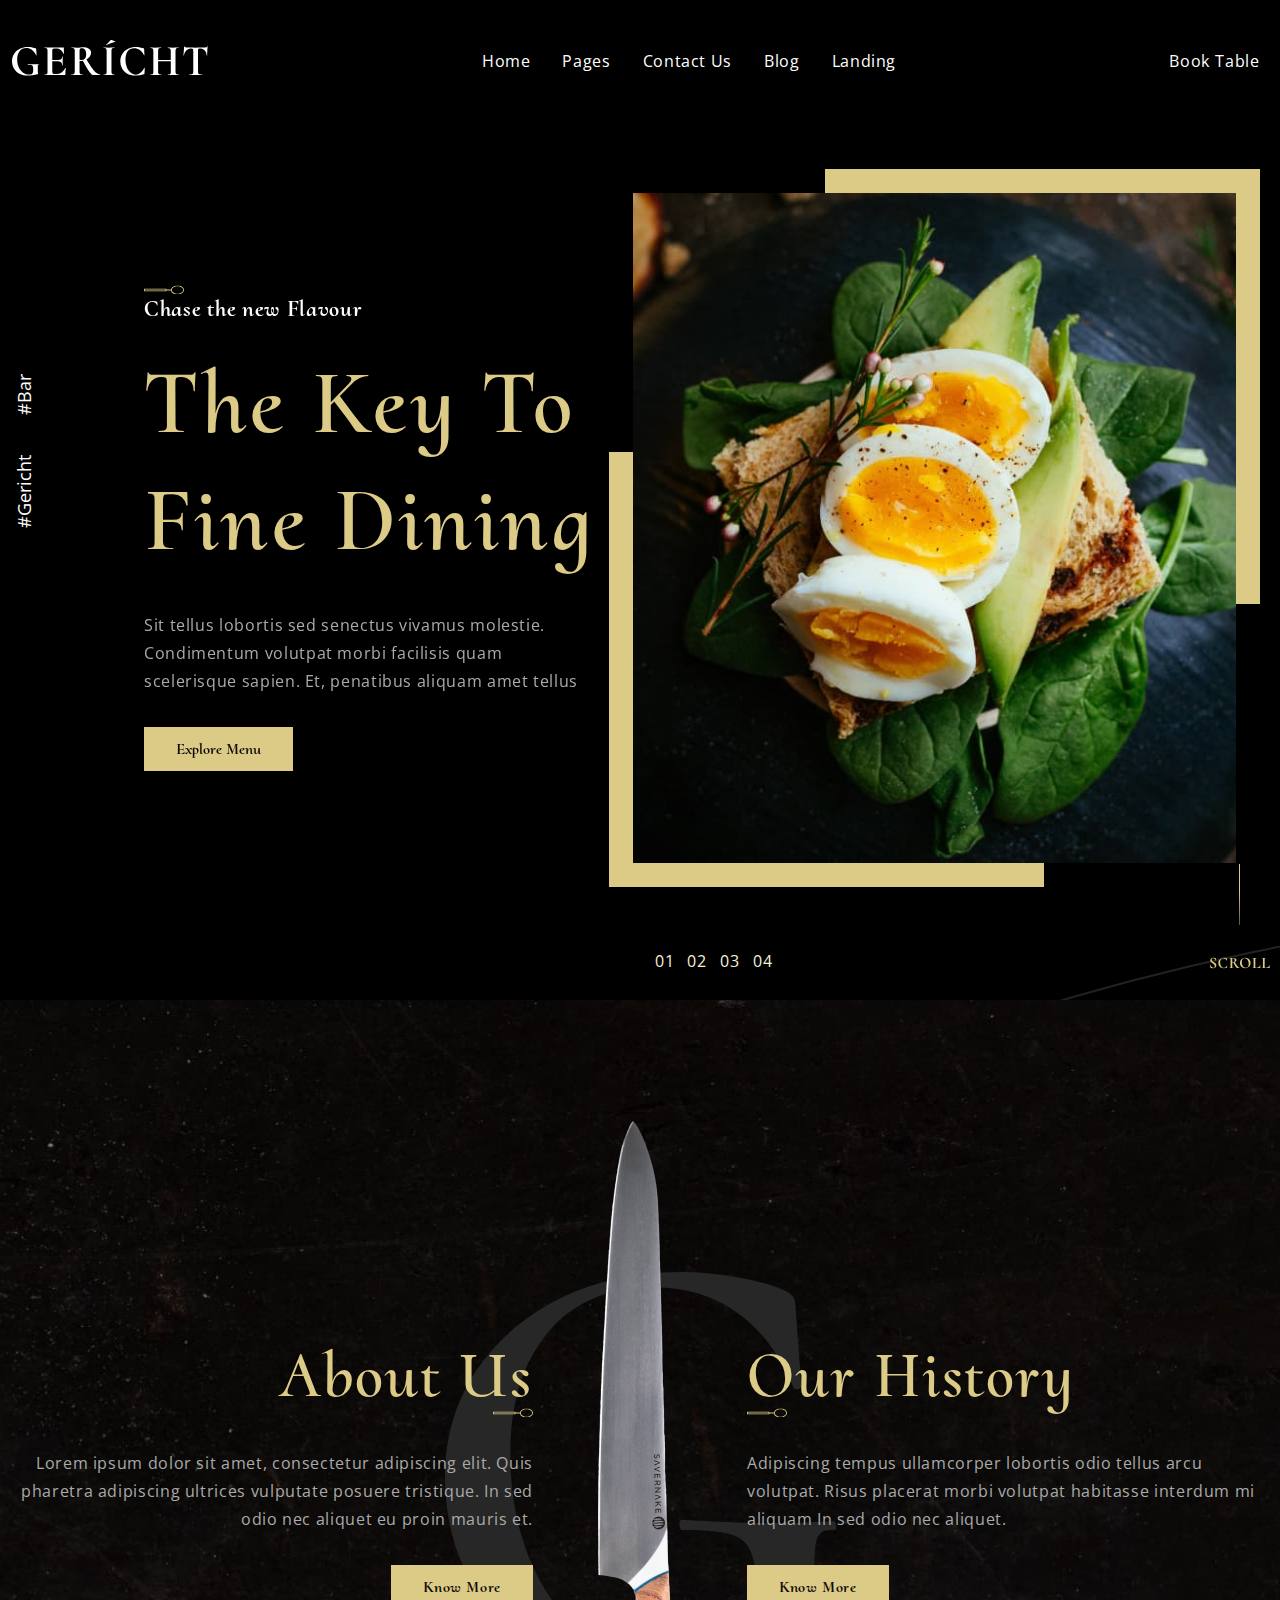
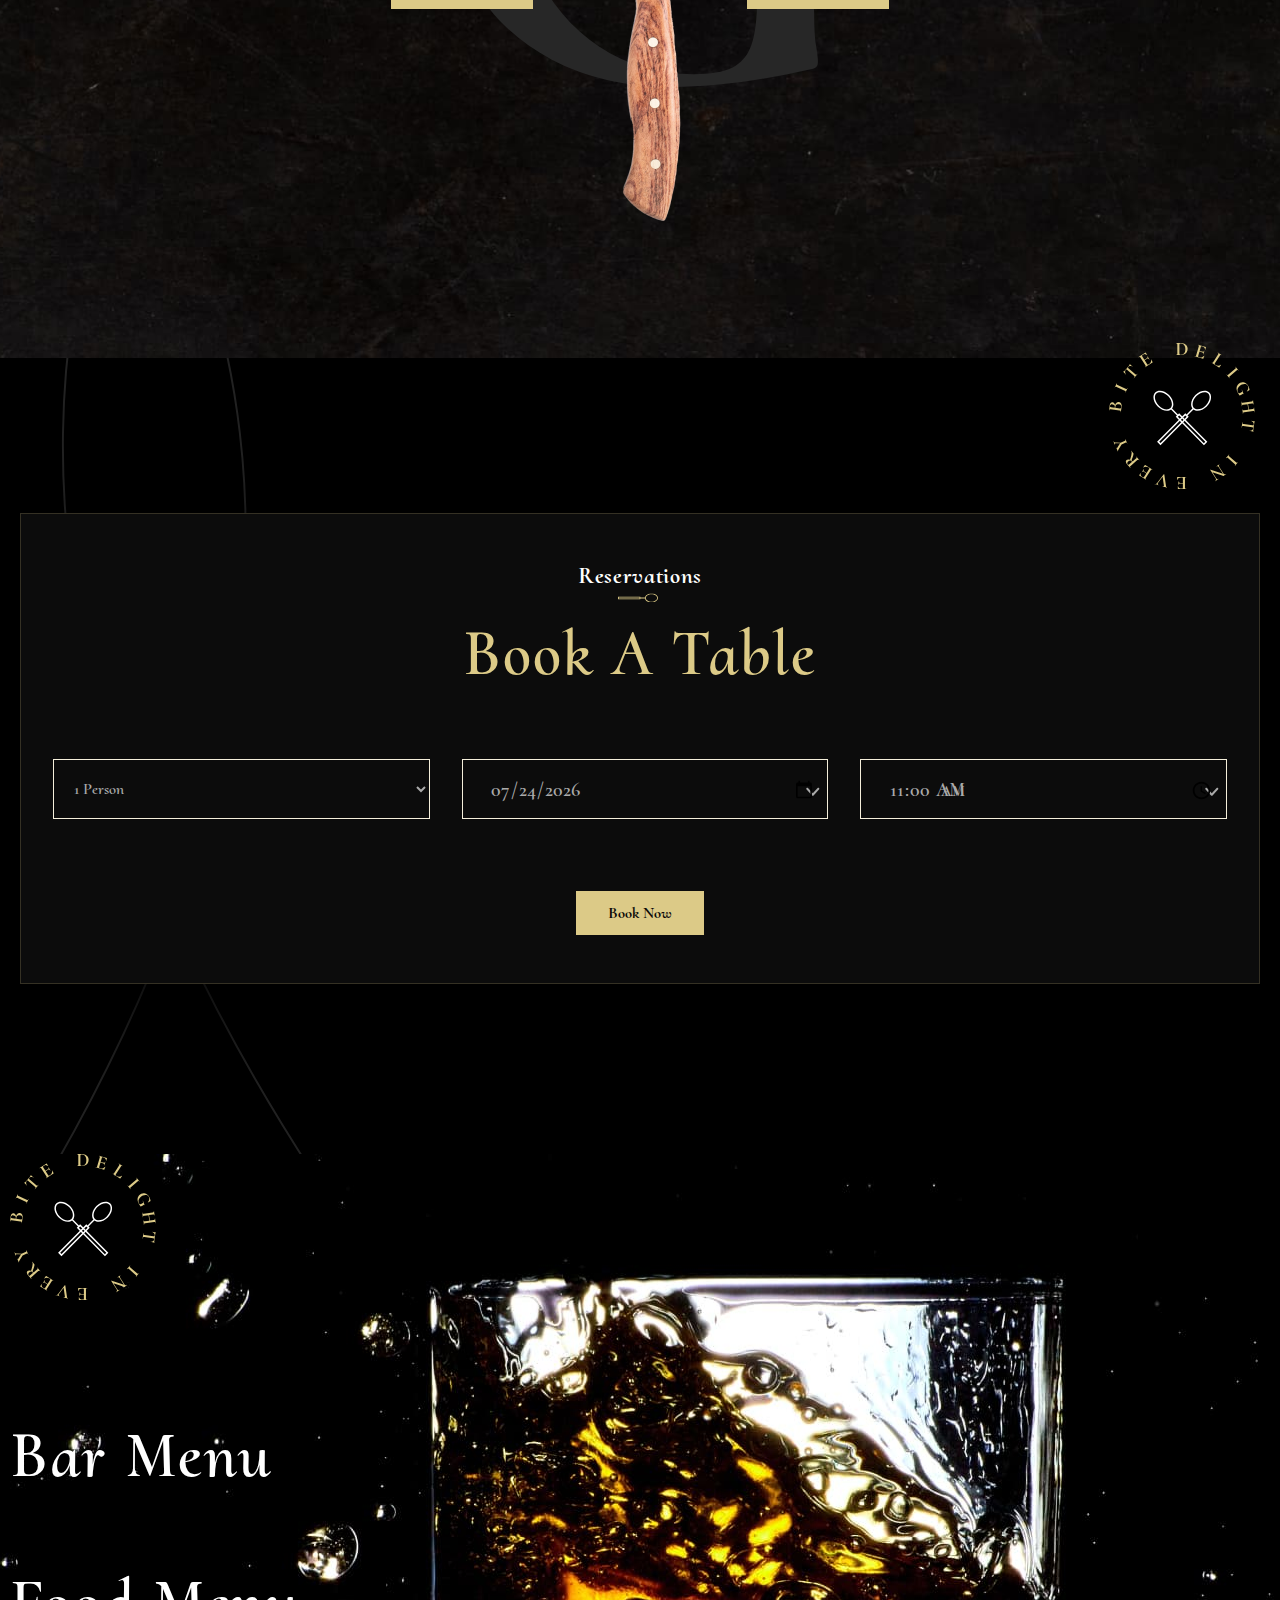
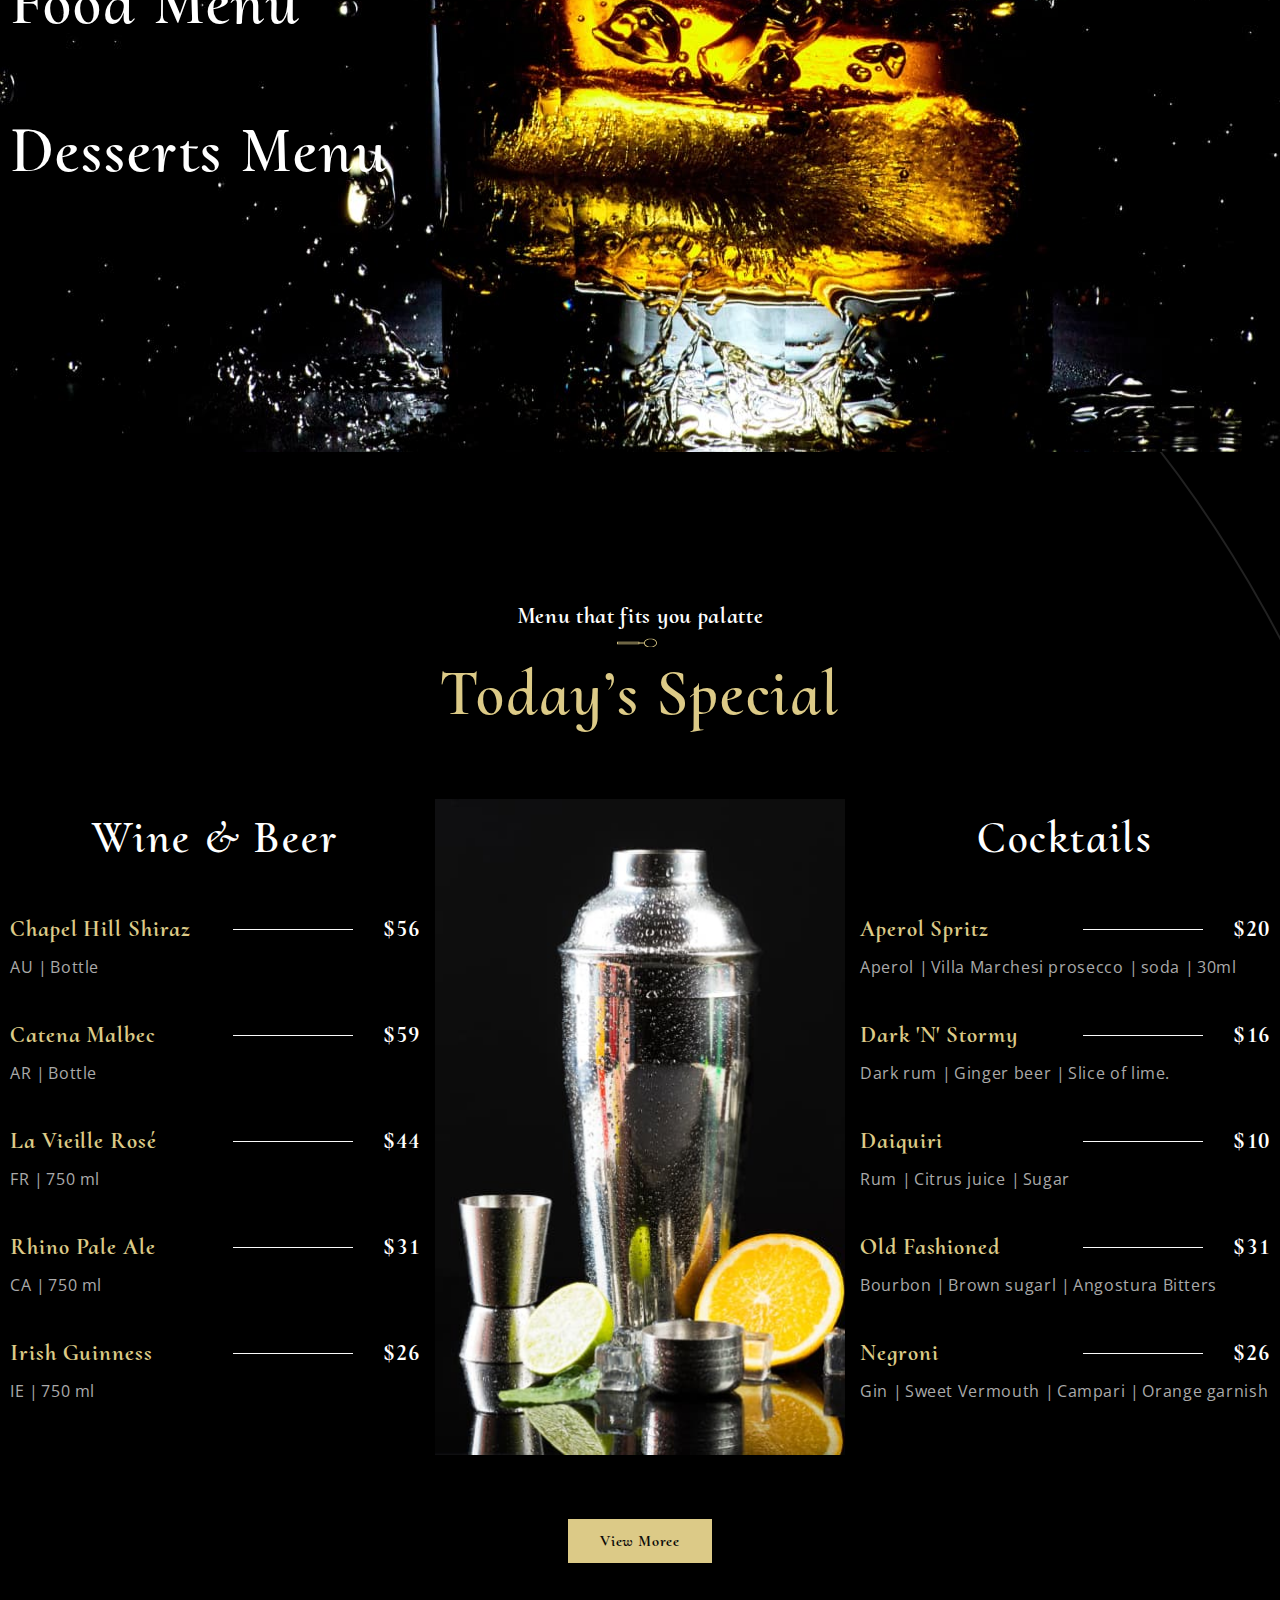
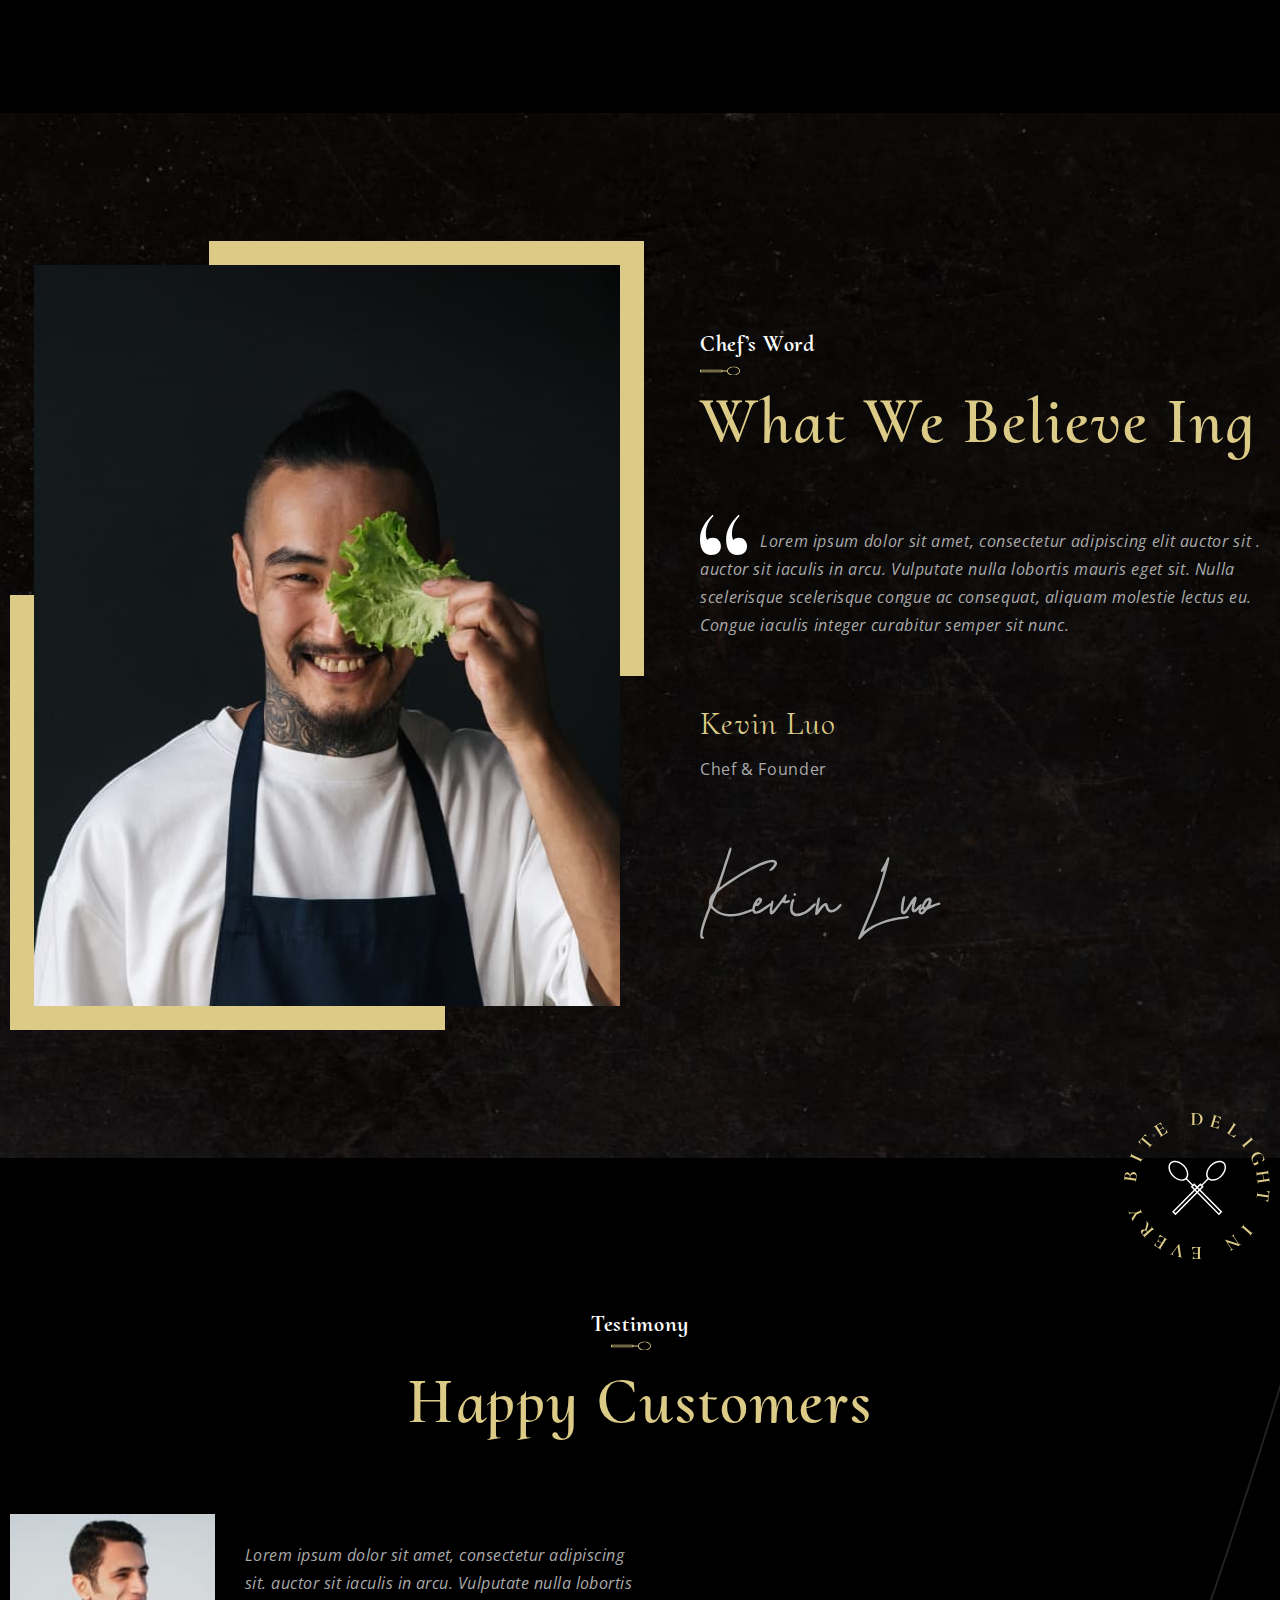
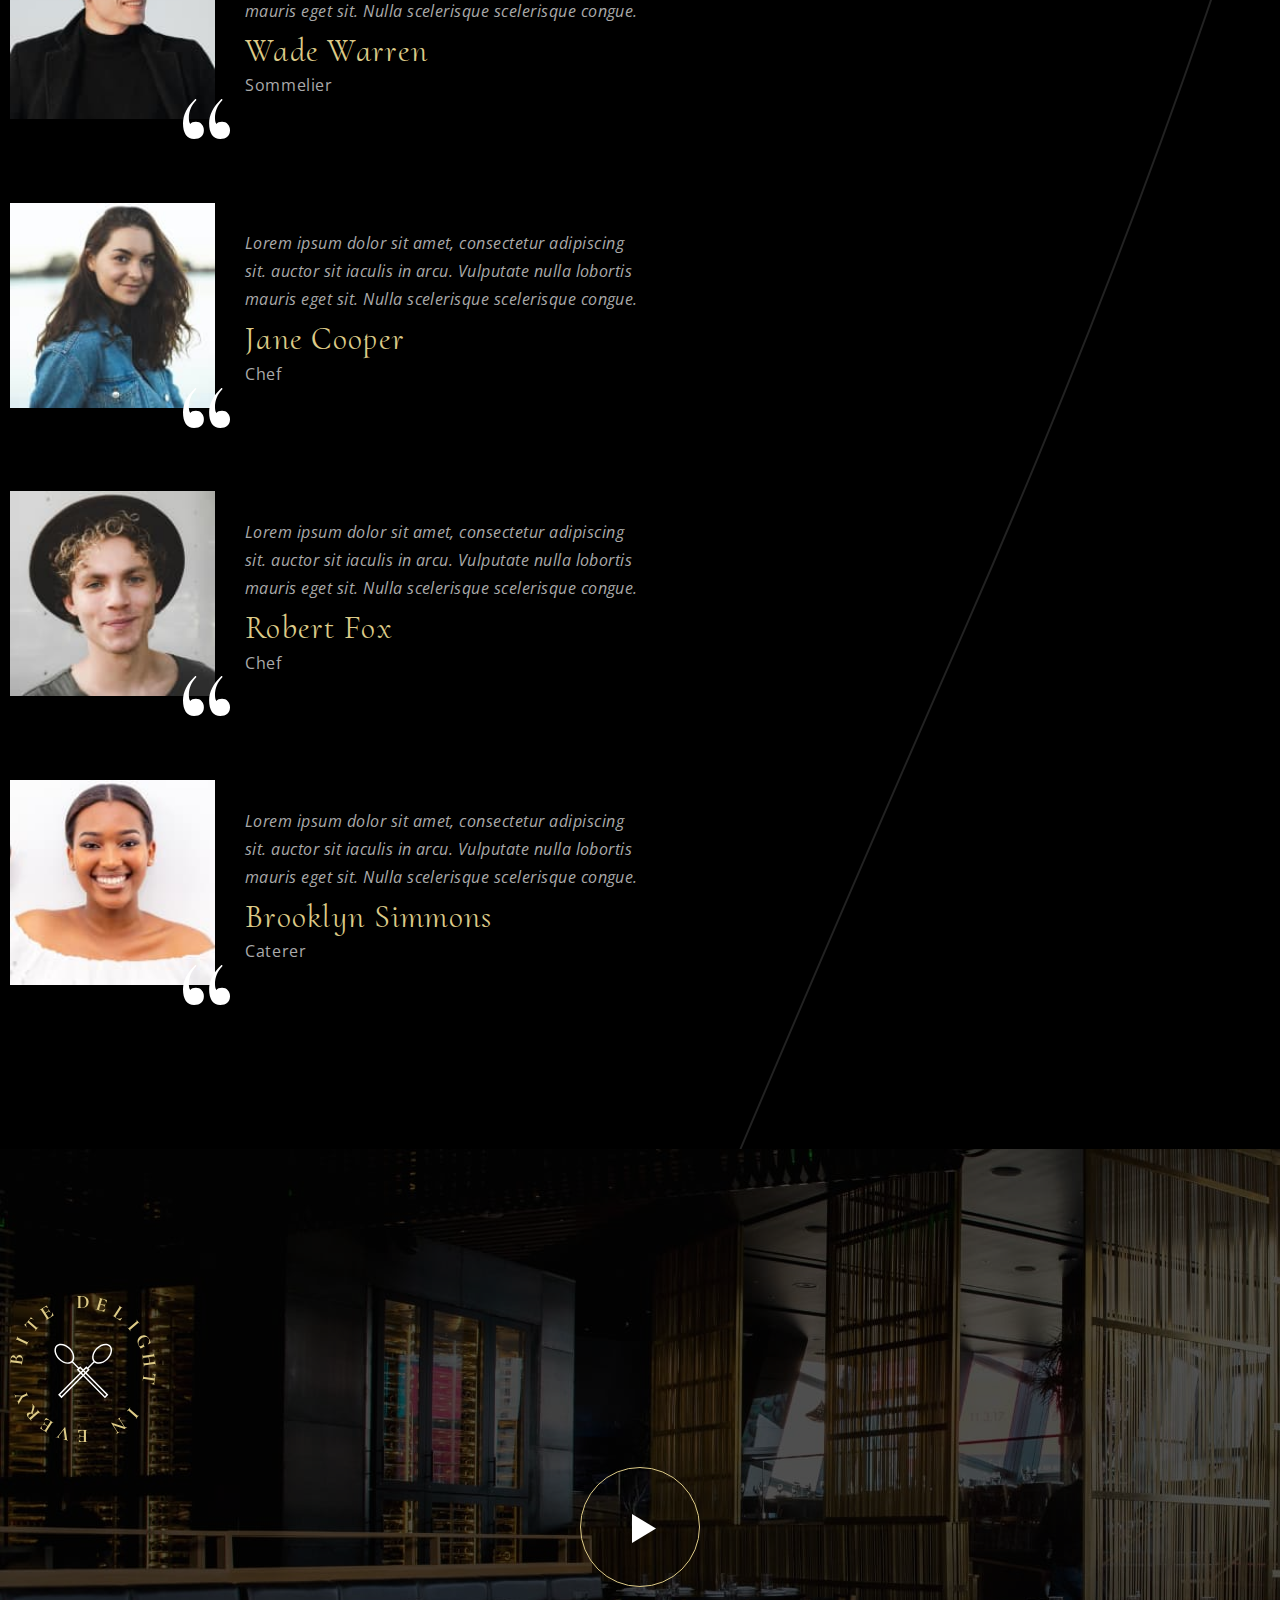
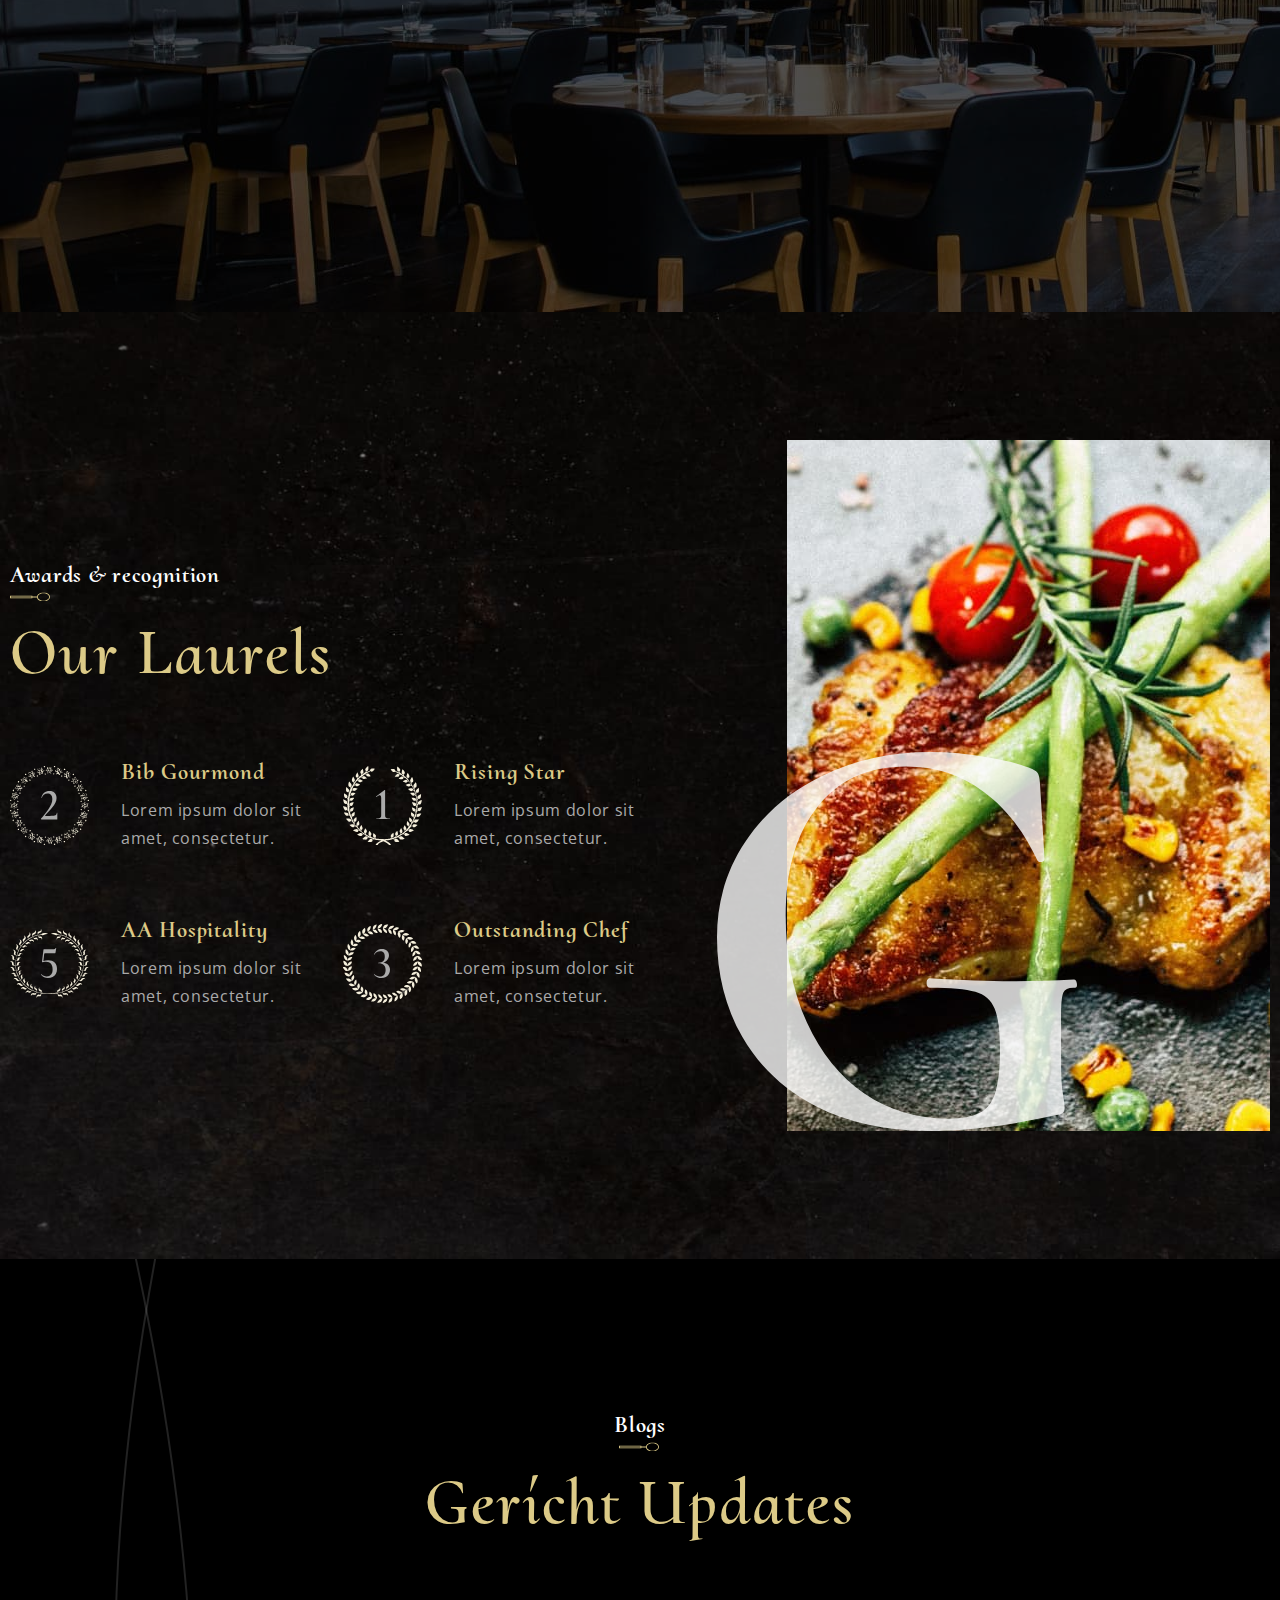
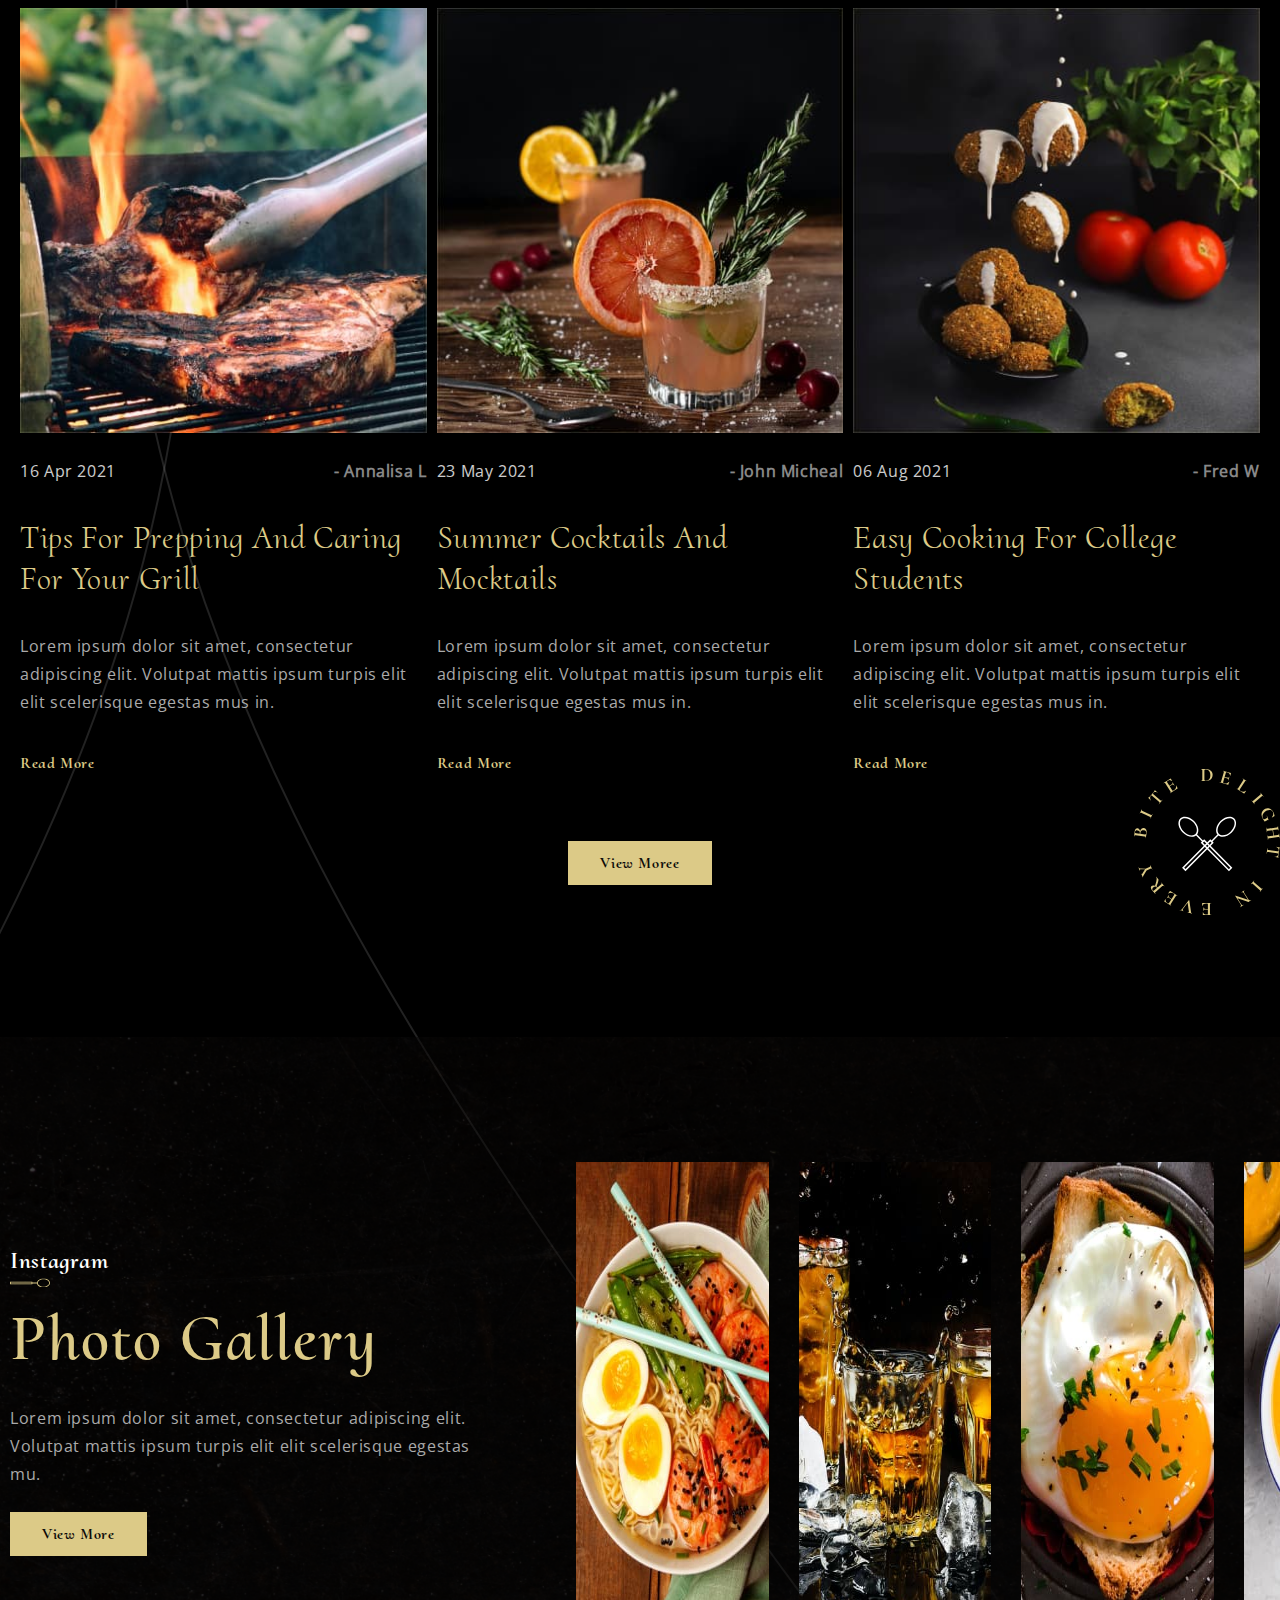
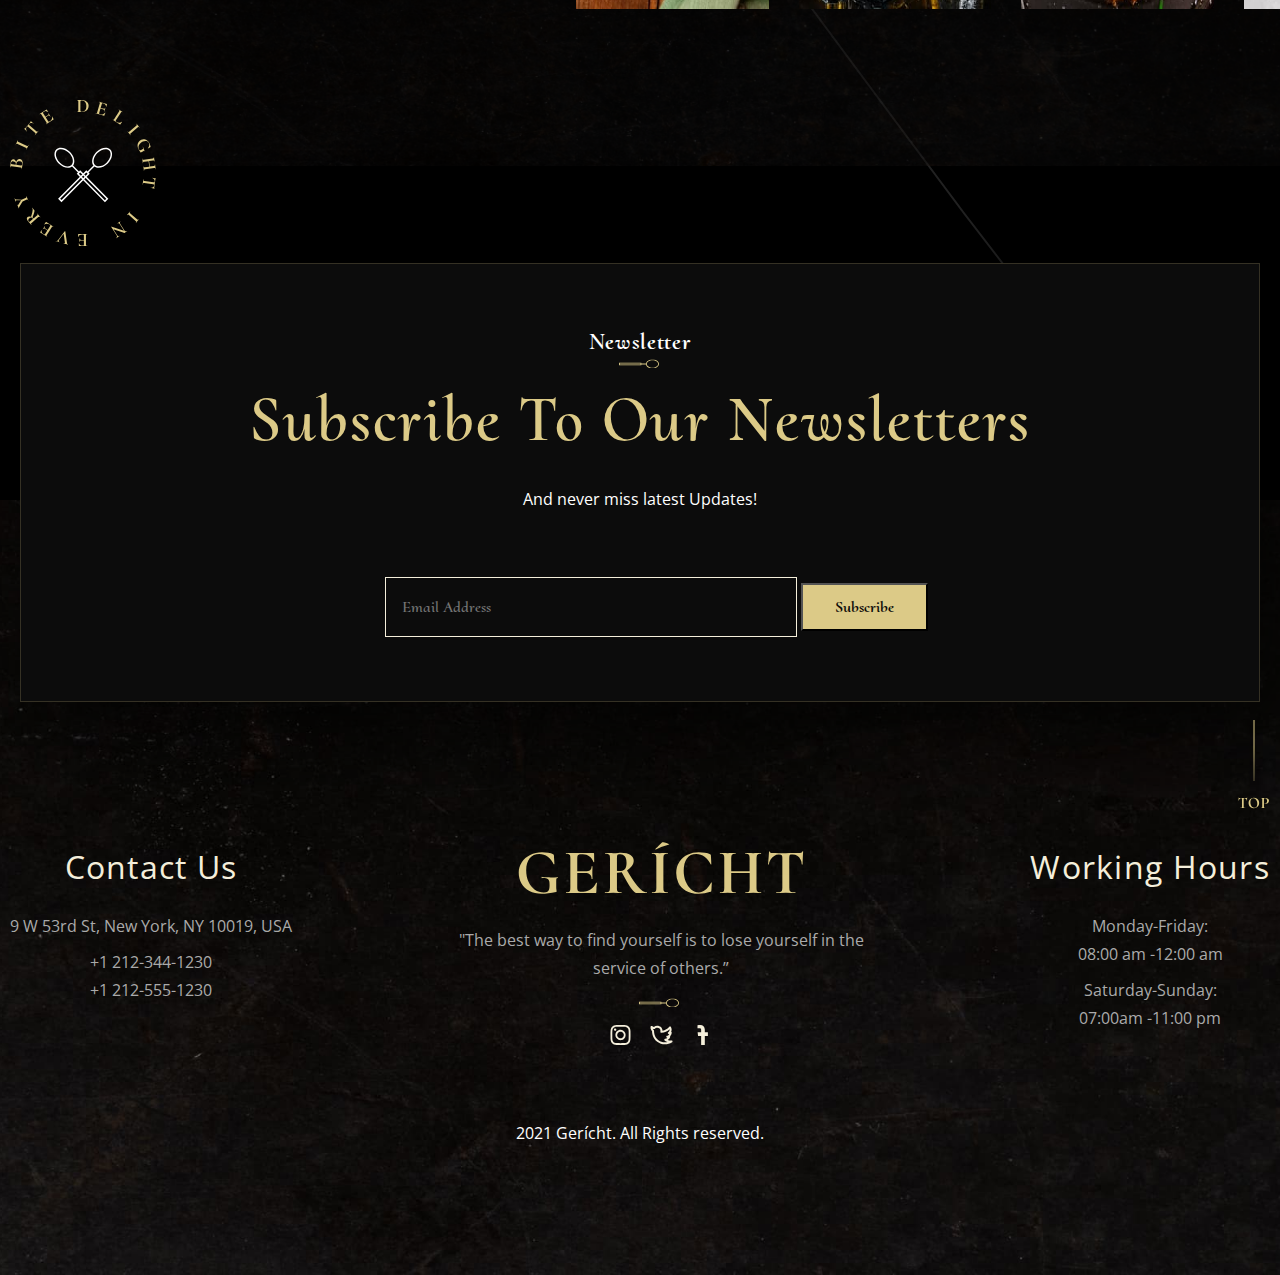
==== index.html @ bcb8c77e "Add files via upload" ====
<!DOCTYPE html>
<html lang="en">

<head>
    <meta charset="UTF-8">
    <meta http-equiv="X-UA-Compatible" content="IE=edge">
    <meta name="viewport" content="width=device-width, initial-scale=1.0">
    <title>Gericht</title>
    <link rel="stylesheet" href="css/style.min.css">
</head>

<body>
    <header class="header" id="header">
        <div class="container-big">
            <div class="header-inner">
                <div class="header-top">
                    <a class="header-top__logo" href="/">
                        <img class="header__top-logoimg" src="images/logo.svg" alt="Logo">
                    </a>
                    <nav class="nav">
                        <button class="menu__btn">
                            <svg width="27" height="21" viewBox="0 0 27 21" fill="none"
                                xmlns="http://www.w3.org/2000/svg">
                                <rect width="27" height="5" fill="white" />
                                <rect y="8" width="27" height="5" fill="white" />
                                <rect y="16" width="27" height="5" fill="white" />
                            </svg>
                        </button>
                        <ul class="nav__list">
                            <li class="nav__list-item">
                                <a class="nav__list-link link-hover" href="/">Home</a>
                            </li>
                            <li class="nav__list-item">
                                <a class="nav__list-link link-hover" href="#">Pages</a>
                            </li>
                            <li class="nav__list-item">
                                <a class="nav__list-link link-hover" href="#">Contact Us</a>
                            </li>
                            <li class="nav__list-item">
                                <a class="nav__list-link link-hover" href="#">Blog</a>
                            </li>
                            <li class="nav__list-item">
                                <a class="nav__list-link link-hover" href="#">Landing</a>
                            </li>
                        </ul>
                    </nav>
                    <a class="header-top__booktable link-hover" href="#">Book Table</a>
                </div>
                <div class="header-bottom">
                    <div class="left-menu">
                        <span>#Gericht</span>
                        <a class="left-menu__link" href="bar.html" target=" _blank">#Bar</a>
                    </div>
                    <div class="container">
                        <div class="header-bottom__slider slider">
                            <div class="slider__item">
                                <div class="slider__item-box">
                                    <div class="slider__content">
                                        <h4 class="slider__content-subtitle subtitle title-decor">Chase the new Flavour
                                        </h4>
                                        <h1 class="slider__content-title title">The key to Fine dining</h1>
                                        <p class="slider__content-text text">Sit tellus lobortis sed senectus vivamus
                                            molestie.
                                            Condimentum volutpat morbi facilisis quam scelerisque sapien. Et,
                                            penatibus aliquam amet tellus</p>
                                        <a class="slider__content-btn btn" href="#">Explore Menu</a>
                                    </div>
                                    <div class="slider__imgbox imgbox--decor">
                                        <img class="slider__img img--decor" src="images/slider/image1.jpg"
                                            alt="Slider images">
                                    </div>
                                </div>
                            </div>
                            <div class="slider__item">
                                <div class="slider__item-box">
                                    <div class="slider__content">
                                        <h4 class="slider__content-subtitle subtitle title-decor">Chase the new Flavour
                                        </h4>
                                        <h1 class="slider__content-title title">The key to Fine dining</h1>
                                        <p class="slider__content-text text">Sit tellus lobortis sed senectus vivamus
                                            molestie.
                                            Condimentum volutpat morbi facilisis quam scelerisque sapien. Et,
                                            penatibus aliquam amet tellus</p>
                                        <a class="slider__content-btn btn" href="#">Explore Menu</a>
                                    </div>
                                    <div class="slider__imgbox imgbox--decor">
                                        <img class="slider__img img--decor" src="images/slider/image1.jpg"
                                            alt="Slider images">
                                    </div>
                                </div>
                            </div>
                            <div class="slider__item">
                                <div class="slider__item-box">
                                    <div class="slider__content">
                                        <h4 class="slider__content-subtitle subtitle title-decor">Chase the new Flavour
                                        </h4>
                                        <h1 class="slider__content-title title">The key to Fine dining</h1>
                                        <p class="slider__content-text text">Sit tellus lobortis sed senectus vivamus
                                            molestie.
                                            Condimentum volutpat morbi facilisis quam scelerisque sapien. Et,
                                            penatibus aliquam amet tellus</p>
                                        <a class="slider__content-btn btn" href="#">Explore Menu</a>
                                    </div>
                                    <div class="slider__imgbox imgbox--decor">
                                        <img class="slider__img img--decor" src="images/slider/image1.jpg"
                                            alt="Slider images">
                                    </div>
                                </div>
                            </div>
                            <div class="slider__item">
                                <div class="slider__item-box">
                                    <div class="slider__content">
                                        <h4 class="slider__content-subtitle subtitle title-decor">Chase the new Flavour
                                        </h4>
                                        <h1 class="slider__content-title title">The key to Fine dining</h1>
                                        <p class="slider__content-text text">Sit tellus lobortis sed senectus vivamus
                                            molestie.
                                            Condimentum volutpat morbi facilisis quam scelerisque sapien. Et,
                                            penatibus aliquam amet tellus</p>
                                        <a class="slider__content-btn btn" href="#">Explore Menu</a>
                                    </div>
                                    <div class="slider__imgbox imgbox--decor">
                                        <img class="slider__img img--decor" src="images/slider/image1.jpg"
                                            alt="Slider images">
                                    </div>
                                </div>
                            </div>
                        </div>
                    </div>
                    <a class="scroll-btn" href="#about-us">
                        <img class="scroll-img" src="images/icons/scroll.svg" alt="Scroll image">
                    </a>
                </div>
            </div>
        </div>
    </header>
    <main class="main">
        <section class="about-us" id="about-us">
            <div class="container">
                <div class="about-us__inner">
                    <div class="about-us__item about-us__item--left">
                        <h2 class="about-us__title title title-decor">About Us</h2>
                        <p class="about-us__text text">
                            Lorem ipsum dolor sit amet, consectetur adipiscing elit. Quis pharetra adipiscing ultrices
                            vulputate posuere tristique.
                            In sed odio nec aliquet eu proin mauris et.
                        </p>
                        <a class="about-us__btn btn" href="#">Know More</a>
                    </div>
                    <div class="about-us__item about-us__item--center">
                        <img class="about-us__img" src="images/bg/knive.png" alt="Knive">
                    </div>
                    <div class="about-us__item about-us__item--righ">
                        <h2 class="about-us__title title title-decor">Our History</h2>
                        <p class="about-us__text text">
                            Adipiscing tempus ullamcorper lobortis odio tellus arcu volutpat. Risus placerat morbi
                            volutpat habitasse interdum mi
                            aliquam In sed odio nec aliquet.
                        </p>
                        <a class="about-us__btn btn" href="#">Know More</a>
                    </div>
                </div>
            </div>
        </section>
        <section class="reservations">
            <div class="container-big">
                <div class="reservations__inner">
                    <img class="page-logo" src="images/page-logo.svg" alt="Page logo">
                    <div class="container">
                        <form class="form" action="#" name="fotm-reservations">
                            <h3 class="fotm-reservations__subtitle subtitle title-decor">Reservations</h3>
                            <h2 class="fotm-reservations__title title">Book A Table</h2>
                            <div class="fotm-reservations__box">
                                <select class="form-reservations__select">
                                    <option>1 Person</option>
                                    <option>2 Person</option>
                                    <option>3 Person</option>
                                    <option>4 Person</option>
                                </select>
                                <label class="form-reservations__label form-reservations__label-date" for="davaToday">
                                    <p class="input-btn"></p>
                                    <input class="form-reservations__date" type="date" name="Date" id="davaToday"
                                        required pattern="[0-9]{1,2}/[0-9]{1,2}/[0-9]{4}">

                                </label>
                                <label class="form-reservations__label date-input" for="time">
                                    <p class="input-btn"></p>
                                    <input class="form-reservations__time" name="time" type="time" value="11:00">
                                    <p class="pmam">AM</p>
                                </label>

                            </div>
                            <button class="form-reservations__btm btn">Book Now</button>
                        </form>
                    </div>
                </div>
            </div>
        </section>
        <section class="menu-book">
            <div class="menu-book__inner">
                <div class="container-big">
                    <img class="page-logo" src="images/page-logo.svg" alt="Page logo">
                    <ul class="menu-book__list">
                        <li class="menu-book__list-item">
                            <a class="menu-book__list-link" href="#">Bar Menu</a>
                        </li>
                        <li class="menu-book__list-item">
                            <a class="menu-book__list-link" href="#">Food Menu</a>
                        </li>
                        <li class="menu-book__list-item">
                            <a class="menu-book__list-link" href="#">Desserts Menu</a>
                        </li>
                    </ul>
                </div>
            </div>
        </section>
        <section class="bar-menu">
            <div class="container">
                <h4 class="bar-menu__subtitle subtitle title-decor">Menu that fits you palatte</h4>
                <h2 class="bar-menu__title title">Today’s Special</h2>
                <div class="bar-menu__inner">
                    <div class="bar-menu__item">
                        <h2 class="bar-menu__item-title">Wine & Beer</h2>
                        <ul class="bar-menu__list">
                            <li class="bar-menu__list-item">
                                <div class="bar-menu__list-box">
                                    <h5 class="bar-menu__list-name">Chapel Hill Shiraz</h5>
                                    <span class="bar-menu__list-price">$56</span>
                                </div>
                                <ul class="bar-menu__components">
                                    <li class="bar-menu__components-item">AU</li>
                                    <li class="bar-menu__components-item">Bottle</li>
                                </ul>
                            </li>
                            <li class="bar-menu__list-item">
                                <div class="bar-menu__list-box">
                                    <h5 class="bar-menu__list-name">Catena Malbec</h5>
                                    <span class="bar-menu__list-price">$59</span>
                                </div>
                                <ul class="bar-menu__components">
                                    <li class="bar-menu__components-item">AR</li>
                                    <li class="bar-menu__components-item">Bottle</li>
                                </ul>
                            </li>
                            <li class="bar-menu__list-item">
                                <div class="bar-menu__list-box">
                                    <h5 class="bar-menu__list-name">La Vieille Rosé</h5>
                                    <span class="bar-menu__list-price">$44</span>
                                </div>
                                <ul class="bar-menu__components">
                                    <li class="bar-menu__components-item">FR</li>
                                    <li class="bar-menu__components-item">750 ml</li>
                                </ul>
                            </li>
                            <li class="bar-menu__list-item">
                                <div class="bar-menu__list-box">
                                    <h5 class="bar-menu__list-name">Rhino Pale Ale</h5>
                                    <span class="bar-menu__list-price">$31</span>
                                </div>
                                <ul class="bar-menu__components">
                                    <li class="bar-menu__components-item">CA</li>
                                    <li class="bar-menu__components-item">750 ml</li>
                                </ul>
                            </li>
                            <li class="bar-menu__list-item">
                                <div class="bar-menu__list-box">
                                    <h5 class="bar-menu__list-name">Irish Guinness
                                    </h5>
                                    <span class="bar-menu__list-price">$26</span>
                                </div>
                                <ul class="bar-menu__components">
                                    <li class="bar-menu__components-item">IE</li>
                                    <li class="bar-menu__components-item">750 ml</li>
                                </ul>
                            </li>
                        </ul>
                    </div>
                    <div class="bar-menu__item bar-menu__item--center">
                        <img class="bar-menu__img" src="images/koktail.jpg" alt="Koktail">
                    </div>
                    <div class="bar-menu__item">
                        <h2 class="bar-menu__item-title">Cocktails</h2>
                        <ul class="bar-menu__list">
                            <li class="bar-menu__list-item">
                                <div class="bar-menu__list-box">
                                    <h5 class="bar-menu__list-name">Aperol Spritz</h5>
                                    <span class="bar-menu__list-price">$20</span>
                                </div>
                                <ul class="bar-menu__components">
                                    <li class="bar-menu__components-item">Aperol</li>
                                    <li class="bar-menu__components-item">Villa Marchesi prosecco</li>
                                    <li class="bar-menu__components-item">soda</li>
                                    <li class="bar-menu__components-item">30ml</li>
                                </ul>
                            </li>
                            <li class="bar-menu__list-item">
                                <div class="bar-menu__list-box">
                                    <h5 class="bar-menu__list-name">Dark 'N' Stormy</h5>
                                    <span class="bar-menu__list-price">$16</span>
                                </div>
                                <ul class="bar-menu__components">
                                    <li class="bar-menu__components-item">Dark rum</li>
                                    <li class="bar-menu__components-item">Ginger beer</li>
                                    <li class="bar-menu__components-item">Slice of lime.</li>
                                </ul>
                            </li>
                            <li class="bar-menu__list-item">
                                <div class="bar-menu__list-box">
                                    <h5 class="bar-menu__list-name">Daiquiri</h5>
                                    <span class="bar-menu__list-price">$10</span>
                                </div>
                                <ul class="bar-menu__components">
                                    <li class="bar-menu__components-item">Rum</li>
                                    <li class="bar-menu__components-item">Citrus juice</li>
                                    <li class="bar-menu__components-item">Sugar</li>
                                </ul>
                            </li>
                            <li class="bar-menu__list-item">
                                <div class="bar-menu__list-box">
                                    <h5 class="bar-menu__list-name">Old Fashioned</h5>
                                    <span class="bar-menu__list-price">$31</span>
                                </div>
                                <ul class="bar-menu__components">
                                    <li class="bar-menu__components-item">Bourbon</li>
                                    <li class="bar-menu__components-item">Brown sugarl</li>
                                    <li class="bar-menu__components-item">Angostura Bitters</li>
                                </ul>
                            </li>
                            <li class="bar-menu__list-item">
                                <div class="bar-menu__list-box">
                                    <h5 class="bar-menu__list-name">Negroni </h5>
                                    <span class="bar-menu__list-price">$26</span>
                                </div>
                                <ul class="bar-menu__components">
                                    <li class="bar-menu__components-item">Gin</li>
                                    <li class="bar-menu__components-item">Sweet Vermouth</li>
                                    <li class="bar-menu__components-item">Campari</li>
                                    <li class="bar-menu__components-item">Orange garnish</li>
                                </ul>
                            </li>
                        </ul>
                    </div>
                </div>
                <a class="bar-menu__btn btn" href="#">View Moree</a>
            </div>
        </section>
        <section class="chief-cook">
            <div class="container">
                <div class="chief-cook__inner">
                    <div class="chief-cook__imgbox imgbox--decor">
                        <img class="chief-cook__img img--decor" src="images/person/chief-cook.jpg" alt="Chief cook">
                    </div>
                    <div class="chief-cook__content">
                        <h4 class="chief-cook__subtitle subtitle title-decor">Chef’s Word
                        </h4>
                        <h1 class="chief-cook__title title"> What we believe ing</h1>
                        <blockquote class="chief-cook__blockquote person__decor blockquote">
                            <span></span>Lorem ipsum dolor sit amet, consectetur adipiscing
                            elit auctor sit . auctor sit iaculis in arcu. Vulputate nulla lobortis mauris eget sit.
                            Nulla scelerisque scelerisque congue ac consequat, aliquam molestie lectus eu. Congue
                            iaculis integer curabitur semper sit nunc.
                        </blockquote>
                        <h5 class="chief-cook__name person__name">Kevin Luo</h5>
                        <p class="chief-cook__position person__position text">Chef & Founder</p>
                        <img class="chief-cook__signature" src="images/signature.svg" alt="Kevin Luo">
                    </div>
                </div>
            </div>
        </section>
        <section class="reviews">
            <div class="container">
                <div class="reviews__inner">
                    <img class="page-logo" src="images/page-logo.svg" alt="Page logo">
                    <h5 class="reviews__subtitle subtitle title-decor">Testimony</h5>
                    <h2 class="reviews__title title">Happy customers</h2>
                    <div class="reviews__content">
                        <div class="reviews__content-item">
                            <div class="reviews__imgbox person__decor">
                                <img class="reviews__img" src="images/person/person1.jpg" alt="Wade Warren">
                            </div>
                            <div class="reviews__description">
                                <blockquote class="reviews__blockquote blockquote">
                                    Lorem ipsum dolor sit amet, consectetur adipiscing sit. auctor sit iaculis in arcu.
                                    Vulputate nulla lobortis mauris eget
                                    sit. Nulla scelerisque scelerisque congue.
                                </blockquote>
                                <h5 class="reviews__name person__name">Wade Warren</h5>
                                <p class="reviews__position person__position text">Sommelier</p>
                            </div>
                        </div>
                        <div class="reviews__content-item">
                            <div class="reviews__imgbox person__decor">
                                <img class="reviews__img" src="images/person/person2.jpg" alt="Jane Cooper">
                            </div>
                            <div class="reviews__description">
                                <blockquote class="reviews__blockquote blockquote">
                                    Lorem ipsum dolor sit amet, consectetur adipiscing sit. auctor sit iaculis in arcu.
                                    Vulputate nulla lobortis mauris eget
                                    sit. Nulla scelerisque scelerisque congue.
                                </blockquote>
                                <h5 class="reviews__name person__name">Jane Cooper</h5>
                                <p class="reviews__position person__position text">Chef</p>
                            </div>
                        </div>
                        <div class="reviews__content-item">
                            <div class="reviews__imgbox person__decor">
                                <img class="reviews__img" src="images/person/person3.jpg" alt="Robert Fox">
                            </div>
                            <div class="reviews__description">
                                <blockquote class="reviews__blockquote blockquote">
                                    Lorem ipsum dolor sit amet, consectetur adipiscing sit. auctor sit iaculis in arcu.
                                    Vulputate nulla lobortis mauris eget
                                    sit. Nulla scelerisque scelerisque congue.
                                </blockquote>
                                <h5 class="reviews__name person__name">Robert Fox</h5>
                                <p class="reviews__position person__position text">Chef</p>
                            </div>
                        </div>
                        <div class="reviews__content-item">
                            <div class="reviews__imgbox person__decor">
                                <img class="reviews__img" src="images/person/person4.jpg" alt="Brooklyn Simmons">
                            </div>
                            <div class="reviews__description">
                                <blockquote class="reviews__blockquote blockquote">
                                    Lorem ipsum dolor sit amet, consectetur adipiscing sit. auctor sit iaculis in arcu.
                                    Vulputate nulla lobortis mauris eget
                                    sit. Nulla scelerisque scelerisque congue.
                                </blockquote>
                                <h5 class="reviews__name person__name">Brooklyn Simmons</h5>
                                <p class="reviews__position person__position text">Caterer</p>
                            </div>
                        </div>
                    </div>
                </div>
            </div>
        </section>
        <div class="video">
            <div class="container-big">
                <div class="video__inner">
                    <img class="page-logo" src="images/page-logo.svg" alt="Page logo">
                    <a class="video__link" data-fancybox href="https://www.youtube.com/watch?v=Gt8u2MrhDAs">
                        <svg width="120" height="120" viewBox="0 0 120 120" fill="none"
                            xmlns="http://www.w3.org/2000/svg">
                            <circle cx="60" cy="60" r="59.5" stroke="#DCCA87" />
                            <path d="M76 61.5L52 76V47L76 61.5Z" fill="white" />
                        </svg>
                    </a>
                </div>
            </div>
        </div>
        <section class="awards">
            <div class="container">
                <div class="awards__inner">
                    <div class="awards__content">
                        <h5 class="awards__subtitle subtitle title-decor">Awards & recognition</h5>
                        <h2 class="awards__title title">Our Laurels</h2>
                        <div class="awards__laurels">
                            <div class="awards__laurels-item">
                                <div class="awards__laurels-imgbox">
                                    <img class="awards__laurels-img" src="../images/icons/laurel1.svg" alt="Laurel">
                                </div>
                                <div class="awards__laurels-descriptions">
                                    <h5 class="awards__laurels-title">Bib Gourmond</h5>
                                    <p class="awards__laurels-text text">
                                        Lorem ipsum dolor sit amet, consectetur.
                                    </p>
                                </div>
                            </div>
                            <div class="awards__laurels-item">
                                <div class="awards__laurels-imgbox">
                                    <img class="awards__laurels-img" src="../images/icons/laurel2.svg" alt="Laurel">
                                </div>
                                <div class="awards__laurels-descriptions">
                                    <h5 class="awards__laurels-title">Rising Star</h5>
                                    <p class="awards__laurels-text text">
                                        Lorem ipsum dolor sit amet, consectetur.
                                    </p>
                                </div>
                            </div>
                            <div class="awards__laurels-item">
                                <div class="awards__laurels-imgbox">
                                    <img class="awards__laurels-img" src="../images/icons/laurel3.svg" alt="Laurel">
                                </div>
                                <div class="awards__laurels-descriptions">
                                    <h5 class="awards__laurels-title">AA Hospitality</h5>
                                    <p class="awards__laurels-text text">
                                        Lorem ipsum dolor sit amet, consectetur.
                                    </p>
                                </div>
                            </div>
                            <div class="awards__laurels-item">
                                <div class="awards__laurels-imgbox">
                                    <img class="awards__laurels-img" src="../images/icons/laurel4.svg" alt="Laurel">
                                </div>
                                <div class="awards__laurels-descriptions">
                                    <h5 class="awards__laurels-title">Outstanding Chef</h5>
                                    <p class="awards__laurels-text text">
                                        Lorem ipsum dolor sit amet, consectetur.
                                    </p>
                                </div>
                            </div>
                        </div>
                    </div>
                    <div class="awards__imgbox">
                        <img class="awards__img" src="images/award-img.jpg" alt="Awards images">
                    </div>
                </div>
            </div>
        </section>
        <section class="blogs">
            <div class="container-big blogs__container">
                <div class="container">
                    <h5 class="blogs__subtitle subtitle title-decor">Blogs</h5>
                    <h2 class="blogs__title title">Gerícht updates</h2>
                    <div class="blogs__inner">
                        <div class="blogs__item">
                            <div class="blogs__imgbox">
                                <img class="blogs__img" src="images/blogs/blog1.jpg" alt="Blog images">
                            </div>
                            <div class="blogs__descriptions">
                                <p class="blogs__descriptions-date">16 Apr 2021</p>
                                <h6 class="blogs__descriptions-name text">Annalisa L</h6>
                            </div>
                            <div class="blogs__content">
                                <a class="blogs__content-title" target="_blank" href="#">tips for prepping and caring
                                    for your grill</a>
                                <p class="blogs__content-text text">
                                    Lorem ipsum dolor sit amet, consectetur adipiscing elit. Volutpat mattis ipsum
                                    turpis
                                    elit elit scelerisque egestas mus in.
                                </p>
                                <a class="blogs__content-link" target="_blank" href="#">Read More</a>
                            </div>
                        </div>
                        <div class="blogs__item">
                            <div class="blogs__imgbox">
                                <img class="blogs__img" src="images/blogs/blog2.jpg" alt="Blog images">
                            </div>
                            <div class="blogs__descriptions">
                                <p class="blogs__descriptions-date">23 May 2021</p>
                                <h6 class="blogs__descriptions-name text">John Micheal</h6>
                            </div>
                            <div class="blogs__content">
                                <a class="blogs__content-title" target="_blank" href="#">summer cocktails and
                                    mocktails</a>
                                <p class="blogs__content-text text">
                                    Lorem ipsum dolor sit amet, consectetur adipiscing elit. Volutpat mattis ipsum
                                    turpis
                                    elit elit scelerisque egestas mus in.
                                </p>
                                <a class="blogs__content-link" target="_blank" href="#">Read More</a>
                            </div>
                        </div>
                        <div class="blogs__item">
                            <div class="blogs__imgbox">
                                <img class="blogs__img" src="images/blogs/blog3.jpg" alt="Blog images">
                            </div>
                            <div class="blogs__descriptions">
                                <p class="blogs__descriptions-date">06 Aug 2021</p>
                                <h6 class="blogs__descriptions-name text">Fred W</h6>
                            </div>
                            <div class="blogs__content">
                                <a class="blogs__content-title" target="_blank" href="#">easy cooking for college
                                    students</a>
                                <p class="blogs__content-text text">
                                    Lorem ipsum dolor sit amet, consectetur adipiscing elit. Volutpat mattis ipsum
                                    turpis
                                    elit elit scelerisque egestas mus in.
                                </p>
                                <a class="blogs__content-link" target="_blank" href="#">Read More</a>
                            </div>
                        </div>
                    </div>
                    <a class="blogs__btn btn" href="#">View Moree</a>
                </div>
                <img class="page-logo" src="images/page-logo.svg" alt="Page logo">
            </div>
        </section>
        <section class="galery">
            <div class="galery__inner">
                <div class="container">
                    <div class="galery__content">
                        <h5 class="galerys__subtitle subtitle title-decor">Instagram</h5>
                        <h2 class="galerys__title title">Photo Gallery</h2>
                        <p class="galery__text text">
                            Lorem ipsum dolor sit amet, consectetur adipiscing elit. Volutpat mattis ipsum turpis elit
                            elit scelerisque egestas mu.
                        </p>
                        <a class="galery__btn btn" href="#">View More</a>
                    </div>
                </div>
                <div class="galery__container">
                    <div class="galery__imgbox">
                        <a class="galery__img-link" href="#">
                            <img class="galery__img" src="images/galery/image-1.jpg" alt="Galery images">
                            <img class="galery__img-instagram" src="images/icons/instagram.svg" alt="Instagram">
                        </a>
                    </div>
                    <div class="galery__imgbox">
                        <a class="galery__img-link" href="#">
                            <img class="galery__img" src="images/galery/image-2.jpg" alt="Galery images">
                            <img class="galery__img-instagram" src="images/icons/instagram.svg" alt="Instagram">
                        </a>
                    </div>
                    <div class="galery__imgbox">
                        <a class="galery__img-link" href="#">
                            <img class="galery__img" src="images/galery/image-3.jpg" alt="Galery images">
                            <img class="galery__img-instagram" src="images/icons/instagram.svg" alt="Instagram">
                        </a>
                    </div>
                    <div class="galery__imgbox">
                        <a class="galery__img-link" href="#">
                            <img class="galery__img" src="images/galery/image-4.jpg" alt="Galery images">
                            <img class="galery__img-instagram" src="images/icons/instagram.svg" alt="Instagram">
                        </a>
                    </div>
                </div>
            </div>
        </section>
    </main>
    <footer class="footer">
        <div class="footer-bottom">
            <div class="container-big footer-top">
                <div class="footer-top__inner">
                    <img class="page-logo" src="images/page-logo.svg" alt="Page logo">
                    <div class="container">
                        <form class="footer-form" action="#">
                            <h5 class="footer-form__subtitle subtitle title-decor">Newsletter</h5>
                            <h2 class="footer-form__title title">Subscribe to Our Newsletters</h2>
                            <p class="footer-form__text">
                                And never miss latest Updates!
                            </p>
                            <div class="footer-form__box">
                                <input class="footer-form__input form-reservations__label" type="text"
                                    placeholder="Email Address">
                                <button class="footer-form__btn btn">Subscribe</button>
                            </div>
                        </form>
                    </div>
                    <a class="scroll-btn scroll-btn--header" href="#header">
                        <img class="scroll-img" src="images/icons/footer-scroll.svg" alt="Scroll image">
                    </a>
                </div>
            </div>
            <div class="container">
                <div class="footer-bottom__inner">
                    <div class="footer-bottom__item">
                        <h4 class="footer-bottom__item-title">Contact Us</h4>
                        <address class="footer-bottom__item-address">9 W 53rd St, New York, NY 10019, USA</address>
                        <a class="footer-bottom__item-phone" href="tel:12123441230">+1 212-344-1230</a>
                        <a class="footer-bottom__item-phone" href="tel:12125551230">+1 212-555-1230</a>
                    </div>
                    <div class="footer-bottom__item footer-bottom__item--center">
                        <a class="footer-bottom__logo" href="/">
                            <img class="footer-bottom__logoimg" src="images/logo-footer.svg" alt="Logo">
                        </a>
                        <p class="footer-bottom__item-text title-decor">
                            "The best way to find yourself is to lose yourself in the service of others.”
                        </p>
                        <ul class="footer-bottom__social">
                            <li class="footer-bottom__social-item">
                                <a class="footer-bottom__link" href="#">
                                    <svg width="25" height="24" viewBox="0 0 25 24" fill="none"
                                        xmlns="http://www.w3.org/2000/svg">
                                        <path
                                            d="M7.16 5.46C7.39734 5.46 7.62935 5.53038 7.82668 5.66224C8.02402 5.79409 8.17783 5.98151 8.26866 6.20078C8.35948 6.42005 8.38324 6.66133 8.33694 6.89411C8.29064 7.12689 8.17635 7.34071 8.00853 7.50853C7.8407 7.67635 7.62689 7.79064 7.39411 7.83694C7.16133 7.88324 6.92005 7.85948 6.70078 7.76866C6.48151 7.67783 6.29409 7.52402 6.16224 7.32668C6.03038 7.12935 5.96 6.89734 5.96 6.66C5.96 6.34174 6.08643 6.03652 6.31147 5.81147C6.53652 5.58643 6.84174 5.46 7.16 5.46ZM2.56 7.88C2.57945 7.0503 2.73484 6.2294 3.02 5.45C3.27427 4.78313 3.67002 4.17928 4.18 3.68C4.67518 3.16743 5.28044 2.77418 5.95 2.53C6.72734 2.23616 7.54915 2.07721 8.38 2.06C9.44 2 9.78 2 12.5 2C15.22 2 15.56 2 16.62 2.06C17.4508 2.07721 18.2727 2.23616 19.05 2.53C19.7183 2.77665 20.3231 3.16956 20.82 3.68C21.3326 4.17518 21.7258 4.78044 21.97 5.45C22.2638 6.22734 22.4228 7.04915 22.44 7.88C22.5 8.94 22.5 9.28 22.5 12C22.5 14.72 22.5 15.06 22.44 16.12C22.4228 16.9508 22.2638 17.7727 21.97 18.55C21.7258 19.2196 21.3326 19.8248 20.82 20.32C20.3231 20.8304 19.7183 21.2234 19.05 21.47C18.2727 21.7638 17.4508 21.9228 16.62 21.94C15.56 22 15.22 22 12.5 22C9.78 22 9.44 22 8.38 21.94C7.54915 21.9228 6.72734 21.7638 5.95 21.47C5.28044 21.2258 4.67518 20.8326 4.18 20.32C3.66776 19.8226 3.27166 19.2182 3.02 18.55C2.73484 17.7706 2.57945 16.9497 2.56 16.12C2.56 15.06 2.5 14.72 2.5 12C2.5 9.28 2.5 8.94 2.56 7.88ZM4.36 16C4.36728 16.6348 4.48225 17.2637 4.7 17.86C4.85967 18.2952 5.11612 18.6884 5.45 19.01C5.77435 19.3405 6.16677 19.5964 6.6 19.76C7.1963 19.9778 7.82523 20.0927 8.46 20.1C9.46 20.15 9.83 20.16 12.46 20.16C15.09 20.16 15.46 20.16 16.46 20.1C17.1191 20.1123 17.7754 20.0109 18.4 19.8C18.8142 19.6281 19.1886 19.3728 19.5 19.05C19.8319 18.7287 20.0852 18.3352 20.24 17.9C20.4841 17.2952 20.6196 16.6519 20.64 16C20.64 15 20.7 14.63 20.7 12C20.7 9.37 20.7 9 20.64 8C20.6355 7.35106 20.517 6.70795 20.29 6.1C20.114 5.67791 19.8437 5.30166 19.5 5C19.1962 4.65617 18.8207 4.3831 18.4 4.2C17.7904 3.98004 17.148 3.86508 16.5 3.86C15.5 3.86 15.13 3.8 12.5 3.8C9.87 3.8 9.5 3.8 8.5 3.86C7.86523 3.86728 7.2363 3.98225 6.64 4.2C6.18557 4.36865 5.77771 4.64285 5.45 5C5.1223 5.30718 4.86624 5.68273 4.7 6.1C4.47775 6.70893 4.36271 7.35178 4.36 8C4.31 9 4.3 9.37 4.3 12C4.3 14.63 4.31 15 4.36 16ZM12.5 6.87C13.5142 6.87198 14.505 7.17453 15.3473 7.73942C16.1897 8.30431 16.8456 9.1062 17.2324 10.0438C17.6191 10.9813 17.7193 12.0125 17.5202 13.0069C17.3211 14.0014 16.8318 14.9145 16.1139 15.631C15.3961 16.3474 14.482 16.835 13.4871 17.0321C12.4923 17.2293 11.4613 17.1271 10.5245 16.7385C9.58773 16.35 8.78712 15.6924 8.22387 14.849C7.66062 14.0056 7.36 13.0142 7.36 12C7.35868 11.3251 7.4908 10.6566 7.74876 10.033C8.00672 9.40931 8.38544 8.84281 8.86313 8.36605C9.34082 7.88929 9.90805 7.51168 10.5322 7.25493C11.1564 6.99818 11.8251 6.86736 12.5 6.87ZM12.5 15.33C13.1586 15.33 13.8024 15.1347 14.35 14.7688C14.8977 14.4029 15.3245 13.8828 15.5765 13.2743C15.8286 12.6659 15.8945 11.9963 15.766 11.3503C15.6375 10.7044 15.3204 10.111 14.8547 9.64533C14.389 9.17963 13.7956 8.86247 13.1497 8.73398C12.5037 8.6055 11.8341 8.67144 11.2257 8.92348C10.6172 9.17552 10.0971 9.60234 9.73121 10.15C9.3653 10.6976 9.17 11.3414 9.17 12C9.17 12.4373 9.25613 12.8703 9.42348 13.2743C9.59083 13.6784 9.83611 14.0454 10.1453 14.3547C10.4546 14.6639 10.8216 14.9092 11.2257 15.0765C11.6297 15.2439 12.0627 15.33 12.5 15.33Z"
                                            fill="#F5EFDB" />
                                    </svg>
                                </a>
                            </li>
                            <li class="footer-bottom__social-item">
                                <a class="footer-bottom__link" href="#">
                                    <svg width="25" height="24" viewBox="0 0 25 24" fill="none"
                                        xmlns="http://www.w3.org/2000/svg">
                                        <path
                                            d="M1.50877 3.95021C1.50865 3.77357 1.55535 3.60007 1.6441 3.44735C1.73286 3.29464 1.8605 3.16817 2.01403 3.08084C2.16756 2.9935 2.34149 2.94842 2.51812 2.95017C2.69474 2.95193 2.86774 3.00046 3.01951 3.09083C3.60482 3.43921 4.23498 3.70601 4.89251 3.88383C5.83154 3.07806 7.02917 2.63713 8.26651 2.64164C9.62393 2.6432 10.9276 3.17223 11.9023 4.11702C12.877 5.06181 13.4463 6.3484 13.4901 7.70512C16.1662 7.27838 18.5915 5.88164 20.3037 3.78126C20.4069 3.65609 20.5386 3.55757 20.6878 3.494C20.8371 3.43043 20.9994 3.40368 21.1611 3.41601C21.3228 3.42932 21.4787 3.4818 21.6155 3.56892C21.7523 3.65603 21.8658 3.77516 21.9463 3.91601C22.3587 4.63582 22.5956 5.44276 22.6377 6.27131C22.6798 7.09986 22.5259 7.92666 22.1885 8.68456L22.1904 8.68651C22.3421 8.77991 22.4672 8.91066 22.5539 9.06625C22.6406 9.22185 22.6859 9.39708 22.6855 9.57519C22.6874 9.72211 22.6786 9.86898 22.6592 10.0146C22.557 11.2729 21.9994 12.4507 21.0908 13.3271C21.1524 13.4446 21.1901 13.5731 21.2015 13.7052C21.2129 13.8373 21.1978 13.9704 21.1572 14.0967C20.7611 15.3308 19.9187 16.3727 18.7949 17.0185C19.9367 17.46 21.1695 17.614 22.3848 17.4668C22.6097 17.4386 22.8375 17.4876 23.0309 17.6059C23.2243 17.7242 23.3717 17.9047 23.449 18.1178C23.5263 18.3309 23.5289 18.5639 23.4564 18.7787C23.3838 18.9935 23.2405 19.1772 23.0498 19.2998C20.9597 20.646 18.5261 21.3617 16.04 21.3613C13.2207 21.393 10.47 20.4921 8.21574 18.7988C5.96147 17.1054 4.33002 14.7145 3.57518 11.998C3.22211 10.8146 3.04185 9.58648 3.03998 8.35157C3.03998 8.28614 3.03998 8.21876 3.04098 8.15138C2.51887 7.58831 2.1144 6.92668 1.8513 6.20527C1.5882 5.48387 1.47174 4.7172 1.50877 3.95021ZM4.81541 7.16212C4.98058 7.35746 5.06417 7.60891 5.04881 7.86427C5.03904 8.02927 5.04002 8.19527 5.04002 8.35157C5.04207 9.39511 5.19502 10.4329 5.49412 11.4326C6.11062 13.744 7.48496 15.7817 9.39703 17.2192C11.3091 18.6568 13.6483 19.4111 16.04 19.3613C16.8991 19.3616 17.7553 19.2606 18.5908 19.0606C17.5253 18.7172 16.5292 18.1879 15.6484 17.4971C15.4862 17.3693 15.3674 17.1945 15.3085 16.9967C15.2496 16.7988 15.2533 16.5875 15.3192 16.3918C15.3851 16.1961 15.51 16.0257 15.6766 15.9038C15.8432 15.7819 16.0435 15.7145 16.25 15.7109C17.0811 15.698 17.8749 15.363 18.4639 14.7764C18.3144 14.7481 18.166 14.7129 18.0185 14.6709C17.8025 14.6094 17.6135 14.477 17.4819 14.295C17.3503 14.1131 17.2837 13.8921 17.293 13.6677C17.3022 13.4433 17.3867 13.2285 17.5328 13.058C17.679 12.8874 17.8783 12.7711 18.0986 12.7275C18.5811 12.6323 19.0351 12.427 19.4253 12.1277C19.8155 11.8284 20.1315 11.4432 20.3486 11.002C20.1679 11.0266 19.986 11.0419 19.8037 11.0479C19.5871 11.0511 19.3751 10.9854 19.1983 10.8603C19.0215 10.7351 18.8891 10.5569 18.8203 10.3516C18.7543 10.1443 18.7577 9.92123 18.83 9.7161C18.9022 9.51096 19.0394 9.33499 19.2207 9.21485C19.6605 8.92182 20.0208 8.52427 20.2693 8.0578C20.5178 7.59134 20.6467 7.07052 20.6445 6.54201C20.6445 6.47561 20.6426 6.4092 20.6387 6.34377C18.3974 8.43402 15.4903 9.66621 12.4297 9.82326C12.2752 9.82934 12.1213 9.80024 11.9797 9.73816C11.8381 9.67607 11.7125 9.58262 11.6123 9.46486C11.5131 9.34596 11.4429 9.20566 11.4071 9.05501C11.3714 8.90437 11.3711 8.74748 11.4063 8.5967C11.4634 8.35806 11.4926 8.11357 11.4932 7.86818C11.4923 7.01271 11.152 6.19254 10.5471 5.58764C9.94221 4.98274 9.12204 4.64251 8.26658 4.64161C7.82645 4.64043 7.39085 4.7305 6.98728 4.90615C6.58371 5.0818 6.22094 5.3392 5.92186 5.66212C5.80652 5.7862 5.66136 5.87871 5.50017 5.93085C5.33899 5.98299 5.16714 5.99303 5.00098 5.96001C4.5902 5.88006 4.1853 5.7724 3.78906 5.63775C4.05933 6.19072 4.40471 6.70369 4.81541 7.16212Z"
                                            fill="#F5EFDB" />
                                    </svg>
                                </a>
                            </li>
                            <li class="footer-bottom__social-item">
                                <a class="footer-bottom__link" href="#">
                                    <svg width="25" height="24" viewBox="0 0 25 24" fill="none"
                                        xmlns="http://www.w3.org/2000/svg">
                                        <path
                                            d="M9.38001 5.32003H7.50002V2.14003C8.41026 2.04538 9.32486 1.99865 10.24 2.00003C12.96 2.00003 14.82 3.66003 14.82 6.70003V9.32003H17.89V12.88H14.82V22H11.14V12.88H8.08002L7.62002 9.32003H11.14V7.05003C11.14 6.00003 10.86 5.32003 9.38001 5.32003Z"
                                            fill="#F5EFDB" />
                                    </svg>
                                </a>
                            </li>
                        </ul>
                    </div>
                    <div class="footer-bottom__item">
                        <h4 class="footer-bottom__item-title">Working Hours</h4>
                        <p class="footer-bottom__item-day">Monday-Friday:</p>
                        <time class="footer-bottom__item-time">08:00 am -12:00 am</time>
                        <p class="footer-bottom__item-day">Saturday-Sunday:</p>
                        <time class="footer-bottom__item-time">07:00am -11:00 pm</time>
                    </div>
                </div>
            </div>
            <p class="footer-bottom__copy">
                2021 Gerícht. All Rights reserved.
            </p>
        </div>
    </footer>

    <!-- <script>document.getElementById('davaToday').valueAsDate = new Date();</script> -->
    <script src="js/main.min.js"></script>
</body>

</html>
---- css/style.min.css ----
.footer-bottom__item-title,body{font-family:"OpenSans-Regular",sans-serif;font-weight:400}.blockquote{font-family:"OpenSans-Italic",sans-serif;font-weight:400}.blogs__content-title,.person__name{font-family:"CormorantUpright-Regular",sans-serif;font-weight:400}.work-time__title,.wide-range__item span,.bar-menu__item-title,.menu-book__list-link,.jq-selectbox li.selected,.jq-selectbox li,.jq-selectbox__select-text,.form-reservations__select option,.form-reservations__select,.form-reservations__label,.title{font-family:"CormorantUpright-SemiBold",sans-serif;font-weight:600}.work-time__text,.blogs__content-link,.awards__laurels-title,.bar-menu__list-box,.slider__bar-title,.btn,.subtitle{font-family:"CormorantUpright-Bold",sans-serif;font-weight:700}@font-face{font-family:"OpenSans-Regular";font-weight:400;font-style:normal;src:local("OpenSans-Regular"),url("../fonts/OpenSans-Regular.woff2") format("woff2"),url("../fonts/OpenSans-Regular.woff") format("woff");font-display:swap}@font-face{font-family:"OpenSans-Italic";font-weight:400;font-style:italic;src:local("OpenSans-Italic"),url("../fonts/OpenSans-Italic.woff2") format("woff2"),url("../fonts/OpenSans-Italic.woff") format("woff");font-display:swap}@font-face{font-family:"OpenSans-SemiBold";font-weight:600;font-style:normal;src:local("OpenSans-SemiBold"),url("../fonts/OpenSans-SemiBold.woff2") format("woff2"),url("../fonts/OpenSans-SemiBold.woff") format("woff");font-display:swap}@font-face{font-family:"CormorantUpright-Regular";font-weight:400;font-style:italic;src:local("CormorantUpright-Regular"),url("../fonts/CormorantUpright-Regular.woff2") format("woff2"),url("../fonts/CormorantUpright-Regular.woff") format("woff");font-display:swap}@font-face{font-family:"CormorantUpright-SemiBold";font-weight:600;font-style:italic;src:local("CormorantUpright-SemiBold"),url("../fonts/CormorantUpright-SemiBold.woff2") format("woff2"),url("../fonts/CormorantUpright-SemiBold.woff") format("woff");font-display:swap}@font-face{font-family:"CormorantUpright-Bold";font-weight:700;font-style:italic;src:local("CormorantUpright-Bold"),url("../fonts/CormorantUpright-Bold.woff2") format("woff2"),url("../fonts/CormorantUpright-Bold.woff") format("woff");font-display:swap}html{-webkit-box-sizing:border-box;box-sizing:border-box}*,*::after,*::before{-webkit-box-sizing:inherit;box-sizing:inherit}ul[class],ol[class]{padding:0}body,h1,h2,h3,h4,h5,h6,p,ul,ol,li,figure,figcaption,blockquote,dl,dd{margin:0}ul[class]{list-style:none}img{max-width:100%;display:block}input,button,textarea,select{font:inherit}a{text-decoration:none}.slick-slider{position:relative;display:block;-webkit-box-sizing:border-box;box-sizing:border-box;-webkit-touch-callout:none;-webkit-user-select:none;-moz-user-select:none;-ms-user-select:none;user-select:none;-ms-touch-action:pan-y;touch-action:pan-y;-webkit-tap-highlight-color:rgba(0,0,0,0)}.slick-list{position:relative;overflow:hidden;display:block;margin:0;padding:0}.slick-list:focus{outline:none}.slick-list.dragging{cursor:pointer;cursor:hand}.slick-slider .slick-track,.slick-slider .slick-list{-webkit-transform:translate3d(0, 0, 0);-ms-transform:translate3d(0, 0, 0);transform:translate3d(0, 0, 0)}.slick-track{position:relative;left:0;top:0;display:block;margin-left:auto;margin-right:auto}.slick-track:before,.slick-track:after{content:"";display:table}.slick-track:after{clear:both}.slick-loading .slick-track{visibility:hidden}.slick-slide{float:left;height:100%;min-height:1px;display:none}[dir=rtl] .slick-slide{float:right}.slick-slide img{display:block}.slick-slide.slick-loading img{display:none}.slick-slide.dragging img{pointer-events:none}.slick-initialized .slick-slide{display:block}.slick-loading .slick-slide{visibility:hidden}.slick-vertical .slick-slide{display:block;height:auto;border:1px solid rgba(0,0,0,0)}.slick-arrow.slick-hidden{display:none}body.compensate-for-scrollbar{overflow:hidden}.fancybox-active{height:auto}.fancybox-is-hidden{left:-9999px;margin:0;position:absolute !important;top:-9999px;visibility:hidden}.fancybox-container{-webkit-backface-visibility:hidden;height:100%;left:0;outline:none;position:fixed;-webkit-tap-highlight-color:transparent;top:0;-ms-touch-action:manipulation;touch-action:manipulation;-webkit-transform:translateZ(0);transform:translateZ(0);width:100%;z-index:99992}.fancybox-container *{-webkit-box-sizing:border-box;box-sizing:border-box}.fancybox-outer,.fancybox-inner,.fancybox-bg,.fancybox-stage{bottom:0;left:0;position:absolute;right:0;top:0}.fancybox-outer{-webkit-overflow-scrolling:touch;overflow-y:auto}.fancybox-bg{background:rgb(30, 30, 30);opacity:0;-webkit-transition-duration:inherit;-o-transition-duration:inherit;transition-duration:inherit;-webkit-transition-property:opacity;-o-transition-property:opacity;transition-property:opacity;-webkit-transition-timing-function:cubic-bezier(0.47, 0, 0.74, 0.71);-o-transition-timing-function:cubic-bezier(0.47, 0, 0.74, 0.71);transition-timing-function:cubic-bezier(0.47, 0, 0.74, 0.71)}.fancybox-is-open .fancybox-bg{opacity:.9;-webkit-transition-timing-function:cubic-bezier(0.22, 0.61, 0.36, 1);-o-transition-timing-function:cubic-bezier(0.22, 0.61, 0.36, 1);transition-timing-function:cubic-bezier(0.22, 0.61, 0.36, 1)}.fancybox-infobar,.fancybox-toolbar,.fancybox-caption,.fancybox-navigation .fancybox-button{direction:ltr;opacity:0;position:absolute;-webkit-transition:opacity .25s ease,visibility 0s ease .25s;-o-transition:opacity .25s ease,visibility 0s ease .25s;transition:opacity .25s ease,visibility 0s ease .25s;visibility:hidden;z-index:99997}.fancybox-show-infobar .fancybox-infobar,.fancybox-show-toolbar .fancybox-toolbar,.fancybox-show-caption .fancybox-caption,.fancybox-show-nav .fancybox-navigation .fancybox-button{opacity:1;-webkit-transition:opacity .25s ease 0s,visibility 0s ease 0s;-o-transition:opacity .25s ease 0s,visibility 0s ease 0s;transition:opacity .25s ease 0s,visibility 0s ease 0s;visibility:visible}.fancybox-infobar{color:#ccc;font-size:13px;-webkit-font-smoothing:subpixel-antialiased;height:44px;left:0;line-height:44px;min-width:44px;mix-blend-mode:difference;padding:0 10px;pointer-events:none;top:0;-webkit-touch-callout:none;-webkit-user-select:none;-moz-user-select:none;-ms-user-select:none;user-select:none}.fancybox-toolbar{right:0;top:0}.fancybox-stage{direction:ltr;overflow:visible;-webkit-transform:translateZ(0);transform:translateZ(0);z-index:99994}.fancybox-is-open .fancybox-stage{overflow:hidden}.fancybox-slide{-webkit-backface-visibility:hidden;display:none;height:100%;left:0;outline:none;overflow:auto;-webkit-overflow-scrolling:touch;padding:44px;position:absolute;text-align:center;top:0;-webkit-transition-property:opacity,-webkit-transform;transition-property:opacity,-webkit-transform;-o-transition-property:transform,opacity;transition-property:transform,opacity;transition-property:transform,opacity,-webkit-transform;white-space:normal;width:100%;z-index:99994}.fancybox-slide::before{content:"";display:inline-block;font-size:0;height:100%;vertical-align:middle;width:0}.fancybox-is-sliding .fancybox-slide,.fancybox-slide--previous,.fancybox-slide--current,.fancybox-slide--next{display:block}.fancybox-slide--image{overflow:hidden;padding:44px 0}.fancybox-slide--image::before{display:none}.fancybox-slide--html{padding:6px}.fancybox-content{background:#fff;display:inline-block;margin:0;max-width:100%;overflow:auto;-webkit-overflow-scrolling:touch;padding:44px;position:relative;text-align:left;vertical-align:middle}.fancybox-slide--image .fancybox-content{-webkit-animation-timing-function:cubic-bezier(0.5, 0, 0.14, 1);animation-timing-function:cubic-bezier(0.5, 0, 0.14, 1);-webkit-backface-visibility:hidden;background:transparent;background-repeat:no-repeat;background-size:100% 100%;left:0;max-width:none;overflow:visible;padding:0;position:absolute;top:0;-ms-transform-origin:top left;-webkit-transform-origin:top left;transform-origin:top left;-webkit-transition-property:opacity,-webkit-transform;transition-property:opacity,-webkit-transform;-o-transition-property:transform,opacity;transition-property:transform,opacity;transition-property:transform,opacity,-webkit-transform;-webkit-user-select:none;-moz-user-select:none;-ms-user-select:none;user-select:none;z-index:99995}.fancybox-can-zoomOut .fancybox-content{cursor:-webkit-zoom-out;cursor:zoom-out}.fancybox-can-zoomIn .fancybox-content{cursor:-webkit-zoom-in;cursor:zoom-in}.fancybox-can-swipe .fancybox-content,.fancybox-can-pan .fancybox-content{cursor:-webkit-grab;cursor:grab}.fancybox-is-grabbing .fancybox-content{cursor:-webkit-grabbing;cursor:grabbing}.fancybox-container [data-selectable=true]{cursor:text}.fancybox-image,.fancybox-spaceball{background:transparent;border:0;height:100%;left:0;margin:0;max-height:none;max-width:none;padding:0;position:absolute;top:0;-webkit-user-select:none;-moz-user-select:none;-ms-user-select:none;user-select:none;width:100%}.fancybox-spaceball{z-index:1}.fancybox-slide--video .fancybox-content,.fancybox-slide--map .fancybox-content,.fancybox-slide--pdf .fancybox-content,.fancybox-slide--iframe .fancybox-content{height:100%;overflow:visible;padding:0;width:100%}.fancybox-slide--video .fancybox-content{background:#000}.fancybox-slide--map .fancybox-content{background:#e5e3df}.fancybox-slide--iframe .fancybox-content{background:#fff}.fancybox-video,.fancybox-iframe{background:transparent;border:0;display:block;height:100%;margin:0;overflow:hidden;padding:0;width:100%}.fancybox-iframe{left:0;position:absolute;top:0}.fancybox-error{background:#fff;cursor:default;max-width:400px;padding:40px;width:100%}.fancybox-error p{color:#444;font-size:16px;line-height:20px;margin:0;padding:0}.fancybox-button{background:rgba(30, 30, 30, 0.6);border:0;border-radius:0;-webkit-box-shadow:none;box-shadow:none;cursor:pointer;display:inline-block;height:44px;margin:0;padding:10px;position:relative;-webkit-transition:color .2s;-o-transition:color .2s;transition:color .2s;vertical-align:top;visibility:inherit;width:44px}.fancybox-button,.fancybox-button:visited,.fancybox-button:link{color:#ccc}.fancybox-button:hover{color:#fff}.fancybox-button:focus{outline:none}.fancybox-button.fancybox-focus{outline:1px dotted}.fancybox-button[disabled],.fancybox-button[disabled]:hover{color:#888;cursor:default;outline:none}.fancybox-button div{height:100%}.fancybox-button svg{display:block;height:100%;overflow:visible;position:relative;width:100%}.fancybox-button svg path{fill:currentColor;stroke-width:0}.fancybox-button--play svg:nth-child(2),.fancybox-button--fsenter svg:nth-child(2){display:none}.fancybox-button--pause svg:nth-child(1),.fancybox-button--fsexit svg:nth-child(1){display:none}.fancybox-progress{background:#ff5268;height:2px;left:0;position:absolute;right:0;top:0;-ms-transform:scaleX(0);-webkit-transform:scaleX(0);transform:scaleX(0);-ms-transform-origin:0;-webkit-transform-origin:0;transform-origin:0;-webkit-transition-property:-webkit-transform;transition-property:-webkit-transform;-o-transition-property:transform;transition-property:transform;transition-property:transform, -webkit-transform;-webkit-transition-timing-function:linear;-o-transition-timing-function:linear;transition-timing-function:linear;z-index:99998}.fancybox-close-small{background:transparent;border:0;border-radius:0;color:#ccc;cursor:pointer;opacity:.8;padding:8px;position:absolute;right:-12px;top:-44px;z-index:401}.fancybox-close-small:hover{color:#fff;opacity:1}.fancybox-slide--html .fancybox-close-small{color:currentColor;padding:10px;right:0;top:0}.fancybox-slide--image.fancybox-is-scaling .fancybox-content{overflow:hidden}.fancybox-is-scaling .fancybox-close-small,.fancybox-is-zoomable.fancybox-can-pan .fancybox-close-small{display:none}.fancybox-navigation .fancybox-button{background-clip:content-box;height:100px;opacity:0;position:absolute;top:calc(50% - 50px);width:70px}.fancybox-navigation .fancybox-button div{padding:7px}.fancybox-navigation .fancybox-button--arrow_left{left:0;left:env(safe-area-inset-left);padding:31px 26px 31px 6px}.fancybox-navigation .fancybox-button--arrow_right{padding:31px 6px 31px 26px;right:0;right:env(safe-area-inset-right)}.fancybox-caption{background:-webkit-gradient(linear, left bottom, left top, from(rgba(0, 0, 0, 0.85)), color-stop(50%, rgba(0, 0, 0, 0.3)), color-stop(65%, rgba(0, 0, 0, 0.15)), color-stop(75.5%, rgba(0, 0, 0, 0.075)), color-stop(82.85%, rgba(0, 0, 0, 0.037)), color-stop(88%, rgba(0, 0, 0, 0.019)), to(rgba(0, 0, 0, 0)));background:-o-linear-gradient(bottom, rgba(0, 0, 0, 0.85) 0%, rgba(0, 0, 0, 0.3) 50%, rgba(0, 0, 0, 0.15) 65%, rgba(0, 0, 0, 0.075) 75.5%, rgba(0, 0, 0, 0.037) 82.85%, rgba(0, 0, 0, 0.019) 88%, rgba(0, 0, 0, 0) 100%);background:linear-gradient(to top, rgba(0, 0, 0, 0.85) 0%, rgba(0, 0, 0, 0.3) 50%, rgba(0, 0, 0, 0.15) 65%, rgba(0, 0, 0, 0.075) 75.5%, rgba(0, 0, 0, 0.037) 82.85%, rgba(0, 0, 0, 0.019) 88%, rgba(0, 0, 0, 0) 100%);bottom:0;color:#eee;font-size:14px;font-weight:400;left:0;line-height:1.5;padding:75px 44px 25px 44px;pointer-events:none;right:0;text-align:center;z-index:99996}@supports(padding: max(0px)){.fancybox-caption{padding:75px max(44px,env(safe-area-inset-right)) max(25px,env(safe-area-inset-bottom)) max(44px,env(safe-area-inset-left))}}.fancybox-caption--separate{margin-top:-50px}.fancybox-caption__body{max-height:50vh;overflow:auto;pointer-events:all}.fancybox-caption a,.fancybox-caption a:link,.fancybox-caption a:visited{color:#ccc;text-decoration:none}.fancybox-caption a:hover{color:#fff;text-decoration:underline}.fancybox-loading{-webkit-animation:fancybox-rotate 1s linear infinite;animation:fancybox-rotate 1s linear infinite;background:transparent;border:4px solid #888;border-bottom-color:#fff;border-radius:50%;height:50px;left:50%;margin:-25px 0 0 -25px;opacity:.7;padding:0;position:absolute;top:50%;width:50px;z-index:99999}@-webkit-keyframes fancybox-rotate{100%{-webkit-transform:rotate(360deg);transform:rotate(360deg)}}@keyframes fancybox-rotate{100%{-webkit-transform:rotate(360deg);transform:rotate(360deg)}}.fancybox-animated{-webkit-transition-timing-function:cubic-bezier(0, 0, 0.25, 1);-o-transition-timing-function:cubic-bezier(0, 0, 0.25, 1);transition-timing-function:cubic-bezier(0, 0, 0.25, 1)}.fancybox-fx-slide.fancybox-slide--previous{opacity:0;-webkit-transform:translate3d(-100%, 0, 0);transform:translate3d(-100%, 0, 0)}.fancybox-fx-slide.fancybox-slide--next{opacity:0;-webkit-transform:translate3d(100%, 0, 0);transform:translate3d(100%, 0, 0)}.fancybox-fx-slide.fancybox-slide--current{opacity:1;-webkit-transform:translate3d(0, 0, 0);transform:translate3d(0, 0, 0)}.fancybox-fx-fade.fancybox-slide--previous,.fancybox-fx-fade.fancybox-slide--next{opacity:0;-webkit-transition-timing-function:cubic-bezier(0.19, 1, 0.22, 1);-o-transition-timing-function:cubic-bezier(0.19, 1, 0.22, 1);transition-timing-function:cubic-bezier(0.19, 1, 0.22, 1)}.fancybox-fx-fade.fancybox-slide--current{opacity:1}.fancybox-fx-zoom-in-out.fancybox-slide--previous{opacity:0;-webkit-transform:scale3d(1.5, 1.5, 1.5);transform:scale3d(1.5, 1.5, 1.5)}.fancybox-fx-zoom-in-out.fancybox-slide--next{opacity:0;-webkit-transform:scale3d(0.5, 0.5, 0.5);transform:scale3d(0.5, 0.5, 0.5)}.fancybox-fx-zoom-in-out.fancybox-slide--current{opacity:1;-webkit-transform:scale3d(1, 1, 1);transform:scale3d(1, 1, 1)}.fancybox-fx-rotate.fancybox-slide--previous{opacity:0;-ms-transform:rotate(-360deg);-webkit-transform:rotate(-360deg);transform:rotate(-360deg)}.fancybox-fx-rotate.fancybox-slide--next{opacity:0;-ms-transform:rotate(360deg);-webkit-transform:rotate(360deg);transform:rotate(360deg)}.fancybox-fx-rotate.fancybox-slide--current{opacity:1;-ms-transform:rotate(0deg);-webkit-transform:rotate(0deg);transform:rotate(0deg)}.fancybox-fx-circular.fancybox-slide--previous{opacity:0;-webkit-transform:scale3d(0, 0, 0) translate3d(-100%, 0, 0);transform:scale3d(0, 0, 0) translate3d(-100%, 0, 0)}.fancybox-fx-circular.fancybox-slide--next{opacity:0;-webkit-transform:scale3d(0, 0, 0) translate3d(100%, 0, 0);transform:scale3d(0, 0, 0) translate3d(100%, 0, 0)}.fancybox-fx-circular.fancybox-slide--current{opacity:1;-webkit-transform:scale3d(1, 1, 1) translate3d(0, 0, 0);transform:scale3d(1, 1, 1) translate3d(0, 0, 0)}.fancybox-fx-tube.fancybox-slide--previous{-webkit-transform:translate3d(-100%, 0, 0) scale(0.1) skew(-10deg);transform:translate3d(-100%, 0, 0) scale(0.1) skew(-10deg)}.fancybox-fx-tube.fancybox-slide--next{-webkit-transform:translate3d(100%, 0, 0) scale(0.1) skew(10deg);transform:translate3d(100%, 0, 0) scale(0.1) skew(10deg)}.fancybox-fx-tube.fancybox-slide--current{-webkit-transform:translate3d(0, 0, 0) scale(1);transform:translate3d(0, 0, 0) scale(1)}@media all and (max-height: 576px){.fancybox-slide{padding-left:6px;padding-right:6px}.fancybox-slide--image{padding:6px 0}.fancybox-close-small{right:-6px}.fancybox-slide--image .fancybox-close-small{background:#4e4e4e;color:#f2f4f6;height:36px;opacity:1;padding:6px;right:0;top:0;width:36px}.fancybox-caption{padding-left:12px;padding-right:12px}@supports(padding: max(0px)){.fancybox-caption{padding-left:max(12px,env(safe-area-inset-left));padding-right:max(12px,env(safe-area-inset-right))}}}.fancybox-share{background:#f4f4f4;border-radius:3px;max-width:90%;padding:30px;text-align:center}.fancybox-share h1{color:#222;font-size:35px;font-weight:700;margin:0 0 20px 0}.fancybox-share p{margin:0;padding:0}.fancybox-share__button{border:0;border-radius:3px;display:inline-block;font-size:14px;font-weight:700;line-height:40px;margin:0 5px 10px 5px;min-width:130px;padding:0 15px;text-decoration:none;-webkit-transition:all .2s;-o-transition:all .2s;transition:all .2s;-webkit-user-select:none;-moz-user-select:none;-ms-user-select:none;user-select:none;white-space:nowrap}.fancybox-share__button:visited,.fancybox-share__button:link{color:#fff}.fancybox-share__button:hover{text-decoration:none}.fancybox-share__button--fb{background:#3b5998}.fancybox-share__button--fb:hover{background:#344e86}.fancybox-share__button--pt{background:#bd081d}.fancybox-share__button--pt:hover{background:#aa0719}.fancybox-share__button--tw{background:#1da1f2}.fancybox-share__button--tw:hover{background:#0d95e8}.fancybox-share__button svg{height:25px;margin-right:7px;position:relative;top:-1px;vertical-align:middle;width:25px}.fancybox-share__button svg path{fill:#fff}.fancybox-share__input{background:transparent;border:0;border-bottom:1px solid #d7d7d7;border-radius:0;color:#5d5b5b;font-size:14px;margin:10px 0 0 0;outline:none;padding:10px 15px;width:100%}.fancybox-thumbs{background:#ddd;bottom:0;display:none;margin:0;-webkit-overflow-scrolling:touch;-ms-overflow-style:-ms-autohiding-scrollbar;padding:2px 2px 4px 2px;position:absolute;right:0;-webkit-tap-highlight-color:rgba(0, 0, 0, 0);top:0;width:212px;z-index:99995}.fancybox-thumbs-x{overflow-x:auto;overflow-y:hidden}.fancybox-show-thumbs .fancybox-thumbs{display:block}.fancybox-show-thumbs .fancybox-inner{right:212px}.fancybox-thumbs__list{font-size:0;height:100%;list-style:none;margin:0;overflow-x:hidden;overflow-y:auto;padding:0;position:absolute;position:relative;white-space:nowrap;width:100%}.fancybox-thumbs-x .fancybox-thumbs__list{overflow:hidden}.fancybox-thumbs-y .fancybox-thumbs__list::-webkit-scrollbar{width:7px}.fancybox-thumbs-y .fancybox-thumbs__list::-webkit-scrollbar-track{background:#fff;border-radius:10px;-webkit-box-shadow:inset 0 0 6px rgba(0, 0, 0, 0.3);box-shadow:inset 0 0 6px rgba(0, 0, 0, 0.3)}.fancybox-thumbs-y .fancybox-thumbs__list::-webkit-scrollbar-thumb{background:#2a2a2a;border-radius:10px}.fancybox-thumbs__list a{-webkit-backface-visibility:hidden;backface-visibility:hidden;background-color:rgba(0, 0, 0, 0.1);background-position:center center;background-repeat:no-repeat;background-size:cover;cursor:pointer;float:left;height:75px;margin:2px;max-height:calc(100% - 8px);max-width:calc(50% - 4px);outline:none;overflow:hidden;padding:0;position:relative;-webkit-tap-highlight-color:transparent;width:100px}.fancybox-thumbs__list a::before{border:6px solid #ff5268;bottom:0;content:"";left:0;opacity:0;position:absolute;right:0;top:0;-webkit-transition:all .2s cubic-bezier(0.25, 0.46, 0.45, 0.94);-o-transition:all .2s cubic-bezier(0.25, 0.46, 0.45, 0.94);transition:all .2s cubic-bezier(0.25, 0.46, 0.45, 0.94);z-index:99991}.fancybox-thumbs__list a:focus::before{opacity:.5}.fancybox-thumbs__list a.fancybox-thumbs-active::before{opacity:1}@media all and (max-width: 576px){.fancybox-thumbs{width:110px}.fancybox-show-thumbs .fancybox-inner{right:110px}.fancybox-thumbs__list a{max-width:calc(100% - 10px)}}.jq-ry-container{position:relative;padding:0 5px;line-height:0;display:block;cursor:pointer;-webkit-box-sizing:content-box;box-sizing:content-box;direction:ltr}.jq-ry-container[readonly=readonly]{cursor:default}.jq-ry-container>.jq-ry-group-wrapper{position:relative;width:100%}.jq-ry-container>.jq-ry-group-wrapper>.jq-ry-group{position:relative;line-height:0;z-index:10;white-space:nowrap}.jq-ry-container>.jq-ry-group-wrapper>.jq-ry-group>svg{display:inline-block}.jq-ry-container>.jq-ry-group-wrapper>.jq-ry-group.jq-ry-normal-group{width:100%}.jq-ry-container>.jq-ry-group-wrapper>.jq-ry-group.jq-ry-rated-group{width:0;z-index:11;position:absolute;top:0;left:0;overflow:hidden}.jq-checkbox,.jq-radio{position:relative;display:inline-block;overflow:hidden;-webkit-user-select:none;-moz-user-select:none;-ms-user-select:none;user-select:none}.jq-checkbox input,.jq-radio input{position:absolute;z-index:-1;margin:0;padding:0;opacity:0}.jq-file{position:relative;display:inline-block;overflow:hidden}.jq-file input{position:absolute;top:0;right:0;height:auto;margin:0;padding:0;opacity:0;font-size:100px;line-height:1em}.jq-file__name{overflow:hidden;white-space:nowrap;-o-text-overflow:ellipsis;text-overflow:ellipsis}.jq-selectbox,.jq-select-multiple{position:relative;display:inline-block}.jq-selectbox select,.jq-select-multiple select{position:absolute;top:0;left:0;width:100%;height:100%;margin:0;padding:0;opacity:0}.jq-selectbox li,.jq-select-multiple li{-webkit-user-select:none;-moz-user-select:none;-ms-user-select:none;user-select:none;white-space:nowrap}.jq-selectbox{z-index:10}.jq-selectbox__select{position:relative}.jq-selectbox__select-text{overflow:hidden;-webkit-user-select:none;-moz-user-select:none;-ms-user-select:none;user-select:none;white-space:nowrap;-o-text-overflow:ellipsis;text-overflow:ellipsis}.jq-selectbox__dropdown{position:absolute}.jq-selectbox__search input{-webkit-appearance:textfield}.jq-selectbox__search input::-webkit-search-cancel-button,.jq-selectbox__search input::-webkit-search-decoration{-webkit-appearance:none}.jq-selectbox__dropdown ul{position:relative;overflow:auto;overflow-x:hidden;list-style:none;-webkit-overflow-scrolling:touch}.jq-select-multiple ul{position:relative;overflow-x:hidden;-webkit-overflow-scrolling:touch}.jq-number{display:inline-block}.jq-number__field input{-moz-appearance:textfield;text-align:left}.jq-number__field input::-webkit-inner-spin-button,.jq-number__field input::-webkit-outer-spin-button{margin:0;-webkit-appearance:none}.jq-checkbox,.jq-radio{vertical-align:-4px;width:16px;height:16px;margin:0 4px 0 0;border:1px solid #c3c3c3;background:-webkit-gradient(linear, left top, left bottom, from(#FFF), to(#E6E6E6));background:-o-linear-gradient(#FFF, #E6E6E6);background:linear-gradient(#FFF, #E6E6E6);-webkit-box-shadow:0 1px 1px rgba(0, 0, 0, 0.05),inset -1px -1px #fff,inset 1px -1px #fff;box-shadow:0 1px 1px rgba(0, 0, 0, 0.05),inset -1px -1px #fff,inset 1px -1px #fff;cursor:pointer}.jq-checkbox.focused,.jq-radio.focused{border:1px solid #08c}.jq-checkbox.disabled,.jq-radio.disabled{opacity:.55}.jq-checkbox{border-radius:3px}.jq-checkbox.checked .jq-checkbox__div{width:8px;height:4px;margin:3px 0 0 3px;border-bottom:2px solid #666;border-left:2px solid #666;-webkit-transform:rotate(-50deg);-ms-transform:rotate(-50deg);transform:rotate(-50deg)}.jq-radio{border-radius:50%}.jq-radio.checked .jq-radio__div{width:10px;height:10px;margin:3px 0 0 3px;border-radius:50%;background:#777;-webkit-box-shadow:inset 1px 1px 1px rgba(0, 0, 0, 0.7);box-shadow:inset 1px 1px 1px rgba(0, 0, 0, 0.7)}.jq-file{width:270px;border-radius:4px;-webkit-box-shadow:0 1px 2px rgba(0, 0, 0, 0.1);box-shadow:0 1px 2px rgba(0, 0, 0, 0.1)}.jq-file input{cursor:pointer}.jq-file__name{-webkit-box-sizing:border-box;box-sizing:border-box;width:100%;height:34px;padding:0 80px 0 10px;border:1px solid #ccc;border-bottom-color:#b3b3b3;border-radius:4px;background:#fff;-webkit-box-shadow:inset 1px 1px #f1f1f1;box-shadow:inset 1px 1px #f1f1f1;font:14px/32px Arial,sans-serif;color:#333}.jq-file__browse{position:absolute;top:1px;right:1px;padding:0 10px;border-left:1px solid #ccc;border-radius:0 4px 4px 0;background:-webkit-gradient(linear, left top, left bottom, from(#FFF), to(#E6E6E6));background:-o-linear-gradient(#FFF, #E6E6E6);background:linear-gradient(#FFF, #E6E6E6);-webkit-box-shadow:inset 1px -1px #f1f1f1,inset -1px 0 #f1f1f1,0 1px 2px rgba(0, 0, 0, 0.1);box-shadow:inset 1px -1px #f1f1f1,inset -1px 0 #f1f1f1,0 1px 2px rgba(0, 0, 0, 0.1);font:14px/32px Arial,sans-serif;color:#333;text-shadow:1px 1px #fff}.jq-file:hover .jq-file__browse{background:-webkit-gradient(linear, left top, left bottom, from(#F6F6F6), to(#E6E6E6));background:-o-linear-gradient(#F6F6F6, #E6E6E6);background:linear-gradient(#F6F6F6, #E6E6E6)}.jq-file:active .jq-file__browse{background:#f5f5f5;-webkit-box-shadow:inset 1px 1px 3px #ddd;box-shadow:inset 1px 1px 3px #ddd}.jq-file.focused .jq-file__name{border:1px solid #5794bf}.jq-file.disabled,.jq-file.disabled .jq-file__name,.jq-file.disabled .jq-file__browse{border-color:#ccc;background:#f5f5f5;-webkit-box-shadow:none;box-shadow:none;color:#888}.jq-number{position:relative;vertical-align:middle;padding:0 36px 0 0}.jq-number__field{width:100px;border:1px solid #ccc;border-bottom-color:#b3b3b3;border-radius:4px;-webkit-box-shadow:inset 1px 1px #f1f1f1,0 1px 2px rgba(0, 0, 0, 0.1);box-shadow:inset 1px 1px #f1f1f1,0 1px 2px rgba(0, 0, 0, 0.1)}.jq-number__field:hover{border-color:#b3b3b3}.jq-number__field input{-webkit-box-sizing:border-box;box-sizing:border-box;width:100%;padding:8px 9px;border:none;outline:none;background:none;font:14px Arial,sans-serif;color:#333}.jq-number__spin{position:absolute;top:0;right:0;width:32px;height:14px;border:1px solid #ccc;border-bottom-color:#b3b3b3;border-radius:4px;background:-webkit-gradient(linear, left top, left bottom, from(#FFF), to(#E6E6E6));background:-o-linear-gradient(#FFF, #E6E6E6);background:linear-gradient(#FFF, #E6E6E6);-webkit-box-shadow:0 1px 2px rgba(0, 0, 0, 0.1);box-shadow:0 1px 2px rgba(0, 0, 0, 0.1);-webkit-box-shadow:inset 1px -1px #f1f1f1,inset -1px 0 #f1f1f1,0 1px 2px rgba(0, 0, 0, 0.1);box-shadow:inset 1px -1px #f1f1f1,inset -1px 0 #f1f1f1,0 1px 2px rgba(0, 0, 0, 0.1);-webkit-user-select:none;-moz-user-select:none;-ms-user-select:none;user-select:none;text-shadow:1px 1px #fff;cursor:pointer}.jq-number__spin.minus{top:auto;bottom:0}.jq-number__spin:hover{background:-webkit-gradient(linear, left top, left bottom, from(#F6F6F6), to(#E6E6E6));background:-o-linear-gradient(#F6F6F6, #E6E6E6);background:linear-gradient(#F6F6F6, #E6E6E6)}.jq-number__spin:active{background:#f5f5f5;-webkit-box-shadow:inset 1px 1px 3px #ddd;box-shadow:inset 1px 1px 3px #ddd}.jq-number__spin:after{content:"";position:absolute;top:4px;left:11px;width:0;height:0;border-right:5px solid transparent;border-bottom:5px solid #999;border-left:5px solid transparent}.jq-number__spin.minus:after{top:5px;border-top:5px solid #999;border-right:5px solid transparent;border-bottom:none;border-left:5px solid transparent}.jq-number__spin.minus:hover:after{border-top-color:#000}.jq-number__spin.plus:hover:after{border-bottom-color:#000}.jq-number.focused .jq-number__field{border:1px solid #5794bf}.jq-number.disabled .jq-number__field,.jq-number.disabled .jq-number__spin{border-color:#ccc;background:#f5f5f5;-webkit-box-shadow:none;box-shadow:none;color:#888}.jq-number.disabled .jq-number__spin:after{border-bottom-color:#aaa}.jq-number.disabled .jq-number__spin.minus:after{border-top-color:#aaa}.jq-selectbox{vertical-align:middle;cursor:pointer}.jq-selectbox__select{height:32px;padding:0 45px 0 10px;border:1px solid #ccc;border-bottom-color:#b3b3b3;border-radius:4px;background:-webkit-gradient(linear, left top, left bottom, from(#FFF), to(#E6E6E6));background:-o-linear-gradient(#FFF, #E6E6E6);background:linear-gradient(#FFF, #E6E6E6);-webkit-box-shadow:inset 1px -1px #f1f1f1,inset -1px 0 #f1f1f1,0 1px 2px rgba(0, 0, 0, 0.1);box-shadow:inset 1px -1px #f1f1f1,inset -1px 0 #f1f1f1,0 1px 2px rgba(0, 0, 0, 0.1);font:14px/32px Arial,sans-serif;color:#333;text-shadow:1px 1px #fff}.jq-selectbox__select:hover{background:-webkit-gradient(linear, left top, left bottom, from(#F6F6F6), to(#E6E6E6));background:-o-linear-gradient(#F6F6F6, #E6E6E6);background:linear-gradient(#F6F6F6, #E6E6E6)}.jq-selectbox__select:active{background:#f5f5f5;-webkit-box-shadow:inset 1px 1px 3px #ddd;box-shadow:inset 1px 1px 3px #ddd}.jq-selectbox.focused .jq-selectbox__select{border:1px solid #5794bf}.jq-selectbox.disabled .jq-selectbox__select{border-color:#ccc;background:#f5f5f5;-webkit-box-shadow:none;box-shadow:none;color:#888}.jq-selectbox__select-text{display:block;width:100%}.jq-selectbox .placeholder{color:#888}.jq-selectbox__trigger{position:absolute;top:0;right:0;width:34px;height:100%;border-left:1px solid #ccc}.jq-selectbox__trigger-arrow{position:absolute;top:14px;right:12px;width:0;height:0;border-top:5px solid #999;border-right:5px solid transparent;border-left:5px solid transparent}.jq-selectbox:hover .jq-selectbox__trigger-arrow{border-top-color:#000}.jq-selectbox.disabled .jq-selectbox__trigger-arrow{border-top-color:#aaa}.jq-selectbox__dropdown{-webkit-box-sizing:border-box;box-sizing:border-box;width:100%;margin:2px 0 0;padding:0;border:1px solid #ccc;border-radius:4px;background:#fff;-webkit-box-shadow:0 2px 10px rgba(0, 0, 0, 0.2);box-shadow:0 2px 10px rgba(0, 0, 0, 0.2);font:14px/18px Arial,sans-serif}.jq-selectbox__search{margin:5px}.jq-selectbox__search input{-webkit-box-sizing:border-box;box-sizing:border-box;width:100%;margin:0;padding:5px 27px 6px 8px;border:1px solid #ccc;border-radius:3px;outline:none;background:url("[data-uri]") no-repeat 100% 50%;-webkit-box-shadow:inset 1px 1px #f1f1f1;box-shadow:inset 1px 1px #f1f1f1;color:#333}.jq-selectbox__not-found{margin:5px;padding:5px 8px 6px;background:#f0f0f0;font-size:13px}.jq-selectbox ul{margin:0;padding:0}.jq-selectbox li{min-height:18px;padding:5px 10px 6px;color:#231f20}.jq-selectbox li.selected{background-color:#a3abb1;color:#fff}.jq-selectbox li:hover{background-color:#08c;color:#fff}.jq-selectbox li.disabled{color:#aaa}.jq-selectbox li.disabled:hover{background:none}.jq-selectbox li.optgroup{font-weight:bold}.jq-selectbox li.optgroup:hover{background:none;color:#231f20;cursor:default}.jq-selectbox li.option{padding-left:25px}.jq-select-multiple{-webkit-box-sizing:border-box;box-sizing:border-box;padding:1px;border:1px solid #ccc;border-bottom-color:#b3b3b3;border-radius:4px;background:#fff;-webkit-box-shadow:inset 1px 1px #f1f1f1,0 1px 2px rgba(0, 0, 0, 0.1);box-shadow:inset 1px 1px #f1f1f1,0 1px 2px rgba(0, 0, 0, 0.1);font:14px/18px Arial,sans-serif;color:#333;cursor:default}.jq-select-multiple.focused{border:1px solid #5794bf}.jq-select-multiple.disabled{border-color:#ccc;background:#f5f5f5;-webkit-box-shadow:none;box-shadow:none;color:#888}.jq-select-multiple ul{margin:0;padding:0}.jq-select-multiple li{padding:3px 9px 4px;list-style:none}.jq-select-multiple li:first-child{border-radius:3px 3px 0 0}.jq-select-multiple li:last-child{border-radius:0 0 3px 3px}.jq-select-multiple li.selected{background:#08c;color:#fff}.jq-select-multiple li.disabled{color:#aaa}.jq-select-multiple li.optgroup{font-weight:bold}.jq-select-multiple li.option{padding-left:25px}.jq-select-multiple.disabled li.selected,.jq-select-multiple li.selected.disabled{background:#ccc;color:#fff}input[type=email].styler,input[type=password].styler,input[type=search].styler,input[type=tel].styler,input[type=text].styler,input[type=url].styler,textarea.styler{padding:8px 9px;border:1px solid #ccc;border-bottom-color:#b3b3b3;border-radius:4px;-webkit-box-shadow:inset 1px 1px #f1f1f1,0 1px 2px rgba(0, 0, 0, 0.1);box-shadow:inset 1px 1px #f1f1f1,0 1px 2px rgba(0, 0, 0, 0.1);font:14px Arial,sans-serif;color:#333}input[type=search].styler{-webkit-appearance:none;-moz-appearance:none;appearance:none}textarea.styler{overflow:auto}input[type=email].styler:hover,input[type=password].styler:hover,input[type=search].styler:hover,input[type=tel].styler:hover,input[type=text].styler:hover,input[type=url].styler:hover,textarea.styler:hover{border-color:#b3b3b3}input[type=email].styler:hover:focus,input[type=password].styler:hover:focus,input[type=search].styler:hover:focus,input[type=tel].styler:hover:focus,input[type=text].styler:hover:focus,input[type=url].styler:hover:focus,textarea.styler:hover:focus{border-color:#ccc;border-top-color:#b3b3b3;outline:none;-webkit-box-shadow:inset 0 1px 2px rgba(0, 0, 0, 0.1);box-shadow:inset 0 1px 2px rgba(0, 0, 0, 0.1)}button.styler,input[type=button].styler,input[type=submit].styler,input[type=reset].styler{overflow:visible;padding:8px 11px;border:1px solid #ccc;border-bottom-color:#b3b3b3;border-radius:4px;outline:none;background:-webkit-gradient(linear, left top, left bottom, from(#FFF), to(#E6E6E6));background:-o-linear-gradient(#FFF, #E6E6E6);background:linear-gradient(#FFF, #E6E6E6);-webkit-box-shadow:inset 1px -1px #f1f1f1,inset -1px 0 #f1f1f1,0 1px 2px rgba(0, 0, 0, 0.1);box-shadow:inset 1px -1px #f1f1f1,inset -1px 0 #f1f1f1,0 1px 2px rgba(0, 0, 0, 0.1);font:14px Arial,sans-serif;color:#333;text-shadow:1px 1px #fff;cursor:pointer}button.styler.styler::-moz-focus-inner,input[type=button].styler.styler::-moz-focus-inner,input[type=submit].styler.styler::-moz-focus-inner,input[type=reset].styler.styler::-moz-focus-inner{padding:0;border:0}button.styler:not([disabled]):hover,input[type=button].styler:not([disabled]):hover,input[type=submit].styler:not([disabled]):hover,input[type=reset].styler:not([disabled]):hover,input[type=reset].styler:hover{background:-webkit-gradient(linear, left top, left bottom, from(#F6F6F6), to(#E6E6E6));background:-o-linear-gradient(#F6F6F6, #E6E6E6);background:linear-gradient(#F6F6F6, #E6E6E6)}button.styler:active,input[type=button].styler:active,input[type=submit].styler:active,input[type=reset].styler:active{background:#f5f5f5;-webkit-box-shadow:inset 1px 1px 3px #ddd;box-shadow:inset 1px 1px 3px #ddd}button.styler[disabled],input[type=button].styler[disabled],input[type=submit].styler[disabled]{border-color:#ccc;background:#f5f5f5;-webkit-box-shadow:none;box-shadow:none;color:#888}html,body{height:100%}body{color:#fff;font-size:16px;line-height:28px;background-color:#000;display:-webkit-box;display:-ms-flexbox;display:flex;-webkit-box-orient:vertical;-webkit-box-direction:normal;-ms-flex-direction:column;flex-direction:column}.main{-webkit-box-flex:1;-ms-flex-positive:1;flex-grow:1;background-image:url(../images/bg/bg-decor.svg);background-size:cover;background-repeat:no-repeat;background-position:center;letter-spacing:.04em}.container-big{max-width:1710px;margin:0 auto;padding:0 10px}.container-big__inner{position:relative}.container{max-width:1320px;margin:0 auto;padding:0 10px}a{color:#fff}.title{color:#dcca87;font-size:64px;line-height:130%;letter-spacing:.03em;text-transform:capitalize;font-style:italic}.subtitle{font-size:23px;line-height:130%;letter-spacing:.03em;padding-bottom:10px;margin-bottom:10px}.title-decor{position:relative}.title-decor::before{position:absolute;content:"";width:40px;height:9px;background-image:url("../images/bg/title-decor.svg");bottom:0;left:0}.text{letter-spacing:.04em;color:#aaa;margin-bottom:32px}.text-height{overflow:hidden;-o-text-overflow:ellipsis;text-overflow:ellipsis;display:-moz-box;display:-webkit-box;-webkit-line-clamp:3;-webkit-box-orient:vertical;line-clamp:3;box-orient:vertical}.btn{display:inline-block;padding:8px 32px;background-color:#dcca87;color:#0c0b08;-webkit-transition:all .3s;-o-transition:all .3s;transition:all .3s}.btn:hover{background-color:#c5a634}.imgbox--decor{position:relative;max-width:667px;width:100%}.img--decor{width:100%;padding:24px;position:sticky;z-index:10}.imgbox--decor::before,.imgbox--decor::after{position:absolute;content:"";width:435px;height:435px;background-color:#dcca87;z-index:5}.imgbox--decor::before{top:0;right:0}.imgbox--decor::after{bottom:0;left:0}.blockquote{letter-spacing:.04em;color:#aaa}.person__decor::before{position:absolute;content:"";width:47px;height:40px;background-image:url(../images/icons/decor.svg)}.person__name{font-size:32px;line-height:130%;font-style:normal;letter-spacing:.04em;text-transform:capitalize;-webkit-font-feature-settings:"tnum" on,"lnum" on;font-feature-settings:"tnum" on,"lnum" on;color:#dcca87}.person__position{color:#aaa}.header__bar{background-image:url(../images/bg/page-bg.jpg);background-repeat:no-repeat;background-size:cover;background-position:center}.header-inner{height:100vh}.header-top{padding:32px 0;display:-webkit-box;display:-ms-flexbox;display:flex;-webkit-box-pack:justify;-ms-flex-pack:justify;justify-content:space-between;-webkit-box-align:center;-ms-flex-align:center;align-items:center;margin-bottom:48px}.header-inner__bar .header-top{margin-bottom:5px}.header-top__booktable{margin-right:10px;letter-spacing:.05em}.header-top__booktable:hover{border-bottom:none}.nav{position:relative}.menu__btn{position:absolute;right:50%;background-color:inherit;border:none;cursor:pointer;display:none}.menu__btn:hover svg rect{fill:#dcca87}.nav__list{display:-webkit-box;display:-ms-flexbox;display:flex;-webkit-box-pack:justify;-ms-flex-pack:justify;justify-content:space-between;-webkit-box-align:center;-ms-flex-align:center;align-items:center}.nav__list-item{margin:0 16px;letter-spacing:.04em}.link-hover{-webkit-transition:all .3s;-o-transition:all .3s;transition:all .3s}.link-hover:hover{color:#dcca87;border-bottom:1px solid #dcca87}.header-bottom{position:relative}.left-menu{position:absolute;font-size:18px;-webkit-transform:rotate(180deg);-ms-transform:rotate(180deg);transform:rotate(180deg);-webkit-writing-mode:vertical-lr;-ms-writing-mode:tb-lr;writing-mode:vertical-lr;left:0;bottom:50%;display:-webkit-box;display:-ms-flexbox;display:flex;gap:40px;-webkit-transition:all .3s;-o-transition:all .3s;transition:all .3s}.left-menu:hover .left-menu__link{color:#dcca87}.header-inner__bar .left-menu{bottom:inherit;top:55px}.scroll-btn{position:absolute;bottom:-90px;right:0}.header-inner__bar .scroll-btn{position:absolute;bottom:80px;right:50%}.slider__bar{margin:0 auto;text-align:center;padding-bottom:135px}.slider__item-box{display:-webkit-box;display:-ms-flexbox;display:flex;-webkit-box-pack:justify;-ms-flex-pack:justify;justify-content:space-between;-webkit-box-align:center;-ms-flex-align:center;align-items:center;gap:10px}.slider__bar-itembox{max-width:634px;width:100%;height:75vh;-o-object-fit:cover;object-fit:cover;position:relative;margin:0 auto}.slider__content{max-width:455px;width:100%}.slider__content-subtitle{padding:10px 0;color:#fff;font-size:23px}.slider__content-subtitle::before{top:0}.slider__content-title{font-size:90px;letter-spacing:.04em;margin-bottom:32px}.slider__bar-title{position:absolute;font-weight:700;font-size:181px;line-height:130%;letter-spacing:.05em;text-transform:capitalize;color:#fff;top:50%;bottom:0;left:0;right:0;max-height:235px;-webkit-transform:translateY(-120px);-ms-transform:translateY(-120px);transform:translateY(-120px)}.slider__imgbox{max-width:667px;width:100%}.slick-dots{display:-webkit-box;display:-ms-flexbox;display:flex;-webkit-box-pack:center;-ms-flex-pack:center;justify-content:center;position:absolute;bottom:-60px;left:0;right:0;margin-bottom:-30px}.header-inner__bar .slick-dots{bottom:200px;left:inherit;right:0;margin-bottom:0;-webkit-transform:rotate(90deg);-ms-transform:rotate(90deg);transform:rotate(90deg)}.slick-dots button{font-size:16px;padding:2px 5px 2px 18px;background-color:inherit;border:none;color:#f5efdb;letter-spacing:.04em;line-height:175%;position:relative}.slick-dots button::before{position:absolute;content:"0";left:8px}.slick-dots .slick-active{padding-left:20px;position:relative}.slick-dots .slick-active::before{position:absolute;content:"";width:16px;height:1px;background-color:#f5efdb;left:3px;top:15px}.slick-dots .slick-active:nth-child(1)::before{display:none}.about-us{background-image:url(../images/bg/page-bg.jpg);background-size:cover;background-repeat:no-repeat;background-position:center}.about-us__inner{padding:120px 0 135px;margin:100px 0 0;background-image:url(../images/bg/g.svg);background-size:inherit;background-repeat:no-repeat;background-position:center center;display:-webkit-box;display:-ms-flexbox;display:flex;-webkit-box-pack:justify;-ms-flex-pack:justify;justify-content:space-between;-webkit-box-align:center;-ms-flex-align:center;align-items:center;gap:32px}.about-us__item{max-width:523px;width:100%}.about-us__item--center{max-width:85px;width:100%;margin:0 auto}.about-us__item--left{text-align:right}.about-us__item--left .title-decor::before{left:inherit;right:0}.about-us__title{margin-bottom:32px}.reservations__inner{padding:155px 0 20px;position:relative}.reservations__inner .page-logo{position:absolute;right:15px;top:-15px}.reservations__bar .reservations__inner .page-logo{right:70px;top:-30px}.reservations__bar .reservations__inner{margin-bottom:155px}.form{background:#0c0c0c;border:1px solid rgba(220,202,135,.2);-webkit-box-shadow:22px 30px 95px 1px rgba(0,0,0,.7);box-shadow:22px 30px 95px 1px rgba(0,0,0,.7);padding:48px 32px;text-align:center}.fotm-reservations__subtitle::before{left:inherit;-webkit-transform:translateX(calc(50% + 20px));-ms-transform:translateX(calc(50% + 20px));transform:translateX(calc(50% + 20px))}.fotm-reservations__title{margin-bottom:64px}.form-reservations__btm{border:none;margin-top:72px}.fotm-reservations__box{display:-webkit-box;display:-ms-flexbox;display:flex;-webkit-box-pack:justify;-ms-flex-pack:justify;justify-content:space-between;-webkit-box-align:center;-ms-flex-align:center;align-items:center;gap:32px}.form-reservations__select,.form-reservations__label{max-width:412px;width:100%;padding:16px;height:60px;color:#aaa;background-color:inherit;border:1px solid #f5efdb}.form-reservations__select option{height:60px;color:#aaa;background-color:inherit}.form-reservations__label{position:relative;padding-right:1px}.form-reservations__date,.form-reservations__time{position:relative;width:94%;background-color:inherit;color:#aaa;font-style:normal;border:none;font-size:20px;line-height:32px;margin-top:-3px;z-index:10}.input-btn{position:absolute;content:"";top:20px;right:2px;width:24px;height:24px;background-image:url(../images/arrow-bottom.svg);border:none;z-index:5}.pmam{position:absolute;top:17px;left:80px}.jq-selectbox.focused{background-color:inherit}.jq-selectbox__select{height:30px;padding-right:1px;border:none;border-bottom-color:inherit;border-radius:0;background:none;-webkit-box-shadow:none;box-shadow:none;color:#aaa;text-shadow:none}.jq-selectbox__trigger{border-left:none}.jq-selectbox__dropdown{-webkit-transform:translateY(10px);-ms-transform:translateY(10px);transform:translateY(10px);left:0;border:1px solid #ccc;border-radius:0;background:inherit;-webkit-box-shadow:none;box-shadow:none}.jq-selectbox__select-text{color:#aaa;text-align:left}.jq-selectbox li{min-height:16px;font-style:normal;color:#aaa;text-align:left;padding:3px 2px 3px 25px}.jq-selectbox li:hover{background-color:inherit;color:#dcca87}.jq-selectbox li.selected{background-color:inherit;color:#dcca87}.jq-selectbox__trigger-arrow{content:"";top:5px;right:5px;width:24px;height:24px;background-image:url(../images/arrow-bottom.svg);border:none}.menu-book{padding:150px 0}.menu-book__inner{background-image:url(../images/bg/menu-book.jpg);background-size:inherit;background-repeat:no-repeat;background-position:center center;position:relative;padding:260px 0}.menu-book__inner .page-logo{position:absolute;top:0}.menu-book__list{display:-webkit-box;display:-ms-flexbox;display:flex;-webkit-box-orient:vertical;-webkit-box-direction:normal;-ms-flex-direction:column;flex-direction:column;gap:64px}.menu-book__list-link{font-size:64px;line-height:130%;letter-spacing:.03em;text-transform:capitalize;-webkit-transition:all .3s;-o-transition:all .3s;transition:all .3s}.menu-book__list-link:hover{border-bottom:3px solid #fff}.bar-menu{padding-bottom:150px}.bar-menu__subtitle,.bar-menu__title{text-align:center}.bar-menu__subtitle::before{left:inherit;-webkit-transform:translateX(calc(50% + 80px));-ms-transform:translateX(calc(50% + 80px));transform:translateX(calc(50% + 80px));bottom:-5px}.bar-menu__inner{margin:64px 0;display:-webkit-box;display:-ms-flexbox;display:flex;-webkit-box-pack:justify;-ms-flex-pack:justify;justify-content:space-between;gap:5px}.bar-menu__item-title{text-align:center;letter-spacing:.04em;text-transform:capitalize;font-size:45px;line-height:130%;margin-bottom:48px}.bar-menu__item{max-width:412px;width:100%}.bar-menu__img{-o-object-fit:cover;object-fit:cover}.bar-menu__list-item{margin-bottom:40px}.bar-menu__list-box{display:-webkit-box;display:-ms-flexbox;display:flex;-webkit-box-pack:justify;-ms-flex-pack:justify;justify-content:space-between;-webkit-box-align:center;-ms-flex-align:center;align-items:center;font-size:23px;line-height:130%;letter-spacing:.04em;text-transform:capitalize;margin-bottom:8px}.bar-menu__list-name{color:#dcca87;font-size:23px}.bar-menu__list-price{color:#fff;font-style:normal;-webkit-font-feature-settings:"tnum" on,"lnum" on;font-feature-settings:"tnum" on,"lnum" on;padding-left:150px;position:relative}.bar-menu__list-price::before{position:absolute;content:"";width:120px;height:1px;background-color:#fafafa;left:0;top:14px}.bar-menu__components{display:-webkit-box;display:-ms-flexbox;display:flex}.bar-menu__components-item{color:#aaa;position:relative}.bar-menu__components-item+.bar-menu__components-item{padding-left:12px;margin-left:5px;letter-spacing:.04em}.bar-menu__components-item+.bar-menu__components-item::before{position:absolute;content:"|";left:0}.bar-menu__btn{display:table;margin:0 auto}.chief-cook{background-image:url(../images/bg/page-bg.jpg);background-repeat:no-repeat;background-size:cover;background-position:center}.chief-cook__inner{display:-webkit-box;display:-ms-flexbox;display:flex;-webkit-box-pack:justify;-ms-flex-pack:justify;justify-content:space-between;-webkit-box-align:center;-ms-flex-align:center;align-items:center;gap:25px;padding:128px 0}.chief-cook__imgbox{max-width:634px}.chief-cook__content{max-width:570px}.chief-cook__subtitle::before{bottom:-5px}.chief-cook__title{margin-bottom:64px}.chief-cook__blockquote{margin-bottom:64px;position:relative}.chief-cook__blockquote span{padding-left:60px}.chief-cook__blockquote::before{left:0;top:-12px}.chief-cook__name{margin-bottom:10px}.chief-cook__position{margin-bottom:64px}.reviews__inner{padding:152px 0;position:relative}.reviews__inner .page-logo{position:absolute;right:0;top:-45px}.reviews__subtitle,.reviews__title{text-align:center}.reviews__subtitle::before{-webkit-transform:translateX(50%);-ms-transform:translateX(50%);transform:translateX(50%);left:inherit}.reviews__content{padding-top:32px;display:-webkit-box;display:-ms-flexbox;display:flex;-webkit-box-pack:justify;-ms-flex-pack:justify;justify-content:space-between;-webkit-box-align:center;-ms-flex-align:center;align-items:center;-ms-flex-wrap:wrap;flex-wrap:wrap;gap:32px}.reviews__content-item{margin-top:32px;display:-webkit-box;display:-ms-flexbox;display:flex;-webkit-box-pack:justify;-ms-flex-pack:justify;justify-content:space-between;-webkit-box-align:center;-ms-flex-align:center;align-items:center;gap:30px;max-width:634px;width:100%}.reviews__imgbox{max-width:205px;height:210px;width:100%;-o-object-fit:cover;object-fit:cover;position:relative}.reviews__imgbox::before{right:-15px;bottom:-15px}.reviews__img{width:100%}.reviews__description{max-width:415px;width:100%;padding-top:18px}.reviews__blockquote{letter-spacing:.03em;margin:16px 0 5px}.video{background-image:url(../images/bg/video-bg.jpg);background-repeat:no-repeat;background-size:cover;background-position:centep;position:relative}.video::after{content:"";position:absolute;top:0;left:0;right:0;bottom:0;background:rgba(0,0,0,.5);z-index:2}.video__inner{position:relative;display:-webkit-box;display:-ms-flexbox;display:flex;-webkit-box-pack:center;-ms-flex-pack:center;justify-content:center;-webkit-box-align:center;-ms-flex-align:center;align-items:center;min-height:763px;z-index:3}.video__inner .page-logo{position:absolute;top:147px;left:0}.awards{background-image:url(../images/bg/page-bg.jpg);background-repeat:no-repeat;background-size:cover;background-position:centep;padding:128px 0}.awards__inner{display:-webkit-box;display:-ms-flexbox;display:flex;-webkit-box-pack:justify;-ms-flex-pack:justify;justify-content:space-between;-webkit-box-align:center;-ms-flex-align:center;align-items:center;gap:20px}.awards__laurels{display:-webkit-box;display:-ms-flexbox;display:flex;-webkit-box-pack:justify;-ms-flex-pack:justify;justify-content:space-between;-ms-flex-wrap:wrap;flex-wrap:wrap;max-width:634px;width:100%;gap:32px;padding-top:32px}.awards__laurels-item{display:-webkit-box;display:-ms-flexbox;display:flex;-webkit-box-pack:justify;-ms-flex-pack:justify;justify-content:space-between;-webkit-box-align:center;-ms-flex-align:center;align-items:center;margin-top:32px;gap:32px}.awards__laurels-imgbox{max-width:79px;width:100%;-o-object-fit:cover;object-fit:cover}.awards__laurels-descriptions{max-width:190px;width:100%}.awards__laurels-title{color:#dcca87;font-size:23px;line-height:130%;letter-spacing:.04em;text-transform:capitalize;-webkit-font-feature-settings:"tnum" on,"lnum" on;font-feature-settings:"tnum" on,"lnum" on;margin-bottom:8px}.awards__laurels-text{margin-bottom:0}.awards__imgbox{max-width:483px;width:100%;-o-object-fit:cover;object-fit:cover;position:relative}.awards__imgbox::before{position:absolute;content:"";width:360px;height:379px;background-image:url(../images/bg/g-white.svg);bottom:0;left:-70px}.blogs{padding:152px 0}.blogs__container{position:relative}.blogs__container .page-logo{position:absolute;right:0;bottom:-30px}.blogs__subtitle,.blogs__title{text-align:center}.blogs__subtitle::before{left:inherit;-webkit-transform:rotateX(50%);transform:rotateX(50%);margin-left:5px}.blogs__inner{display:-webkit-box;display:-ms-flexbox;display:flex;-webkit-box-pack:justify;-ms-flex-pack:justify;justify-content:space-between;gap:10px;padding:64px 0}.blogs__item{max-width:412px;width:100%}.blogs__imgbox{width:100%;-o-object-fit:cover;object-fit:cover;margin-bottom:24px}.blogs__descriptions{display:-webkit-box;display:-ms-flexbox;display:flex;-webkit-box-pack:justify;-ms-flex-pack:justify;justify-content:space-between;opacity:.8;margin-bottom:32px}.blogs__descriptions-name{padding-left:10px;position:relative;font-size:16px;margin-bottom:0}.blogs__descriptions-name::before{position:absolute;content:"-";left:0;top:0}.blogs__content-title{display:inline-block;font-size:32px;line-height:130%;text-transform:capitalize;-webkit-font-feature-settings:"tnum" on,"lnum" on;font-feature-settings:"tnum" on,"lnum" on;color:#dcca87;margin-bottom:32px}.blogs__content-title:hover{text-decoration-line:underline}.blogs__content-text{overflow:hidden;-o-text-overflow:ellipsis;text-overflow:ellipsis;display:-moz-box;display:-webkit-box;-webkit-line-clamp:3;-webkit-box-orient:vertical;line-clamp:3;box-orient:vertical;margin-bottom:32px}.blogs__content-link{color:#dcca87}.blogs__btn{display:table;margin:0 auto}.galery{background-image:url(../images/bg/page-bg.png);background-repeat:no-repeat;background-size:cover;background-position:center;padding:210px 0;margin-bottom:334px}.galery__inner{position:relative}.galery__content{width:40%;margin-right:10px}.galery__text{margin:24px 0;padding-right:10px}.galery__container{width:55%;position:absolute;right:0;top:-85px;display:-webkit-box;display:-ms-flexbox;display:flex;-webkit-box-align:center;-ms-flex-align:center;align-items:center;-webkit-box-pack:end;-ms-flex-pack:end;justify-content:end;gap:30px}.galery__imgbox{max-width:300px;position:relative;-webkit-transition:all .3s;-o-transition:all .3s;transition:all .3s}.galery__img{min-height:447px;width:100%}.galery__img-instagram{position:absolute;-webkit-transform:translate(-50%, -50%);-ms-transform:translate(-50%, -50%);transform:translate(-50%, -50%);top:58%;left:50%;display:none}.galery__imgbox:hover{opacity:.25}.galery__imgbox:hover .galery__img-instagram{display:block}.footer-bottom{text-align:center;padding:10px 0 128px;background-image:url(../images/bg/page-bg.jpg);background-repeat:no-repeat;background-size:cover;background-position:center;position:relative}.footer-top{-webkit-transform:translateY(-360px);-ms-transform:translateY(-360px);transform:translateY(-360px)}.footer-top__inner{padding-top:113px;position:relative}.footer-top__inner .page-logo{position:absolute;left:0;top:-50px}.footer-top__inner .page-logo__bar{left:inherit;right:92px;top:-9px;z-index:-1}.footer-form{text-align:center;padding:64px;background:#0c0c0c;border:1px solid rgba(220,202,135,.2);-webkit-box-shadow:22px 30px 95px 1px rgba(0,0,0,.7);box-shadow:22px 30px 95px 1px rgba(0,0,0,.7);margin-bottom:-221px}.footer-form__subtitle::before{left:inherit;-webkit-transform:rotateX(50%);transform:rotateX(50%);margin-left:30px}.footer-form__text{margin:24px 0 64px}.footer-form__input{margin-left:32px}.scroll-btn--header{bottom:-45px}.footer-bottom__inner{display:-webkit-box;display:-ms-flexbox;display:flex;-webkit-box-pack:justify;-ms-flex-pack:justify;justify-content:space-between;gap:20px;margin-bottom:64px;line-height:175%;color:#aaa;font-style:normal}.footer-bottom__item-title{font-size:32px;line-height:130%;letter-spacing:.04em;text-transform:capitalize;-webkit-font-feature-settings:"tnum" on,"lnum" on;font-feature-settings:"tnum" on,"lnum" on;color:#f5efdb;color:#f5efdb;padding-top:5px;margin-bottom:24px}.footer-bottom__item-address{padding-bottom:8px;font-style:normal}.footer-bottom__item-phone{display:block;color:#aaa}.footer-bottom__item-day:nth-child(4){padding-top:8px}.footer-bottom__item--center{max-width:438px;width:100%}.footer-bottom__logo{display:-webkit-box;display:-ms-flexbox;display:flex;-webkit-box-pack:center;-ms-flex-pack:center;justify-content:center;margin-bottom:32px}.footer-bottom__item-text{padding-bottom:25px}.footer-bottom__item-text::before{left:45%}.footer-bottom__social{display:-webkit-box;display:-ms-flexbox;display:flex;-webkit-box-pack:center;-ms-flex-pack:center;justify-content:center;-webkit-box-align:center;-ms-flex-align:center;align-items:center;gap:16px;margin-top:16px}.footer-bottom__link svg path{-webkit-transition:all .3s;-o-transition:all .3s;transition:all .3s}.footer-bottom__link:hover svg path{fill:#dcca87}.bar-about-us{background-image:url(../images/bg/page-bg.png);background-repeat:no-repeat;background-size:cover;background-position:center;padding-bottom:80px}.bar-about-us__inner{display:-webkit-box;display:-ms-flexbox;display:flex;-webkit-box-pack:justify;-ms-flex-pack:justify;justify-content:space-between}.bar-about-us__imgbox{max-width:523px;width:100%;-o-object-fit:cover;object-fit:cover;margin-top:auto}.bar-about-us__content{max-width:634px;width:100%;margin-left:20px}.bar-about-us__content-imgbox{width:100%;margin-bottom:40px}.bar-about-us__img{width:100%}.bar-about-us__title{margin-bottom:32px}.wide-range{padding:150px 0;text-align:center}.wide-range__subtitle::before{left:inherit;-webkit-transform:translateX(50%);-ms-transform:translateX(50%);transform:translateX(50%);margin-left:85px;margin-bottom:-5px}.wide-range__inner{display:-webkit-box;display:-ms-flexbox;display:flex;-webkit-box-pack:center;-ms-flex-pack:center;justify-content:center;-webkit-box-align:center;-ms-flex-align:center;align-items:center;gap:32px;margin-top:64px}.wide-range__item{max-width:412px;width:100%;-o-object-fit:cover;object-fit:cover;border:1px solid #645a2f;position:relative}.wide-range__item span{position:absolute;font-size:45px;line-height:130%;text-transform:capitalize;-webkit-font-feature-settings:"tnum" on,"lnum" on;font-feature-settings:"tnum" on,"lnum" on;display:block;left:0;right:0;top:0;bottom:0;-webkit-transform:translateY(50%);-ms-transform:translateY(50%);transform:translateY(50%)}.work-time{background-image:url(../images/bg/work-time-bg.jpg);background-repeat:no-repeat;background-size:cover;background-position:center}.work-time__inner{position:relative;text-align:center;padding:330px 0;margin-bottom:150px}.work-time__content{min-height:240px;display:-webkit-box;display:-ms-flexbox;display:flex;-webkit-box-orient:vertical;-webkit-box-direction:normal;-ms-flex-direction:column;flex-direction:column;-webkit-box-pack:justify;-ms-flex-pack:justify;justify-content:space-between}.work-time__title{font-size:128px;letter-spacing:.03em;color:#dcca87;line-height:130%;-webkit-font-feature-settings:"tnum" on,"lnum" on;font-feature-settings:"tnum" on,"lnum" on;text-transform:capitalize;margin-bottom:32px}.work-time__text{font-size:32px;letter-spacing:.03em;line-height:130%;-webkit-font-feature-settings:"tnum" on,"lnum" on;font-feature-settings:"tnum" on,"lnum" on;text-transform:capitalize}.work-time .page-logo{position:absolute;right:0;bottom:-240px}.bar-contacts{background-image:url(../images/bg/page-bg.png);background-repeat:no-repeat;background-size:cover;background-position:center;margin-bottom:400px}.bar-contacts__biginner{position:relative}.bar-contacts__biginner .page-logo{position:absolute;top:-125px}.bar-contacts__inner{padding:128px 0;display:-webkit-box;display:-ms-flexbox;display:flex;-webkit-box-pack:justify;-ms-flex-pack:justify;justify-content:space-between;-webkit-box-align:center;-ms-flex-align:center;align-items:center;gap:20px}.bar-contacts__content{max-width:515px;width:100%}.bar-contacts__title{margin-bottom:64px}.bar-contacts__time-opening{font-size:23px;margin-bottom:16px}.bar-contactsk__time-work{margin-bottom:16px}.bar-contacts__btn{margin-top:64px}@media(max-width: 1700px){.footer-top__inner .page-logo__bar{right:10px;top:-45px}}@media(max-width: 1400px){.slider{width:90%;margin:0 0 0 auto}.slider__bar-itembox{width:76%}.bar-menu__inner{gap:15px;-webkit-box-align:center;-ms-flex-align:center;align-items:center}.scroll-btn--header{bottom:-115px}.header-inner__bar .slick-dots{bottom:300px}}@media(max-width: 1050px){.header-inner{height:auto;padding-bottom:120px}.slider__content-title{font-size:55px}.imgbox--decor::before,.imgbox--decor::after{display:none}.bar-menu__inner{-webkit-box-align:inherit;-ms-flex-align:inherit;align-items:inherit;gap:25px}.bar-menu__item--center{display:none}.chief-cook__imgbox{max-width:40%}.chief-cook__content{max-width:60%}.blogs__inner{-ms-flex-wrap:wrap;flex-wrap:wrap;gap:50px;-webkit-box-pack:center;-ms-flex-pack:center;justify-content:center}.slider__bar-title{font-size:100px;padding:0 30px}.header-inner__bar{margin-bottom:30px;padding-bottom:60px}.work-time__inner{padding:200px 0}}@media(max-width: 950px){.scroll-btn{display:none}.bar-about-us__content-imgbox{display:none}.bar-about-us .page-logo{-webkit-transform:translateY(-20px);-ms-transform:translateY(-20px);transform:translateY(-20px)}}@media(max-width: 900px){.menu__btn{top:-10px;display:block}.nav__list{position:absolute;display:block;background-color:#000;top:45px;z-index:10;-webkit-transform:translateX(-50%);-ms-transform:translateX(-50%);transform:translateX(-50%);-webkit-transform:translateY(-200%);-ms-transform:translateY(-200%);transform:translateY(-200%)}.nav__list--active{-webkit-transform:translateY(0%);-ms-transform:translateY(0%);transform:translateY(0%);-webkit-transform:translateX(-55%);-ms-transform:translateX(-55%);transform:translateX(-55%)}.nav__list-item{margin-bottom:20px;text-align:center;margin:0 0 16px}.about-us__inner{padding:90px 0}.chief-cook__imgbox{display:none}.chief-cook__content{max-width:100%}.blogs{padding-top:100px}.blogs__container .page-logo{bottom:-150px}.galery{padding:50px 0;margin-bottom:370px}.galery__inner{padding-bottom:520px}.galery__content{width:100%}.galery__container{width:100%;bottom:0;left:0;top:inherit;max-height:447px}}@media(max-width: 800px){.footer-form__input{margin-left:0;width:100%}.footer-form__btn{display:block;margin:30px auto 0}.footer-bottom__inner{-ms-flex-wrap:wrap;flex-wrap:wrap}.footer-bottom__item--center{-webkit-box-ordinal-group:0;-ms-flex-order:-1;order:-1;max-width:100%;margin-bottom:30px}.bar-about-us__inner{-webkit-box-orient:vertical;-webkit-box-direction:normal;-ms-flex-direction:column;flex-direction:column}.bar-about-us__content,.bar-about-us__imgbox{max-width:90%;margin:0 auto}.bar-about-us__img{margin-bottom:30px;max-height:500px}.wide-range{padding:70px 0}}@media(max-width: 700px){.header-top{margin-bottom:30px}.slider__imgbox{display:none}.slider__content{max-width:100%}.title{font-size:50px}.fotm-reservations__box{-ms-flex-wrap:wrap;flex-wrap:wrap;-webkit-box-pack:center;-ms-flex-pack:center;justify-content:center}.menu-book{padding:140px 0 70px}.menu-book__inner{padding:160px 0}.menu-book__inner .page-logo{top:-130px}.bar-menu{padding-bottom:100px}.bar-menu__inner{-ms-flex-wrap:wrap;flex-wrap:wrap}.bar-menu__item{max-width:100%}.chief-cook__inner{padding:90px 0}.reviews__inner{padding-bottom:70px}.video__inner{min-height:650px}.video__inner .page-logo{top:10px}.awards__imgbox::before{opacity:.7}.footer-form{padding:64px 30px}.slider__bar{padding-bottom:70px}.slider__bar-title{font-size:70px;width:70%;margin:0 auto}.header-inner__bar .slick-dots{right:-50px}.reservations__bar .reservations__inner{margin-bottom:75px}.work-time__inner{padding:150px 0;margin-bottom:100px}.work-time__title{font-size:100px}.work-time .page-logo{bottom:-180px}}@media(max-width: 650px){.awards__imgbox{display:none}.footer-bottom__item{margin:0 auto 30px}.wide-range__inner{-ms-flex-wrap:wrap;flex-wrap:wrap}.wide-range__item{width:47%}.bar-contacts__inner{padding:70px 0}.bar-contacts__imgbox{display:none}.bar-contacts__title{margin-bottom:30px}}@media(max-width: 500px){.header-top{-ms-flex-wrap:wrap;flex-wrap:wrap;width:80%}.menu__btn{right:-65px}.header-top__booktable{width:70%;padding-left:10px}.nav__list--active{-webkit-transform:translateX(-100%);-ms-transform:translateX(-100%);transform:translateX(-100%)}.nav__list{top:55px}.slider__content-title{font-size:45px}.about-us__inner{padding:60px 0;-ms-flex-wrap:wrap;flex-wrap:wrap}.about-us__item--center{display:none}.menu-book__inner{padding:100px 0}.menu-book__list{gap:45px}.menu-book__list-link{font-size:50px}.menu-book__inner .page-logo{top:-150px}.bar-menu__list-price{padding-left:80px}.bar-menu__list-price::before{width:50px}.galery__imgbox:nth-child(3){display:none}.slider__bar-title{font-size:40px;margin-top:20px}.wide-range__item{width:70%}.work-time__inner{padding:120px 0}.work-time__title{font-size:70px}.bar-contacts__biginner .page-logo{top:-90px}}@media(max-width: 450px){.reviews__content-item{-webkit-box-orient:vertical;-webkit-box-direction:normal;-ms-flex-direction:column;flex-direction:column}.footer-form__title{font-size:35px}.bar-about-us__title{font-size:40px}.bar-menu{padding-bottom:50px}.bar-contacts__biginner .page-logo{display:none}}
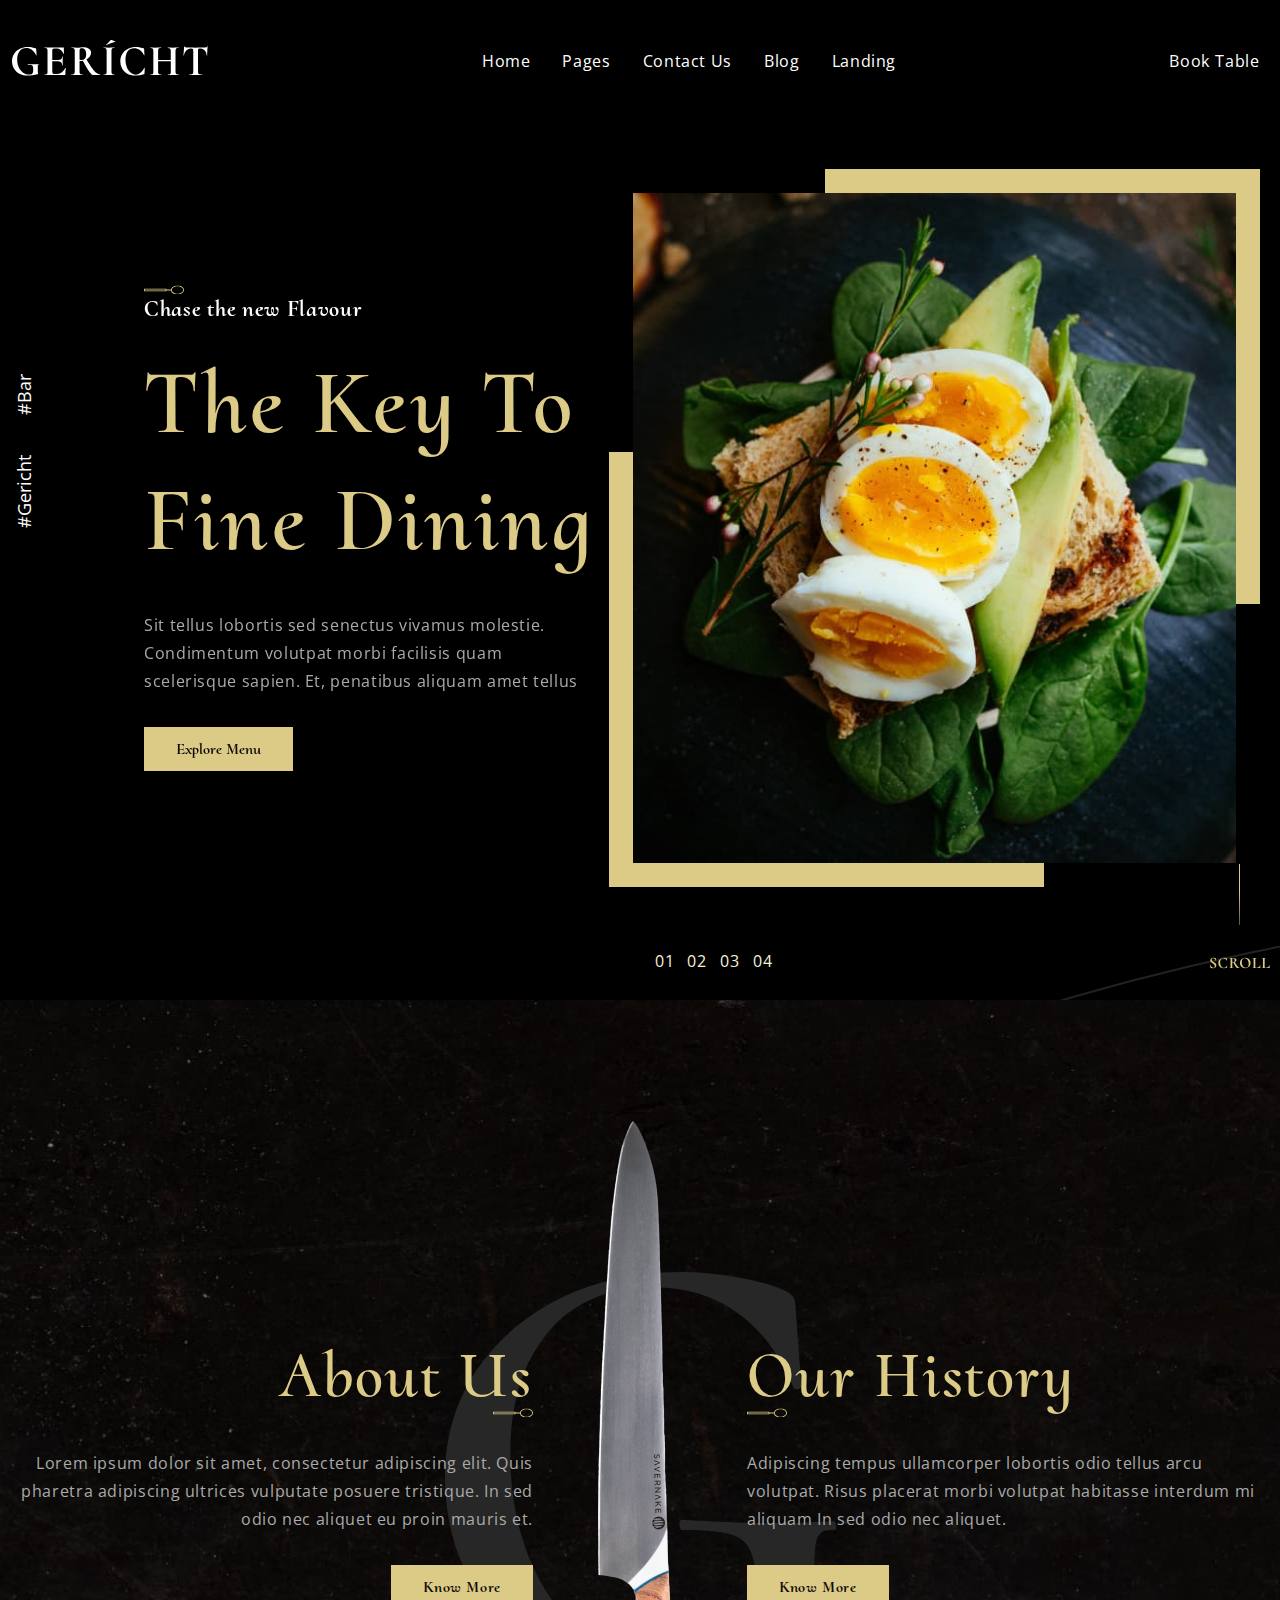
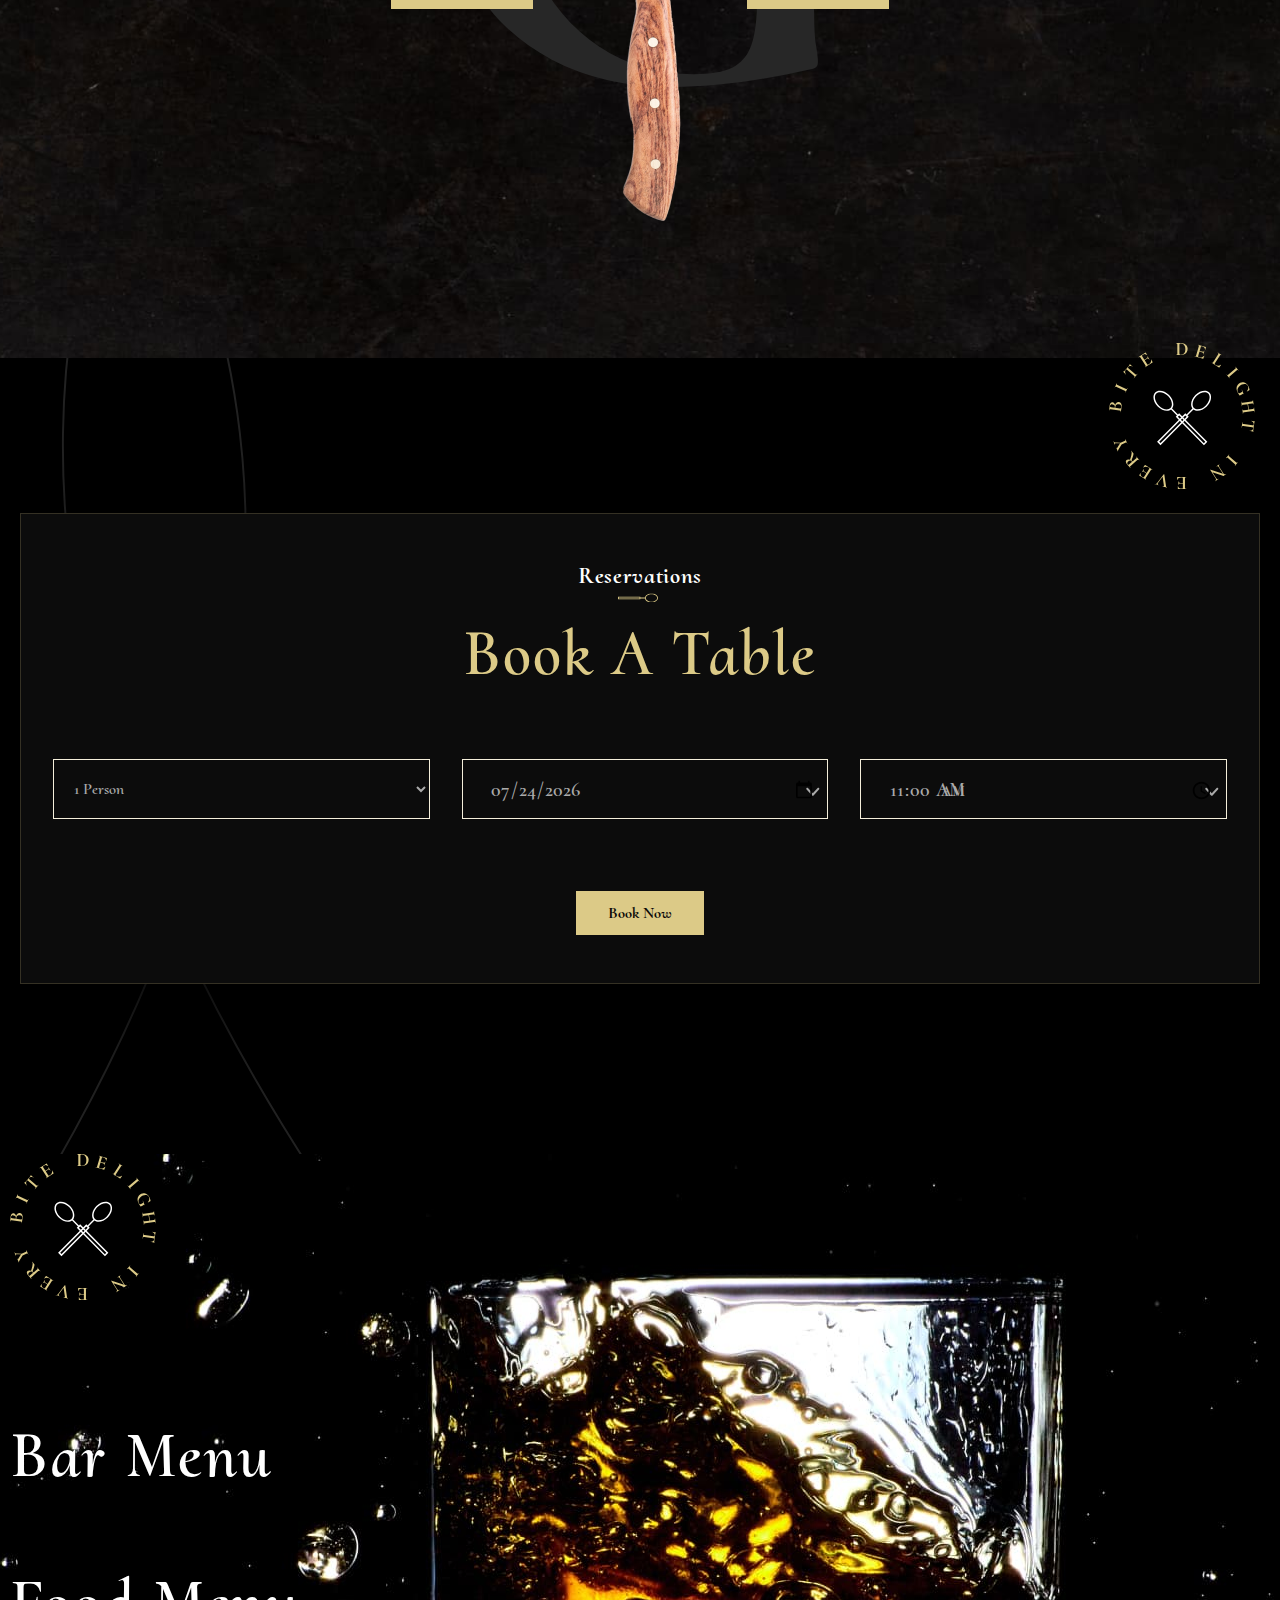
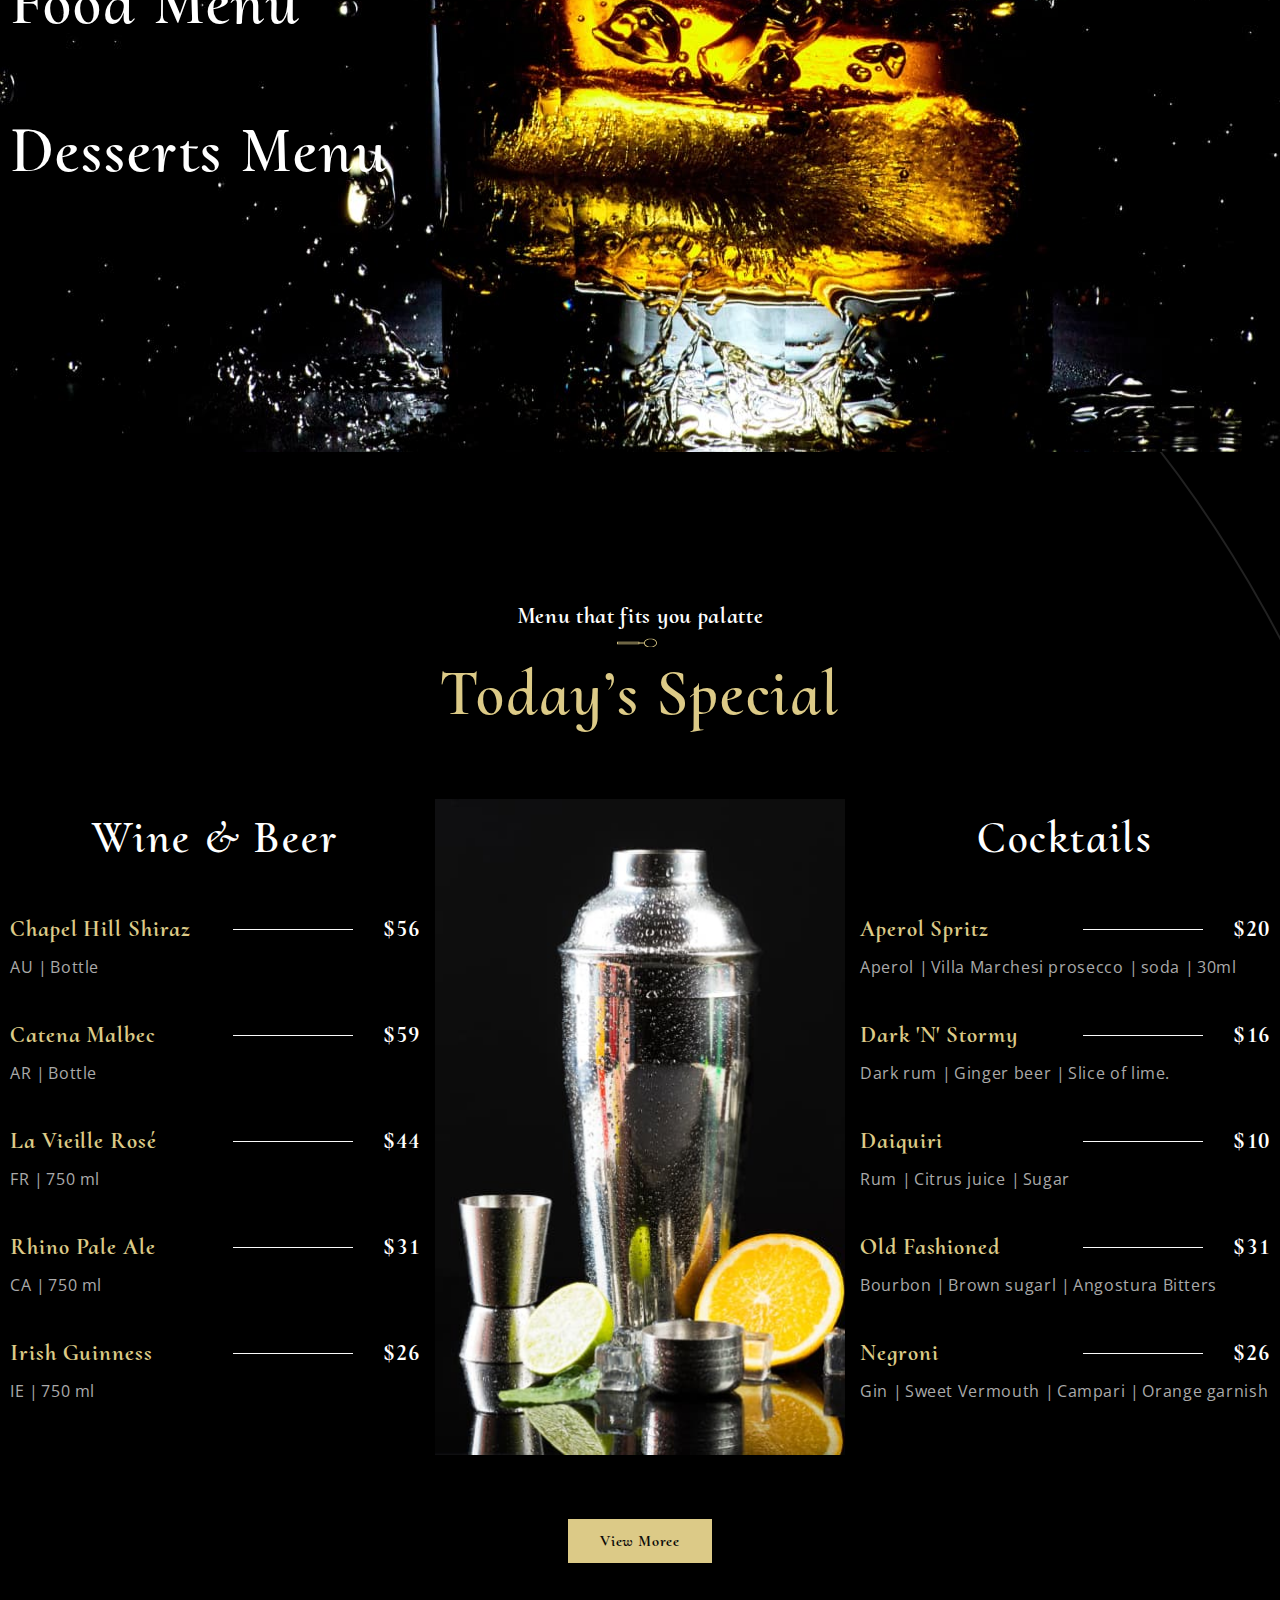
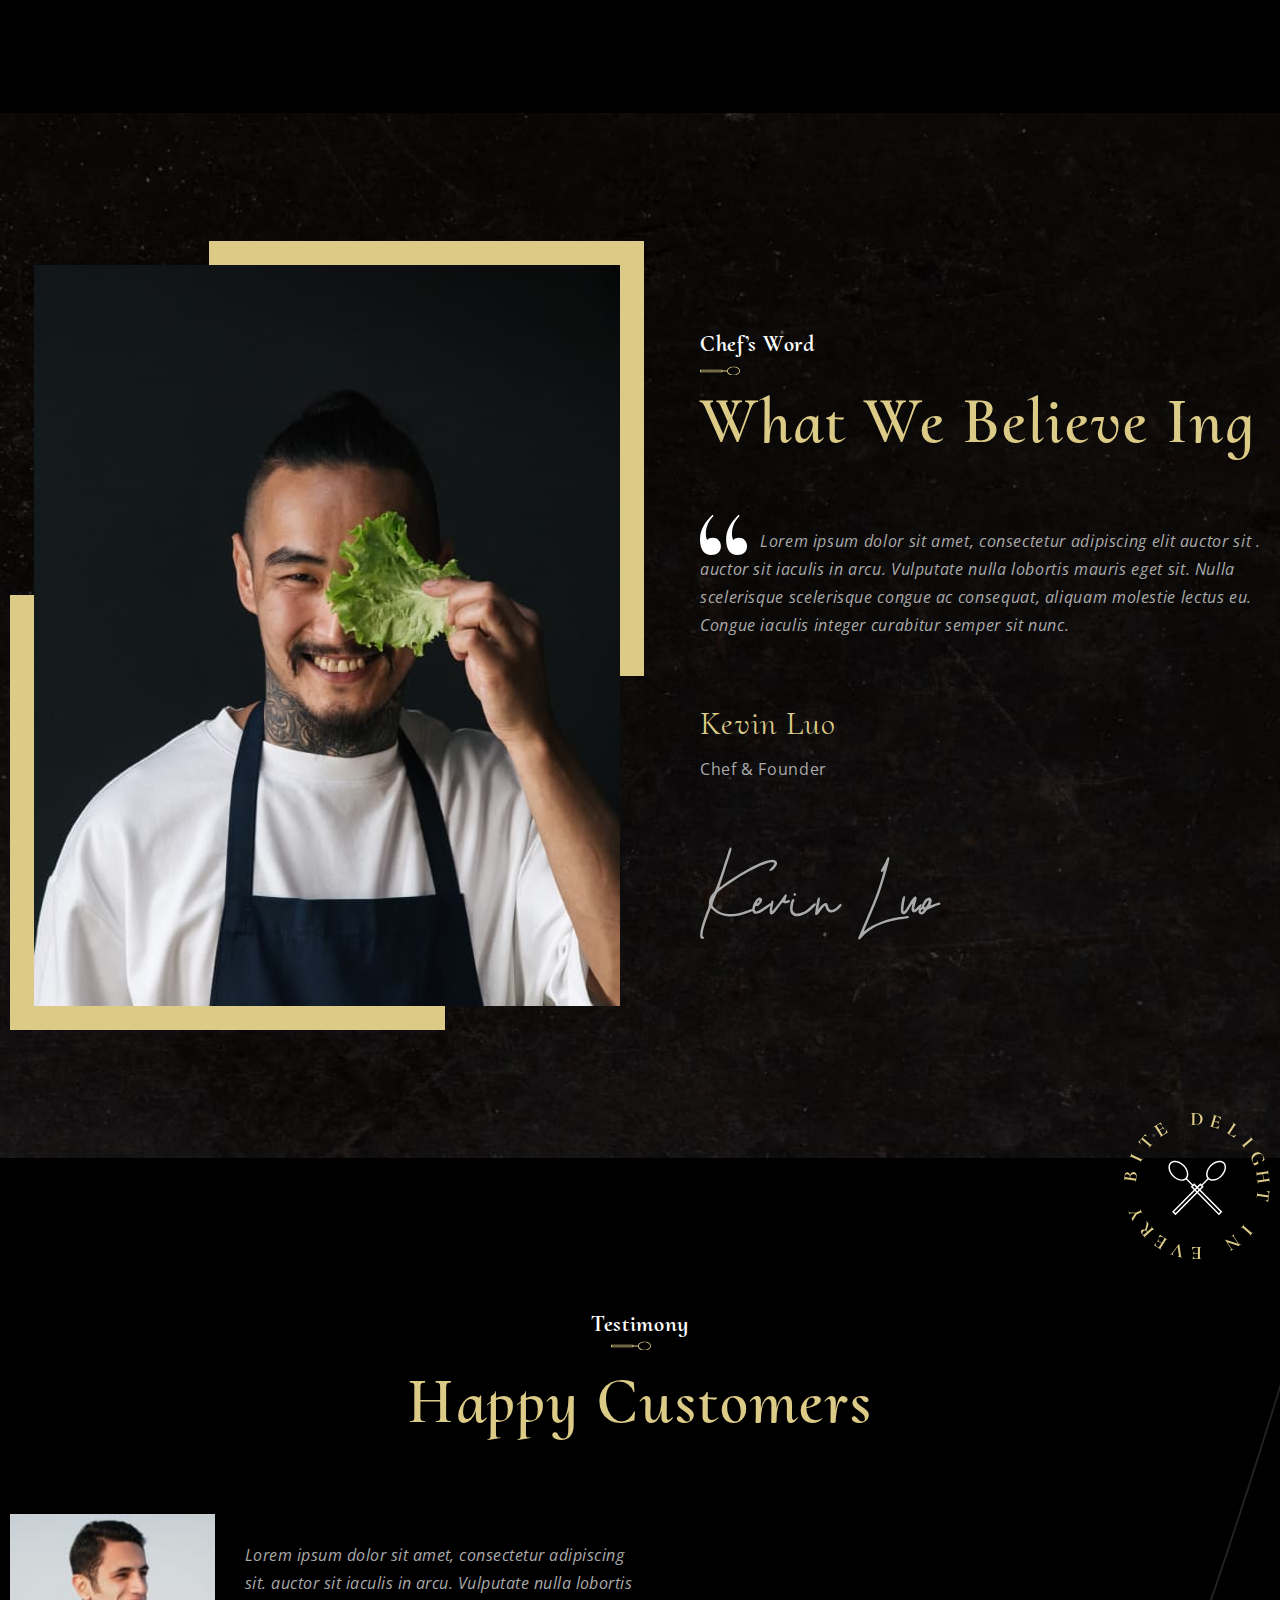
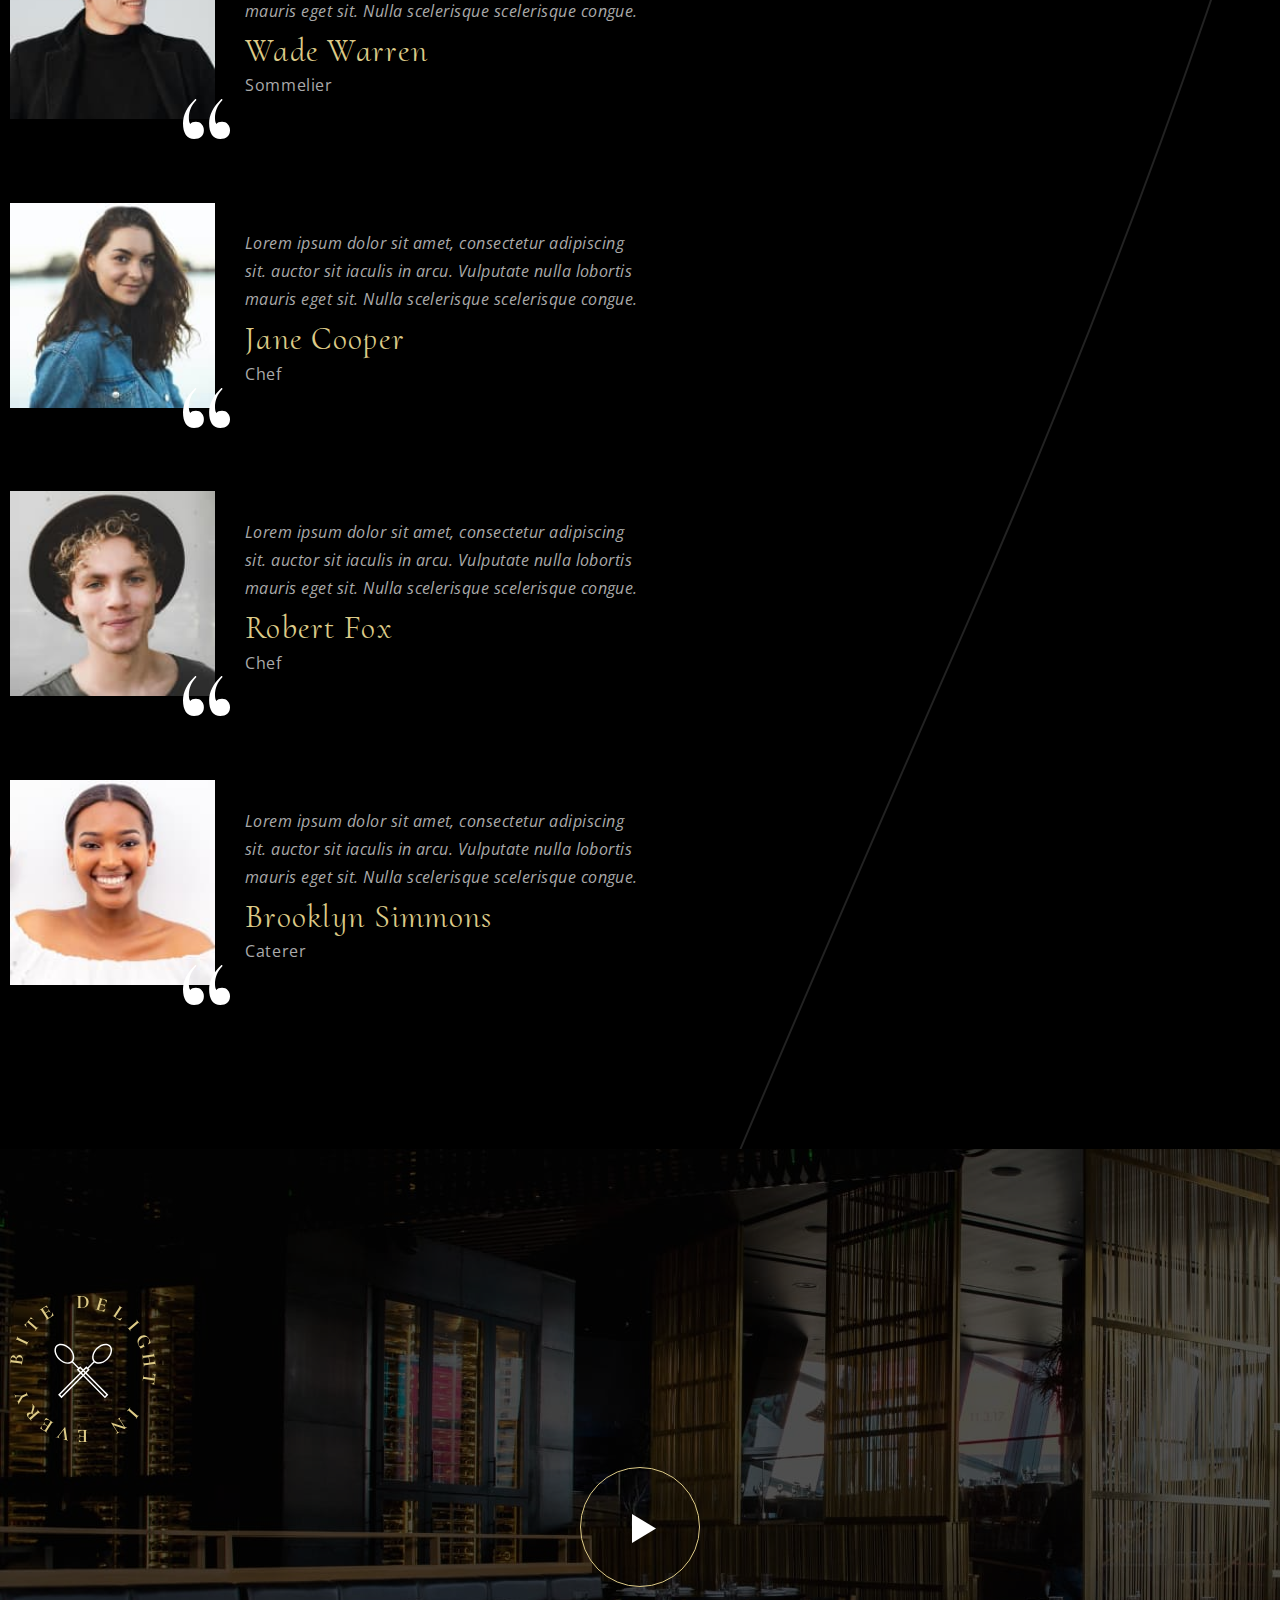
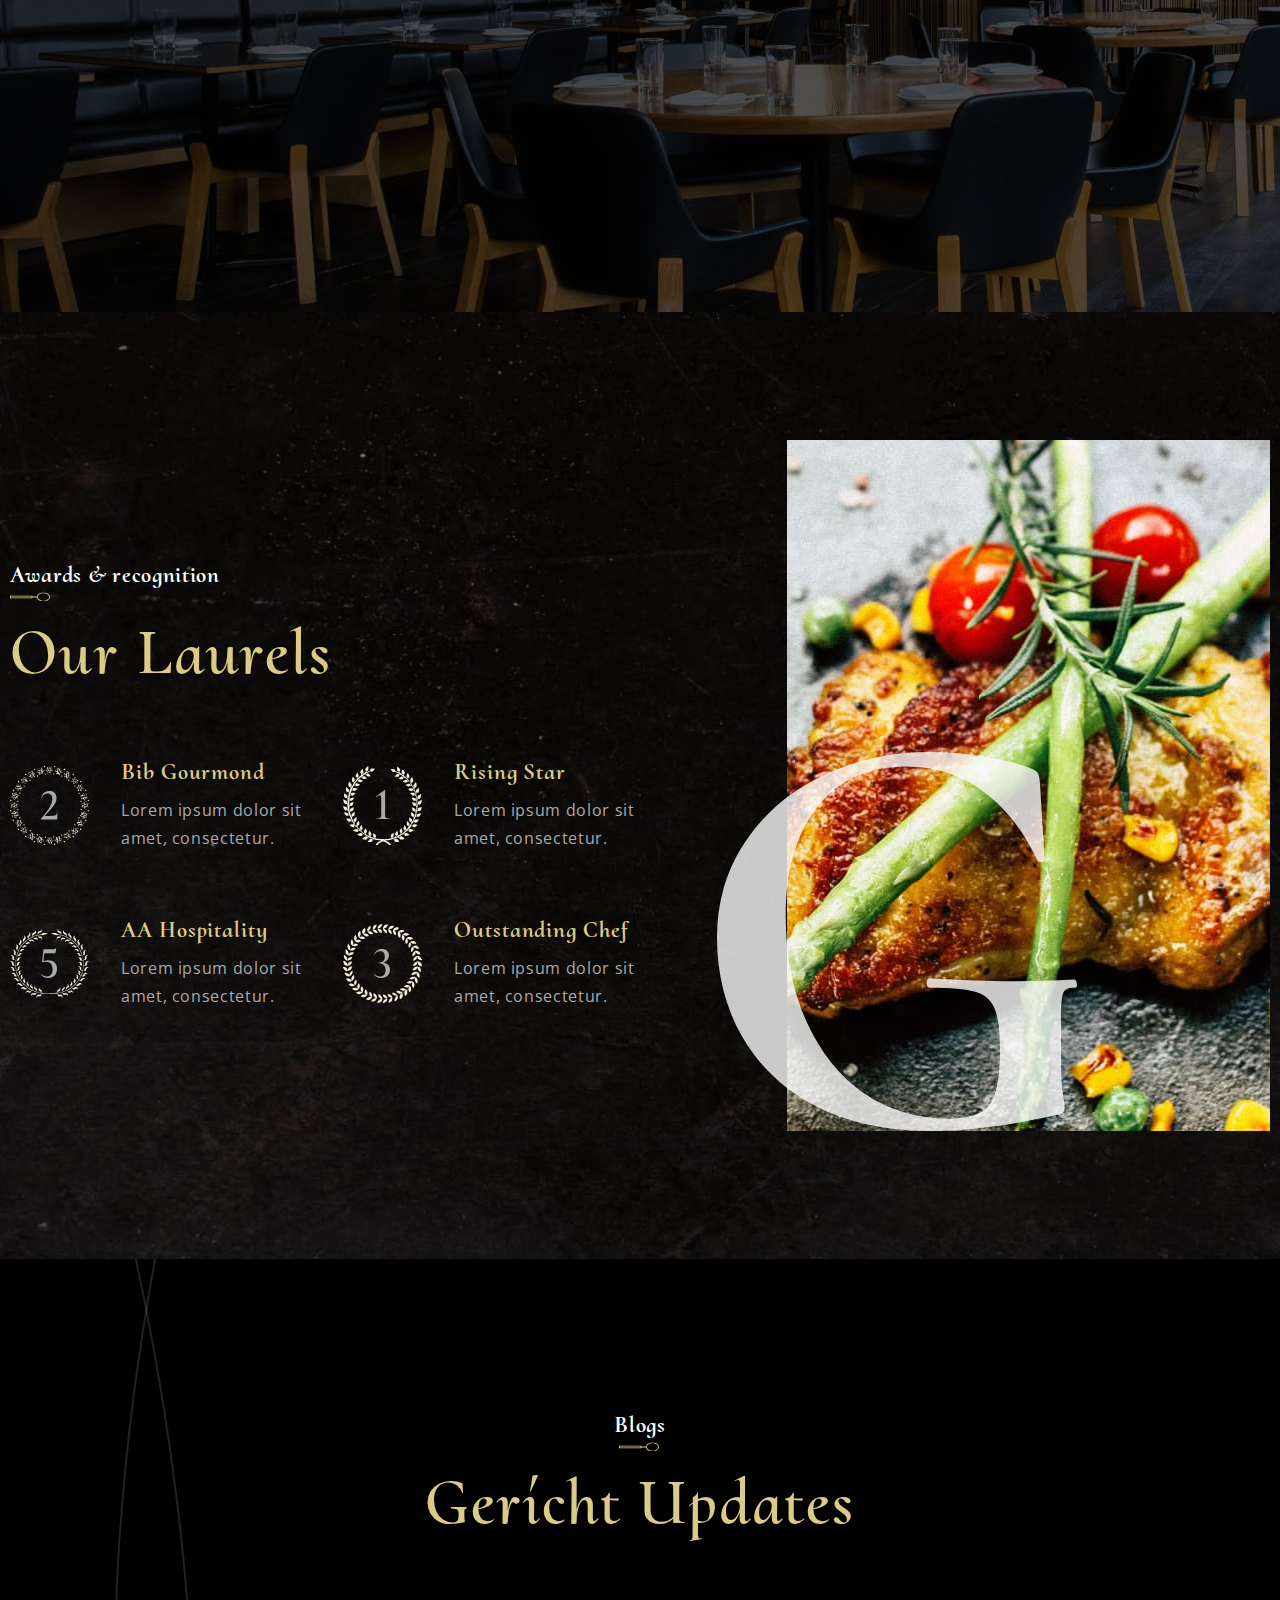
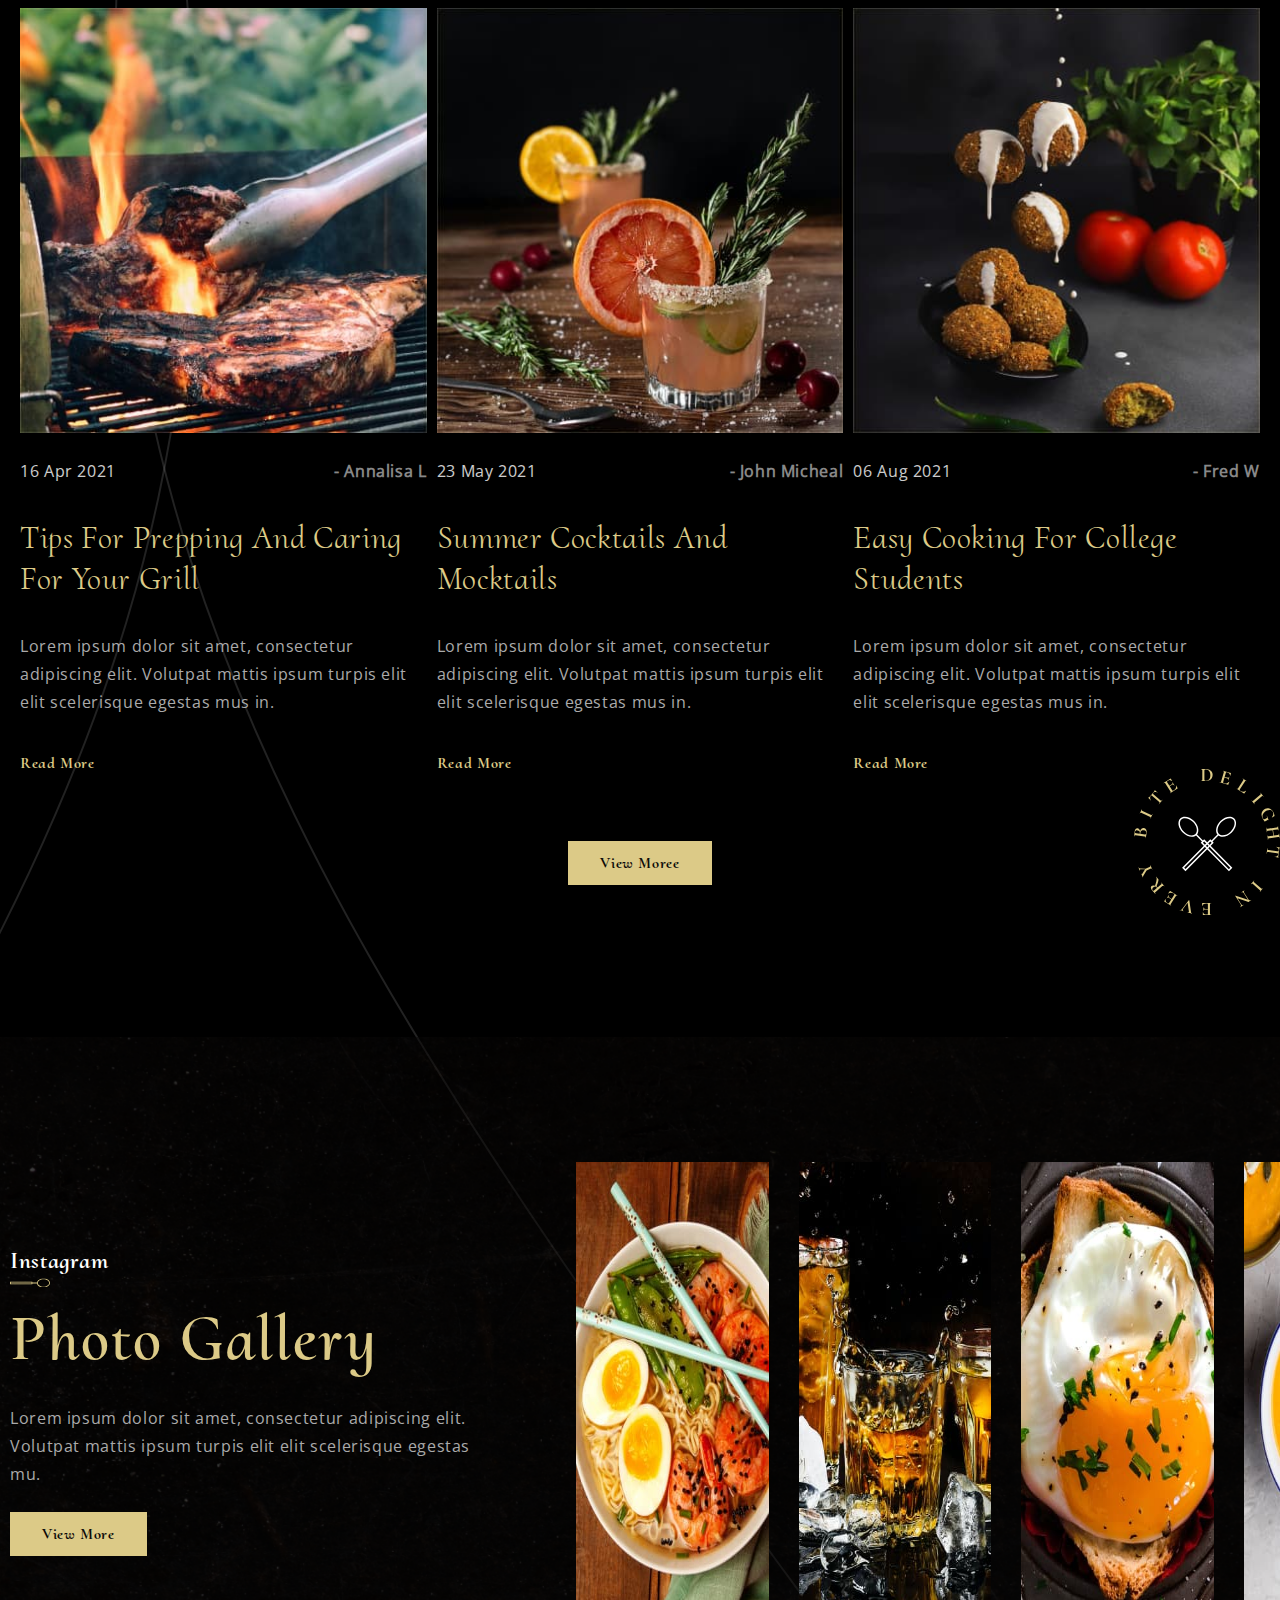
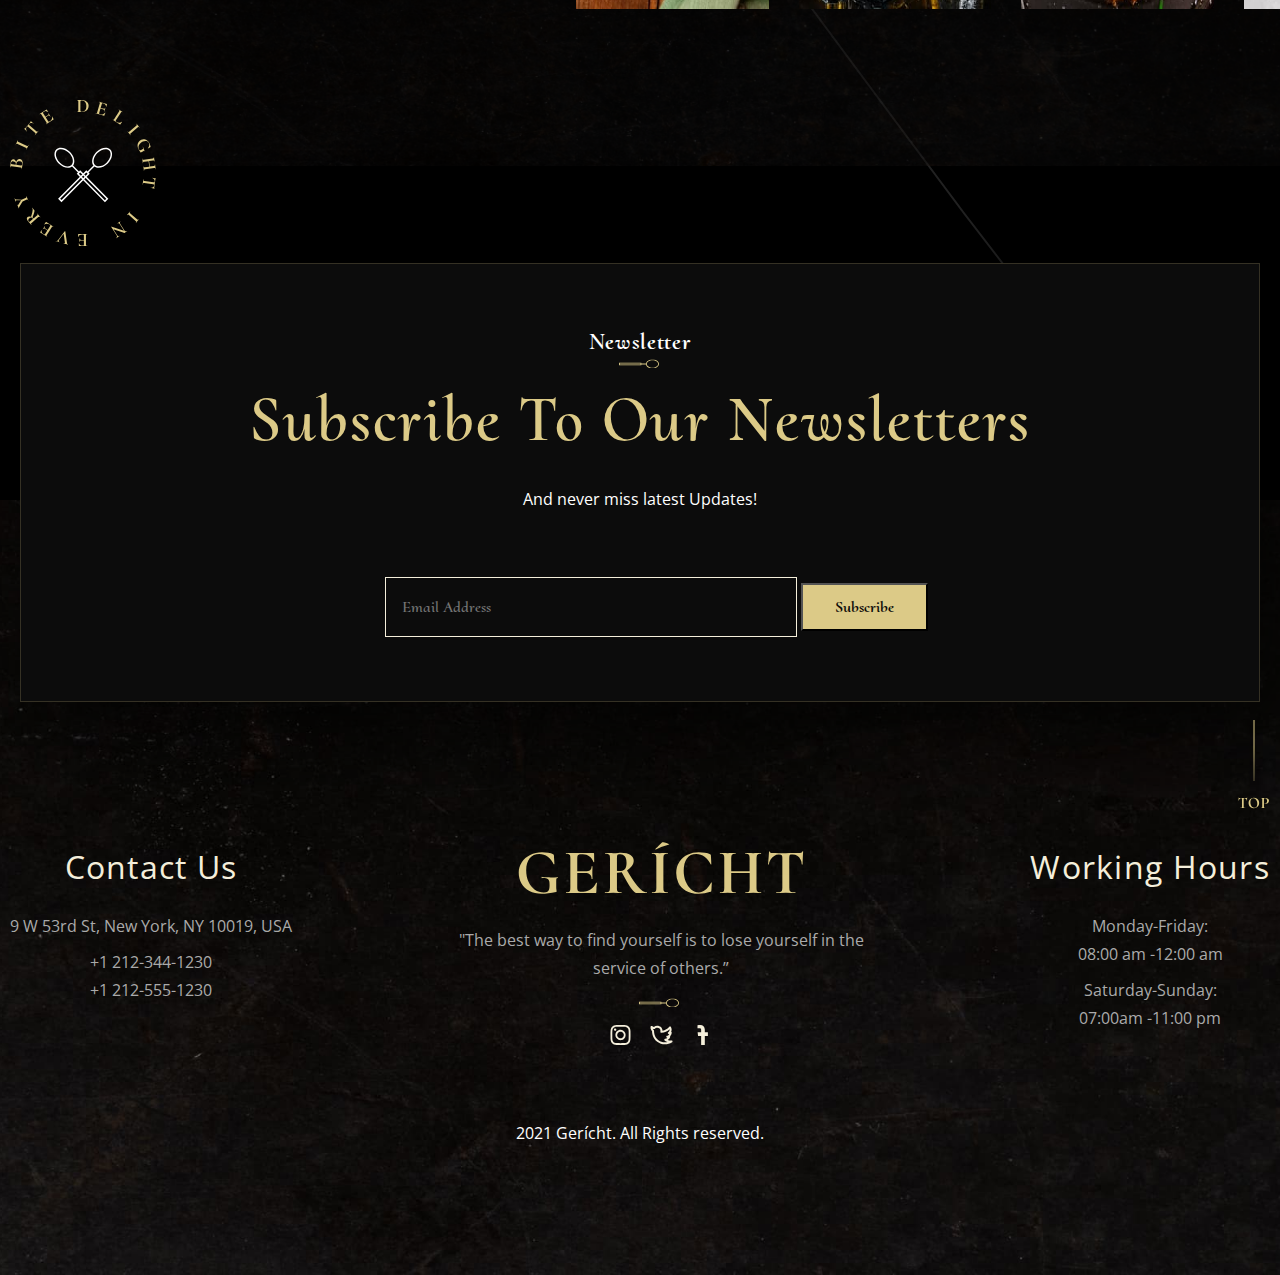
==== commit f13c93cf: "error correction" ====
--- a/index.html
+++ b/index.html
@@ -457,7 +457,7 @@
                         <div class="awards__laurels">
                             <div class="awards__laurels-item">
                                 <div class="awards__laurels-imgbox">
-                                    <img class="awards__laurels-img" src="../images/icons/laurel1.svg" alt="Laurel">
+                                    <img class="awards__laurels-img" src="images/icons/laurel1.svg" alt="Laurel">
                                 </div>
                                 <div class="awards__laurels-descriptions">
                                     <h5 class="awards__laurels-title">Bib Gourmond</h5>
@@ -468,7 +468,7 @@
                             </div>
                             <div class="awards__laurels-item">
                                 <div class="awards__laurels-imgbox">
-                                    <img class="awards__laurels-img" src="../images/icons/laurel2.svg" alt="Laurel">
+                                    <img class="awards__laurels-img" src="images/icons/laurel2.svg" alt="Laurel">
                                 </div>
                                 <div class="awards__laurels-descriptions">
                                     <h5 class="awards__laurels-title">Rising Star</h5>
@@ -479,7 +479,7 @@
                             </div>
                             <div class="awards__laurels-item">
                                 <div class="awards__laurels-imgbox">
-                                    <img class="awards__laurels-img" src="../images/icons/laurel3.svg" alt="Laurel">
+                                    <img class="awards__laurels-img" src="images/icons/laurel3.svg" alt="Laurel">
                                 </div>
                                 <div class="awards__laurels-descriptions">
                                     <h5 class="awards__laurels-title">AA Hospitality</h5>
@@ -490,7 +490,7 @@
                             </div>
                             <div class="awards__laurels-item">
                                 <div class="awards__laurels-imgbox">
-                                    <img class="awards__laurels-img" src="../images/icons/laurel4.svg" alt="Laurel">
+                                    <img class="awards__laurels-img" src="images/icons/laurel4.svg" alt="Laurel">
                                 </div>
                                 <div class="awards__laurels-descriptions">
                                     <h5 class="awards__laurels-title">Outstanding Chef</h5>
@@ -709,4 +709,4 @@
     <script src="js/main.min.js"></script>
 </body>
 
-</html>+</html>
